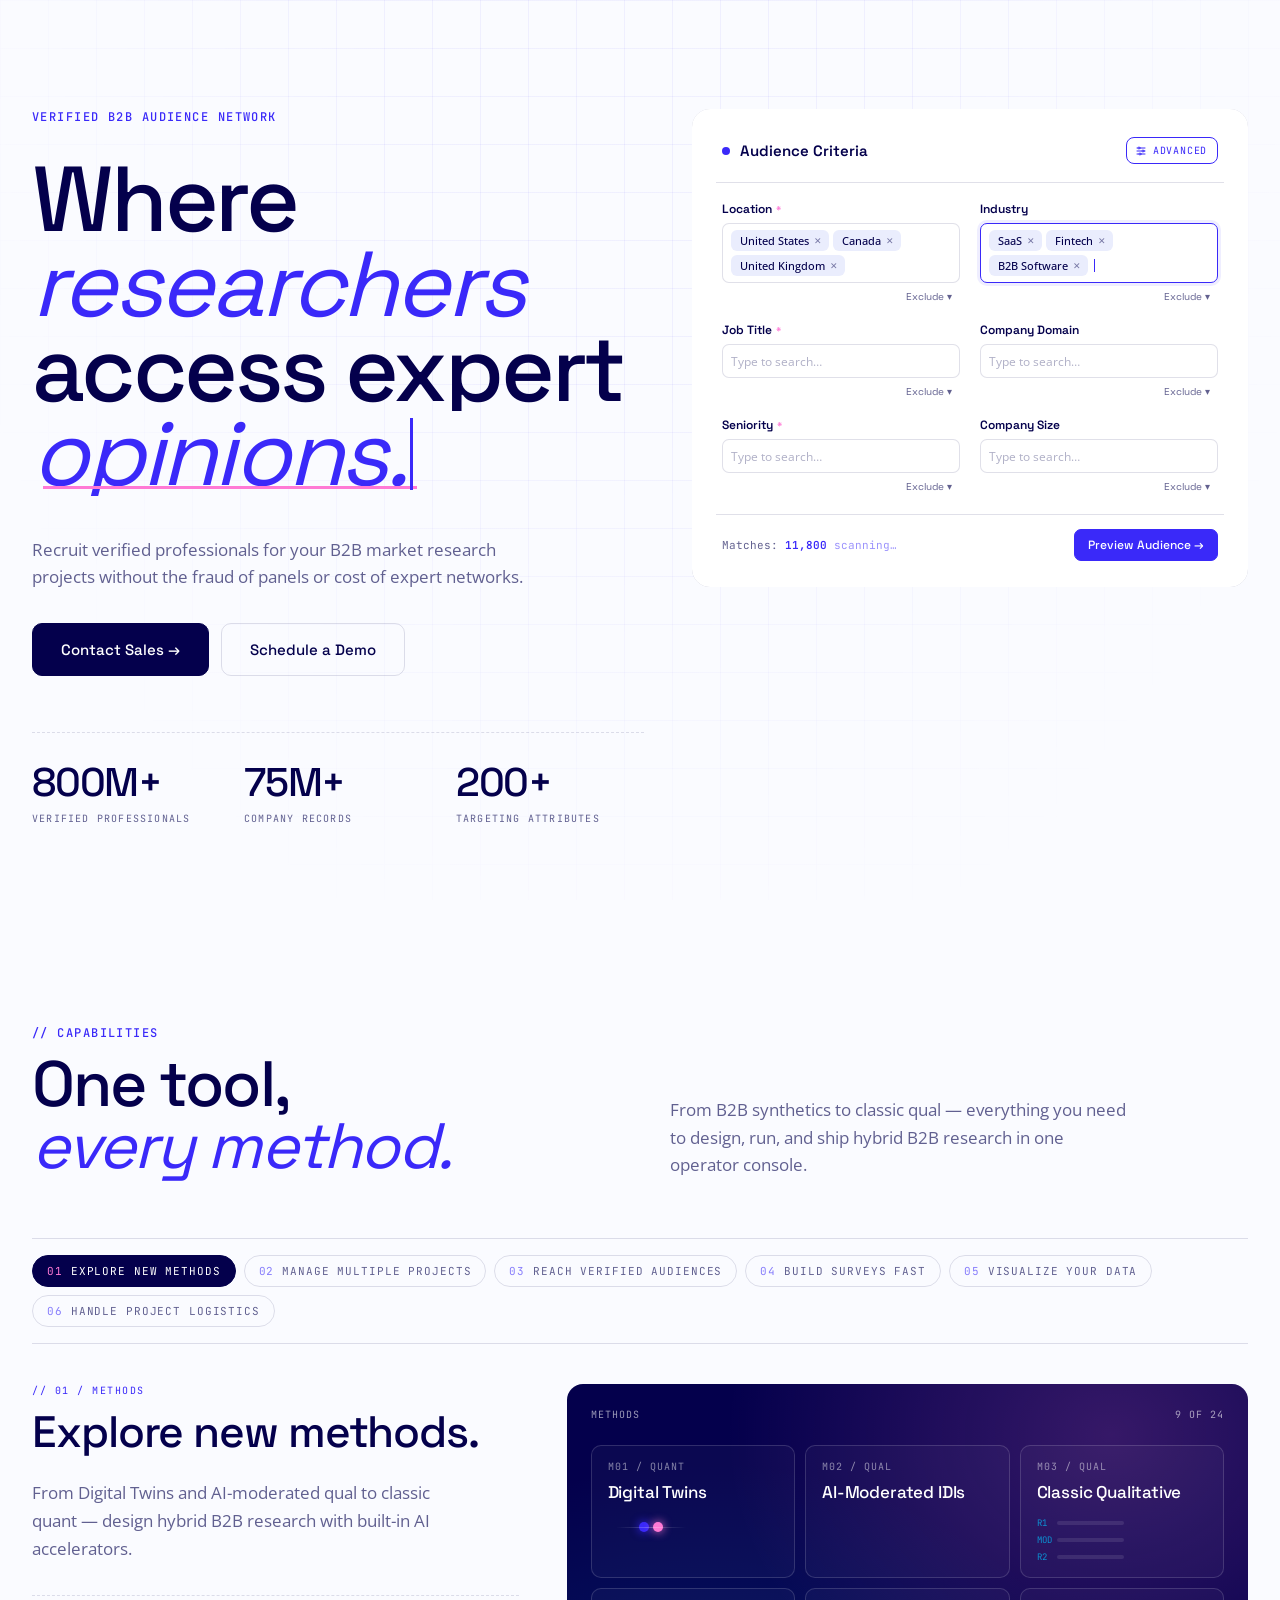
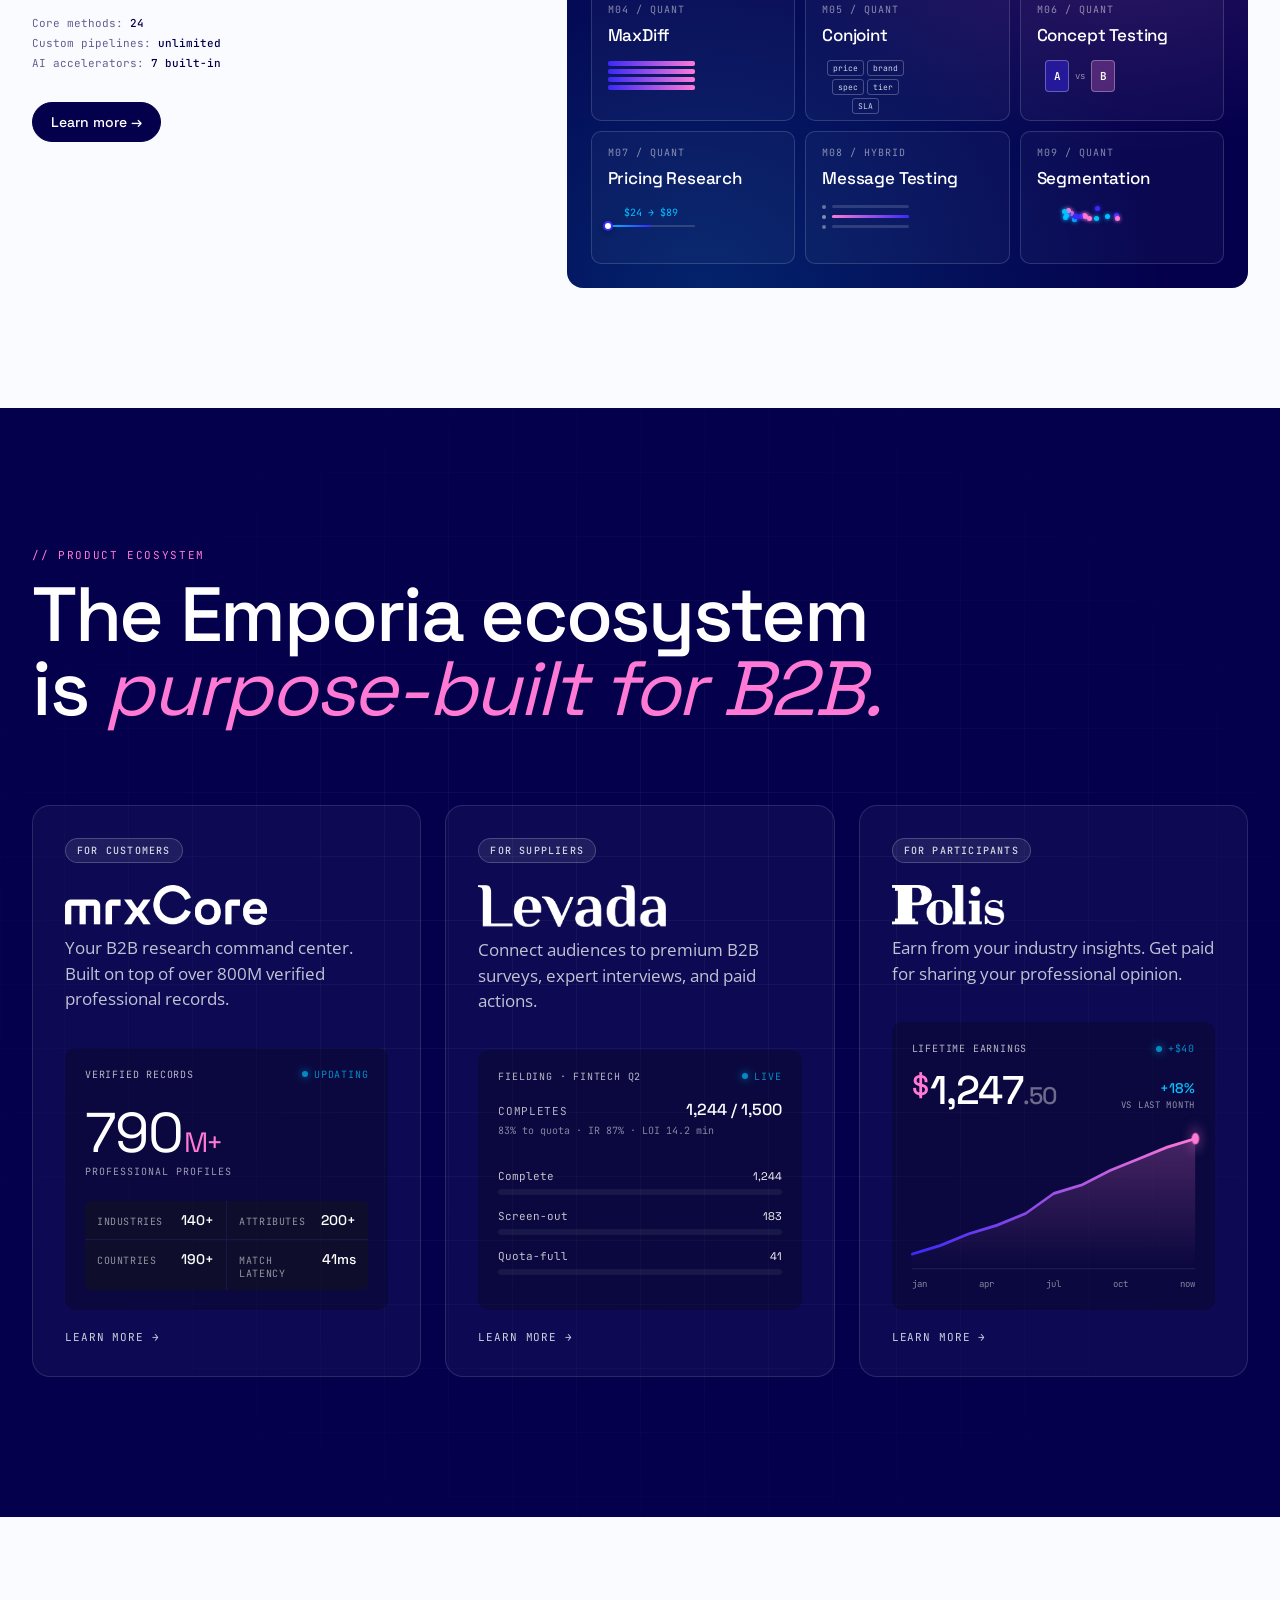
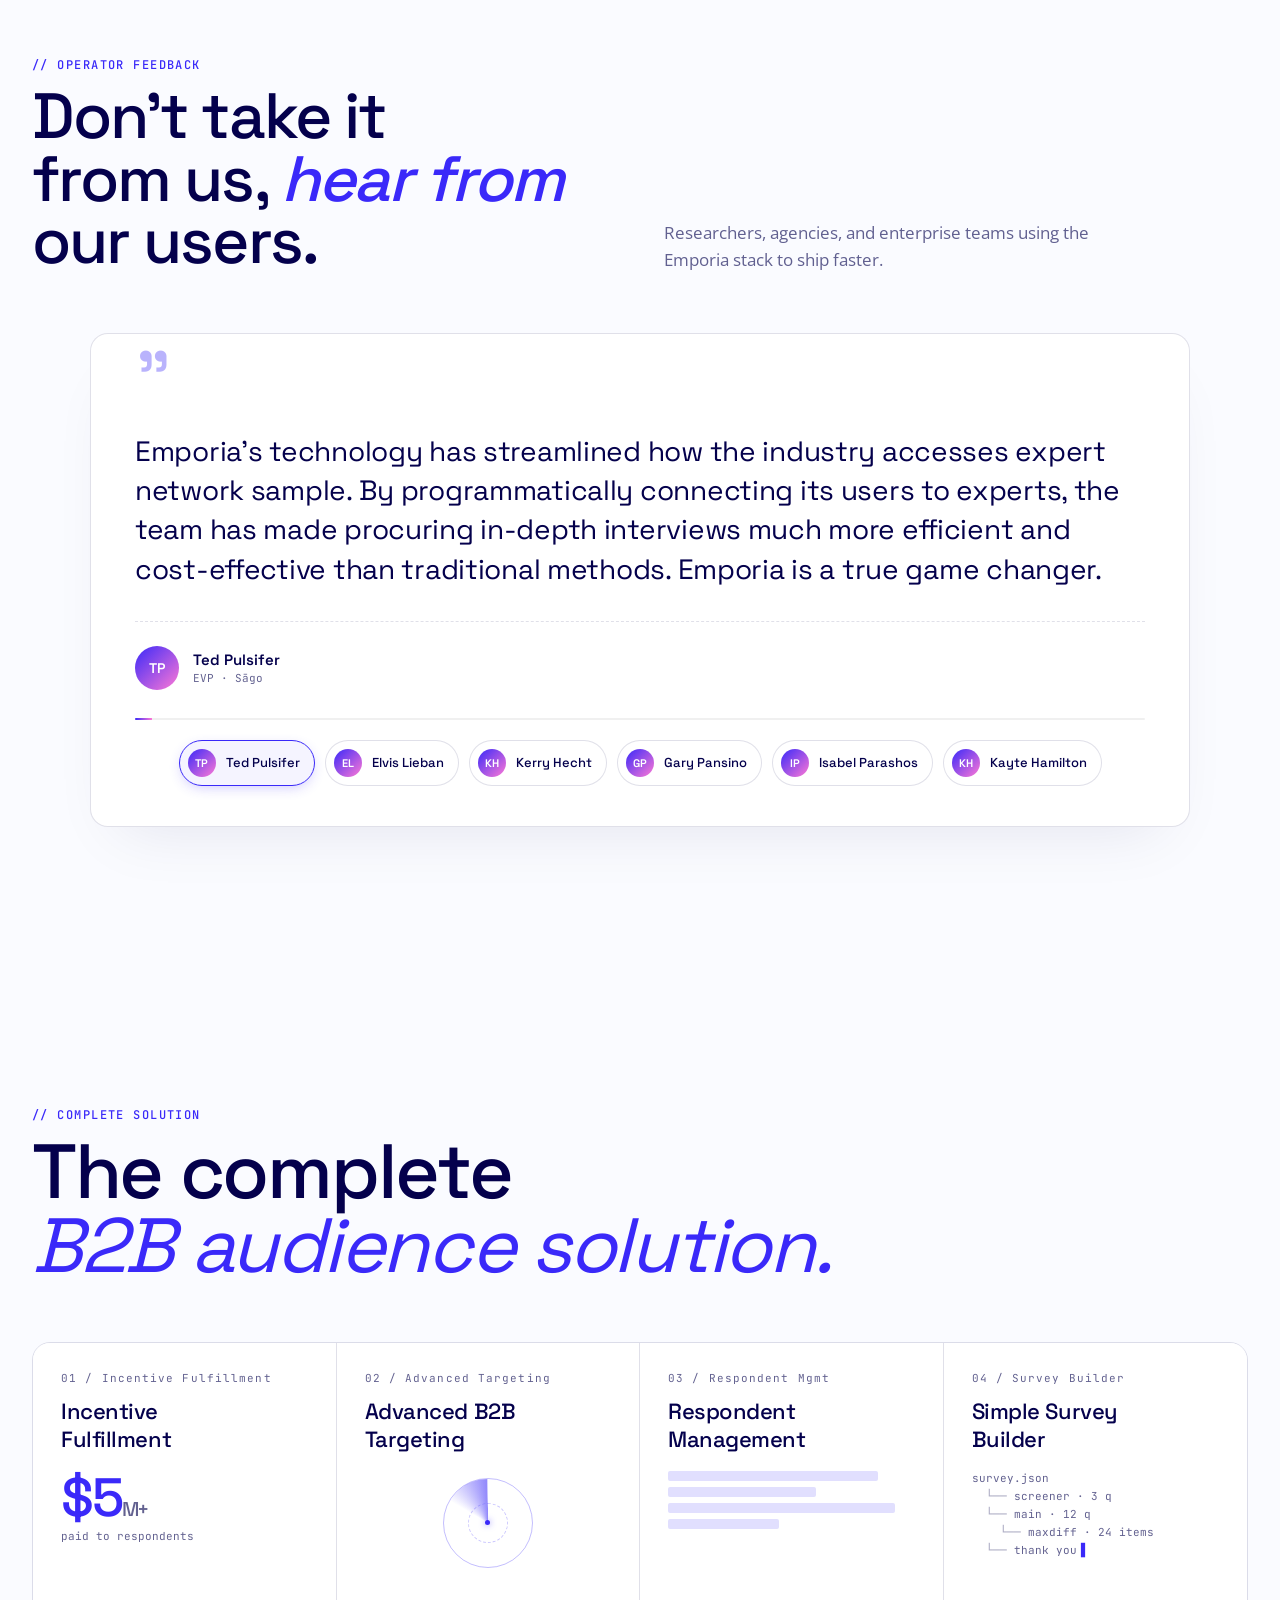
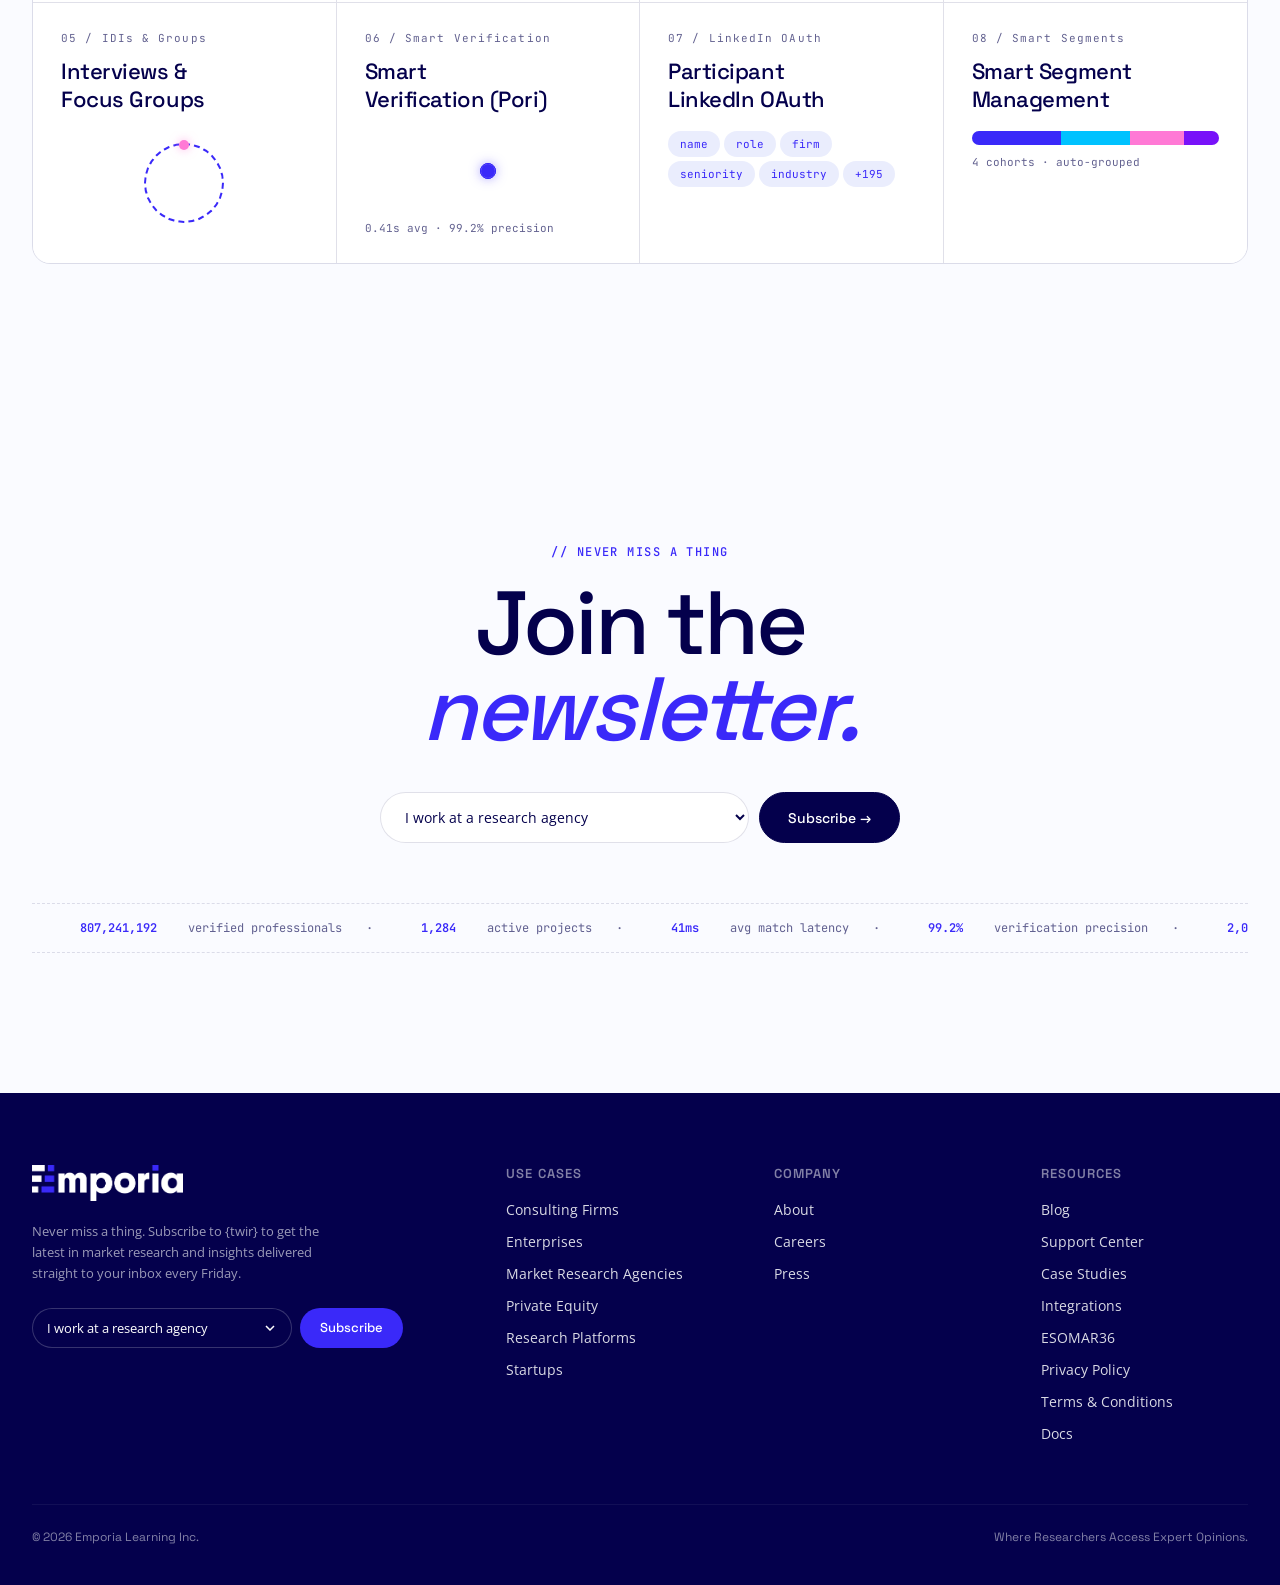
==== index.html @ 7d216300 "Product chips: neutral grey at rest, brand color only on hover All three chips now share the same tr" ====
<!doctype html>
<html lang="en">
<head>
<meta charset="utf-8">
<meta name="viewport" content="width=device-width,initial-scale=1">
<title>Emporia — Terminal</title>
<link rel="preconnect" href="https://fonts.googleapis.com">
<link rel="preconnect" href="https://fonts.gstatic.com" crossorigin>
<link href="https://fonts.googleapis.com/css2?family=Space+Grotesk:wght@400;500;600;700&family=Open+Sans:wght@400;500;600&family=JetBrains+Mono:wght@400;500;700&display=swap" rel="stylesheet">
<link rel="stylesheet" href="shared.css">
<style>
body { background: #fafbff; overflow-x: hidden; }
.bg-grid { position: fixed; inset: 0; pointer-events: none; z-index: 0;
  background-image: linear-gradient(to right, rgba(58,41,249,.055) 1px, transparent 1px), linear-gradient(to bottom, rgba(58,41,249,.055) 1px, transparent 1px);
  background-size: 48px 48px;
  mask-image: radial-gradient(ellipse at center top, black 30%, transparent 80%);
  -webkit-mask-image: radial-gradient(ellipse at center top, black 30%, transparent 80%); }
.page { position: relative; z-index: 1; }
.hero { padding: 40px 32px 80px; max-width: 1440px; margin: 0 auto; position: relative; }
.hero-topbar { display: flex; justify-content: space-between; font-family: 'JetBrains Mono', monospace; font-size: 11px; color: var(--muted); letter-spacing: .1em; text-transform: uppercase; margin-bottom: 24px; padding-bottom: 16px; border-bottom: 1px dashed var(--rule); }
.live-dot { width: 8px; height: 8px; border-radius: 50%; background: #10b981; display: inline-block; margin-right: 6px; animation: pulse 1.6s infinite; }
@keyframes pulse { 0%,100% { opacity: 1; box-shadow: 0 0 0 0 rgba(16,185,129,.5); } 50% { opacity: .7; box-shadow: 0 0 0 6px rgba(16,185,129,0); } }
.hero-split { display: grid; grid-template-columns: 1.1fr 1fr; gap: 48px; align-items: start; min-height: 640px; }
.hero-left h1 { font-family: 'Space Grotesk', sans-serif; font-size: clamp(56px, 7.2vw, 104px); font-weight: 500; line-height: .92; letter-spacing: -.035em; margin: 32px 0 0; color: var(--deep-blue); }
.hero-left h1 .line { display: block; overflow: hidden; }
.hero-left h1 .line > span { display: inline-block; animation: rise 1s cubic-bezier(.16,.84,.3,1) both; }
.hero-left h1 .line:nth-child(1) > span { animation-delay: .1s; }
.hero-left h1 .line:nth-child(2) > span { animation-delay: .25s; }
.hero-left h1 .line:nth-child(3) > span { animation-delay: .4s; }
.hero-left h1 .line:nth-child(4) > span { animation-delay: .55s; }
@keyframes rise { from { transform: translateY(100%); } to { transform: translateY(0); } }
.hero-left h1 .accent { color: var(--emporia-blue); font-style: italic; font-weight: 400; }
.hero-left h1 .underline { position: relative; display: inline-block; }
.hero-left h1 .underline::after { content: ''; position: absolute; left: 0; right: 0; bottom: .12em; height: 3px; background: var(--mint-pink); transform: scaleX(0); transform-origin: left; animation: grow .8s cubic-bezier(.16,.84,.3,1) 1.1s forwards; }
@keyframes grow { to { transform: scaleX(1); } }
.hero-left h1 .kinetic { display: inline-block; position: relative; color: var(--emporia-blue); font-style: italic; font-weight: 400; vertical-align: top; }
.hero-left h1 .kinetic .kword { display: inline-block; position: relative; }
.hero-left h1 .kinetic .kword::after { content: ''; position: absolute; left: .12em; bottom: .08em; height: 3px; background: var(--mint-pink); width: calc(var(--kwidth, 100%) - .32em); transition: width .35s cubic-bezier(.2,.8,.3,1); }
.hero-left h1 .kinetic .caret { display: inline-block; width: 3px; height: .78em; background: var(--emporia-blue); vertical-align: baseline; margin-left: 4px; animation: kblink 1s steps(2) infinite; position: relative; top: .05em; }
@keyframes kblink { 50% { opacity: 0; } }
.hero-subcopy { margin-top: 40px; max-width: 520px; font-size: 17px; line-height: 1.6; color: var(--muted); opacity: 0; animation: fade-in .8s ease 1s forwards; }
@keyframes fade-in { to { opacity: 1; } }
.hero-ctas { margin-top: 32px; display: flex; gap: 12px; opacity: 0; animation: fade-in .8s ease 1.2s forwards; }
.hero-ctas .btn { border-radius: 10px; padding: 16px 28px; font-size: 15px; }
.hero-tape { margin-top: 56px; padding-top: 24px; border-top: 1px dashed var(--rule); display: grid; grid-template-columns: repeat(3,1fr); gap: 24px; opacity: 0; animation: fade-in .8s ease 1.4s forwards; }
.hero-tape-item .n { font-family: 'Space Grotesk', sans-serif; font-size: 40px; font-weight: 500; letter-spacing: -.03em; color: var(--deep-blue); }
.hero-tape-item .l { font-family: 'JetBrains Mono', monospace; font-size: 10px; text-transform: uppercase; letter-spacing: .12em; color: var(--muted); margin-top: 4px; }
/* Criteria form (replaces terminal) */
.flip-stage { perspective: 2400px; position: relative; transform-style: preserve-3d; transition: height .25s cubic-bezier(.4,0,.2,1); height: auto; }
.flip-stage.flip-back-shrink { transition: height .7s cubic-bezier(.6,0,.2,1); }
.flip-card { position: relative; width: 100%; height: 100%; transform-style: preserve-3d; transition: transform 1.2s cubic-bezier(.77,0,.175,1); transform: rotateY(0.0001deg); will-change: transform; }
.flip-card.flipped { transform: rotateY(180deg); }
.flip-face { backface-visibility: hidden; -webkit-backface-visibility: hidden; width: 100%; transform-style: preserve-3d; position: absolute; top: 0; left: 0; height: 100%; overflow: hidden; border-radius: 18px; }
.flip-face.front { visibility: visible; }
.flip-face.back { transform: rotateY(180deg) translateZ(0.01px); visibility: hidden; transition: visibility 0s linear .6s; }
.flip-face.front > .criteria { box-sizing: border-box; }
.flip-face.back > .profile-rail { height: 100%; box-sizing: border-box; }
.flip-card.flipped .flip-face.back { visibility: visible; transition: visibility 0s linear .6s; }
.flip-card.flipped .flip-face.front { visibility: hidden; transition: visibility 0s linear .6s; }
.flip-measure { position: absolute; top: 0; left: 0; right: 0; visibility: hidden; pointer-events: none; }
.criteria { background: #fff; border-radius: 18px; box-shadow: 0 30px 80px -30px rgba(4,0,76,.25), 0 0 0 1px var(--rule); padding: 24px; position: relative; overflow: hidden; }
.criteria-hdr { display: flex; justify-content: space-between; align-items: center; padding: 4px 6px 18px; border-bottom: 1px solid var(--rule); }
.criteria-hdr .t { font-family: 'Space Grotesk', sans-serif; font-weight: 600; font-size: 15px; color: var(--deep-blue); display: flex; align-items: center; gap: 10px; }
.criteria-hdr .t::before { content: ''; width: 8px; height: 8px; border-radius: 50%; background: var(--emporia-blue); animation: pulse-blue 1.6s infinite; }
@keyframes pulse-blue { 0%,100% { opacity: 1; box-shadow: 0 0 0 0 rgba(58,41,249,.5); } 50% { opacity: .7; box-shadow: 0 0 0 6px rgba(58,41,249,0); } }
.criteria-hdr .tpl { font-family: 'JetBrains Mono', monospace; font-size: 10px; padding: 6px 10px 6px 8px; border-radius: 8px; border: 1px solid var(--emporia-blue); color: var(--emporia-blue); display: flex; align-items: center; gap: 6px; text-transform: uppercase; letter-spacing: .08em; cursor: pointer; }
.criteria-hdr .tpl svg { width: 12px; height: 12px; flex-shrink: 0; }
.criteria-grid { display: grid; grid-template-columns: 1fr 1fr; gap: 16px 20px; padding: 18px 6px; }
.field .lbl { font-family: 'Space Grotesk', sans-serif; font-size: 12px; font-weight: 600; color: var(--deep-blue); margin-bottom: 6px; display: flex; align-items: center; gap: 4px; }
.field .lbl .req { color: var(--mint-pink); font-size: 10px; }
.field .input { min-height: 34px; padding: 6px 8px; border: 1px solid var(--rule); border-radius: 7px; display: flex; flex-wrap: wrap; gap: 4px; align-items: center; font-size: 12px; color: var(--muted); position: relative; transition: border-color .3s; background: #fff; }
.field.active .input { border-color: var(--emporia-blue); box-shadow: 0 0 0 3px rgba(58,41,249,.08); }
.chip { display: inline-flex; align-items: center; gap: 5px; padding: 3px 7px 3px 9px; background: var(--light-white); color: var(--deep-blue); border-radius: 6px; font-family: 'Open Sans', sans-serif; font-size: 11px; font-weight: 500; opacity: 0; transform: scale(.8) translateY(4px); animation: chip-in .35s cubic-bezier(.2,.8,.3,1.2) forwards; }
.chip .x { font-size: 9px; opacity: .5; cursor: pointer; }
@keyframes chip-in { to { opacity: 1; transform: scale(1) translateY(0); } }
.field .excl { font-family: 'Space Grotesk', sans-serif; font-size: 10px; color: var(--muted); margin-top: 4px; text-align: right; text-transform: none; cursor: pointer; display: inline-flex; align-items: center; gap: 4px; padding: 2px 7px; border-radius: 5px; border: 1px solid transparent; transition: all .3s; float: right; }
.field .excl.on { color: #fff; background: var(--mint-pink); border-color: var(--mint-pink); box-shadow: 0 0 0 3px rgba(255,121,213,.18); }
.field .excl.on::before { content: '−'; font-weight: 700; margin-right: 2px; }
.caret-in { display: inline-block; width: 1px; height: 13px; background: var(--emporia-blue); animation: blink 1s steps(2) infinite; margin-left: 2px; }
.criteria-cta { display: flex; justify-content: space-between; align-items: center; padding: 14px 6px 2px; border-top: 1px solid var(--rule); font-size: 12px; }
.criteria-cta .count { font-family: 'JetBrains Mono', monospace; color: var(--muted); font-size: 11px; }
.criteria-cta .count b { color: var(--emporia-blue); font-weight: 600; }
.criteria-cta .actions { display: flex; gap: 8px; }
.mini-btn { padding: 7px 13px; border-radius: 7px; border: 1px solid var(--rule); font-family: 'Space Grotesk', sans-serif; font-size: 12px; font-weight: 500; color: var(--deep-blue); background: #fff; display: flex; align-items: center; gap: 5px; cursor: pointer; }
.mini-btn.primary { background: var(--emporia-blue); color: #fff; border-color: var(--emporia-blue); transition: transform .2s, box-shadow .2s; }
.mini-btn.primary.pulse { animation: btn-pulse 1.4s cubic-bezier(.2,.7,.2,1) 2; }
@keyframes btn-pulse { 0%,100% { transform: scale(1); box-shadow: 0 0 0 0 rgba(58,41,249,.5); } 50% { transform: scale(1.06); box-shadow: 0 0 0 10px rgba(58,41,249,0); } }
/* Profile rail — now on card BACK */
.profile-rail { background: var(--deep-blue); border-radius: 18px; padding: 24px 24px 52px; color: #fff; position: relative; overflow: hidden; box-shadow: 0 30px 80px -30px rgba(4,0,76,.45), 0 0 0 1px rgba(255,255,255,.05); display: flex; flex-direction: column; box-sizing: border-box; height: 100%; }
.profile-stream { display: flex; flex-direction: column; gap: 8px; flex: 1; overflow: hidden; }
.profile-footer { position: absolute; bottom: 0; left: 0; right: 0; padding: 12px 24px; display: flex; justify-content: space-between; align-items: center; font-family: 'JetBrains Mono', monospace; font-size: 10px; text-transform: uppercase; letter-spacing: .1em; opacity: .65; z-index: 2; border-top: 1px solid rgba(255,255,255,.08); background: linear-gradient(to top, rgba(4,0,76,.95), rgba(4,0,76,.6)); }
.profile-footer a { cursor: pointer; color: #fff; text-decoration: none; opacity: .85; }
.profile-footer a:hover { opacity: 1; }
.profile-footer .qs-val { color: #00C2FF; }
.profile-rail::before { content: ''; position: absolute; inset: 0; background: radial-gradient(ellipse at top right, rgba(58,41,249,.5), transparent 50%), radial-gradient(ellipse at bottom left, rgba(255,121,213,.2), transparent 60%); pointer-events: none; }
.profile-rail-hdr { display: flex; justify-content: space-between; align-items: center; font-family: 'JetBrains Mono', monospace; font-size: 10px; text-transform: uppercase; letter-spacing: .12em; margin-bottom: 12px; position: relative; z-index: 1; }
.profile-rail-hdr .l { opacity: .55; }
.profile-rail-hdr .r { color: #00C2FF; display: flex; align-items: center; gap: 5px; }
.profile-rail-hdr .r::before { content: ''; width: 6px; height: 6px; border-radius: 50%; background: #00C2FF; box-shadow: 0 0 6px #00C2FF; animation: blip 1.2s infinite; }
@keyframes blip { 50% { opacity: .4; } }
.prof { background: rgba(255,255,255,.06); border: 1px solid rgba(255,255,255,.12); border-radius: 10px; padding: 10px 12px; display: grid; grid-template-columns: 30px 1fr auto; gap: 10px; align-items: center; opacity: 0; transform: translateY(14px); animation: prof-in .5s cubic-bezier(.16,.84,.3,1) forwards; position: relative; overflow: hidden; }
.prof.exit { animation: prof-out .35s cubic-bezier(.5,0,.8,.3) forwards; }
@keyframes prof-out { to { opacity: 0; transform: translateY(-10px) scale(.95); max-height: 0; padding-top: 0; padding-bottom: 0; margin-top: -8px; border-width: 0; } }
.prof::after { content: ''; position: absolute; top: 0; left: -80%; width: 60%; height: 100%; background: linear-gradient(90deg, transparent, rgba(0,194,255,.12), transparent); animation: scan 3.2s linear infinite; }
@keyframes scan { to { left: 140%; } }
@keyframes prof-in { to { opacity: 1; transform: translateY(0); } }
.prof-avatar { width: 30px; height: 30px; border-radius: 50%; background: linear-gradient(135deg, var(--emporia-blue), var(--mint-pink)); display: flex; align-items: center; justify-content: center; color: #fff; font-weight: 600; font-size: 11px; font-family: 'Space Grotesk', sans-serif; }
.prof-body .name { color: #fff; font-size: 12px; font-weight: 600; font-family: 'Space Grotesk', sans-serif; }
.prof-body .role { color: rgba(255,255,255,.6); font-size: 10px; margin-top: 2px; }
.prof-badge { font-size: 9px; background: rgba(0,194,255,.15); color: #00C2FF; padding: 3px 7px; border-radius: 999px; font-family: 'JetBrains Mono', monospace; text-transform: uppercase; letter-spacing: .08em; border: 1px solid rgba(0,194,255,.3); display: flex; align-items: center; gap: 4px; }
.prof-badge::before { content: ''; width: 5px; height: 5px; border-radius: 50%; background: #00C2FF; }
.cap-section { padding: 120px 32px; max-width: 1440px; margin: 0 auto; }
.cap-head { display: grid; grid-template-columns: 1fr 1fr; gap: 60px; align-items: end; margin-bottom: 60px; }
.cap-head h2 { font-family: 'Space Grotesk', sans-serif; font-size: clamp(40px, 5vw, 72px); line-height: .98; letter-spacing: -.03em; margin: 12px 0 0; color: var(--deep-blue); font-weight: 500; }
.cap-head h2 .italic { font-style: italic; color: var(--emporia-blue); font-weight: 400; }
.cap-tabs { display: flex; flex-wrap: wrap; gap: 8px; margin-bottom: 40px; border-top: 1px solid var(--rule); border-bottom: 1px solid var(--rule); padding: 16px 0; }
.cap-tab { font-family: 'JetBrains Mono', monospace; font-size: 11px; padding: 8px 14px; border-radius: 999px; background: transparent; border: 1px solid var(--rule); cursor: pointer; text-transform: uppercase; letter-spacing: .08em; color: var(--muted); transition: all .2s; display: flex; align-items: center; gap: 8px; }
.cap-tab .idx { color: var(--emporia-blue); opacity: .6; }
.cap-tab.active { background: var(--deep-blue); color: #fff; border-color: var(--deep-blue); }
.cap-tab.active .idx { color: var(--mint-pink); opacity: 1; }
.cap-tab:hover:not(.active) { border-color: var(--emporia-blue); color: var(--deep-blue); }
.cap-display { display: grid; grid-template-columns: 1fr 1.4fr; gap: 48px; min-height: 440px; align-items: start; }
.cap-copy .cap-caption { font-family: 'JetBrains Mono', monospace; font-size: 10px; text-transform: uppercase; letter-spacing: .15em; color: var(--emporia-blue); }
.cap-copy h3 { font-family: 'Space Grotesk', sans-serif; font-size: 44px; font-weight: 500; letter-spacing: -.025em; line-height: 1.05; margin: 12px 0 24px; color: var(--deep-blue); }
.cap-copy p { font-size: 17px; line-height: 1.65; color: var(--muted); margin: 0 0 32px; max-width: 440px; }
.cap-meta { font-family: 'JetBrains Mono', monospace; font-size: 11px; color: var(--muted); display: grid; gap: 6px; padding-top: 20px; border-top: 1px dashed var(--rule); }
.cap-meta b { color: var(--deep-blue); font-weight: 500; }
.cap-visual { background: var(--deep-blue); border-radius: 16px; min-height: 440px; padding: 24px; position: relative; overflow: hidden; color: #fff; font-family: 'JetBrains Mono', monospace; }
.cap-visual::before { content: ''; position: absolute; inset: 0; background: radial-gradient(ellipse at 80% 10%, rgba(255,121,213,.2), transparent 50%), radial-gradient(ellipse at 20% 100%, rgba(0,194,255,.18), transparent 60%); pointer-events: none; }
.cap-panel { position: relative; z-index: 1; opacity: 0; transform: translateY(10px); transition: opacity .5s, transform .5s; display: none; }
.cap-panel.active { opacity: 1; transform: translateY(0); display: block; }
.method-grid { display: grid; grid-template-columns: repeat(3,1fr); gap: 10px; margin-top: 24px; }
.method { border: 1px solid rgba(255,255,255,.15); border-radius: 10px; padding: 14px 16px 16px; background: rgba(255,255,255,.03); transition: all .3s; position: relative; overflow: hidden; }
.method:hover { background: rgba(58,41,249,.22); border-color: var(--emporia-blue); transform: translateY(-3px); }
.method .k { font-size: 10px; opacity: .5; text-transform: uppercase; letter-spacing: .1em; font-family: 'JetBrains Mono', monospace; }
.method .n { font-family: 'Space Grotesk', sans-serif; font-size: 17px; font-weight: 500; margin-top: 8px; color: #fff; letter-spacing: -.01em; }
.method .viz { margin-top: 14px; height: 44px; position: relative; }
/* M01 Digital Twins — two orbiting dots */
.mviz-twin { display: flex; align-items: center; justify-content: center; height: 100%; gap: 4px; position: relative; }
.mviz-twin::before { content: ''; position: absolute; top: 50%; left: 10%; right: 10%; height: 1px; background: linear-gradient(90deg, transparent, rgba(255,255,255,.25), transparent); }
.mviz-twin .t { width: 10px; height: 10px; border-radius: 50%; background: var(--emporia-blue); box-shadow: 0 0 10px var(--emporia-blue); animation: twin-orbit 2.4s ease-in-out infinite; }
.mviz-twin .t.b { background: var(--mint-pink); box-shadow: 0 0 10px var(--mint-pink); animation-delay: -1.2s; }
@keyframes twin-orbit { 0%,100% { transform: translateX(-40px); } 50% { transform: translateX(40px); } }
/* M02 AI-Moderated IDIs — voice bars */
.mviz-voice { display: flex; align-items: center; justify-content: center; gap: 3px; height: 100%; }
.mviz-voice i { display: block; width: 3px; background: linear-gradient(to top, var(--emporia-blue), var(--soft-sky)); border-radius: 2px; animation: voice-pulse 1.1s ease-in-out infinite; }
.mviz-voice i:nth-child(1) { animation-delay: 0s; }
.mviz-voice i:nth-child(2) { animation-delay: .1s; }
.mviz-voice i:nth-child(3) { animation-delay: .2s; }
.mviz-voice i:nth-child(4) { animation-delay: .3s; }
.mviz-voice i:nth-child(5) { animation-delay: .25s; }
.mviz-voice i:nth-child(6) { animation-delay: .15s; }
.mviz-voice i:nth-child(7) { animation-delay: .05s; }
.mviz-voice i:nth-child(8) { animation-delay: .2s; }
.mviz-voice i:nth-child(9) { animation-delay: .1s; }
@keyframes voice-pulse { 0%,100% { height: 8px; } 50% { height: 36px; } }
/* M03 Classic Qual — transcript typing */
.mviz-qual { height: 100%; display: flex; flex-direction: column; justify-content: center; gap: 5px; font-family: 'JetBrains Mono', monospace; font-size: 9px; }
.mviz-qual .ln { display: flex; gap: 6px; align-items: center; opacity: .7; }
.mviz-qual .ln .sp { color: var(--soft-sky); width: 14px; flex-shrink: 0; }
.mviz-qual .ln .bar { flex: 1; height: 4px; background: rgba(255,255,255,.14); border-radius: 2px; position: relative; overflow: hidden; }
.mviz-qual .ln .bar::after { content: ''; position: absolute; left: 0; top: 0; bottom: 0; background: rgba(255,255,255,.5); animation: qual-type 3s ease-in-out infinite; width: 0%; }
.mviz-qual .ln:nth-child(1) .bar::after { animation-delay: 0s; }
.mviz-qual .ln:nth-child(2) .bar::after { animation-delay: 1s; }
.mviz-qual .ln:nth-child(3) .bar::after { animation-delay: 2s; }
@keyframes qual-type { 0%,20% { width: 0%; } 35%,80% { width: 85%; } 95%,100% { width: 85%; opacity: 0; } }
/* M04 MaxDiff — reordering bars */
.mviz-max { display: flex; flex-direction: column; gap: 3px; justify-content: center; height: 100%; }
.mviz-max .r { height: 5px; background: linear-gradient(90deg, var(--emporia-blue), var(--mint-pink)); border-radius: 2px; transform-origin: left; animation: max-reorder 3s ease-in-out infinite; }
.mviz-max .r:nth-child(1) { animation-delay: 0s; }
.mviz-max .r:nth-child(2) { animation-delay: .3s; }
.mviz-max .r:nth-child(3) { animation-delay: .6s; }
.mviz-max .r:nth-child(4) { animation-delay: .9s; }
@keyframes max-reorder { 0%,100% { width: 30%; } 25% { width: 85%; } 50% { width: 55%; } 75% { width: 70%; } }
/* M05 Conjoint — shuffling feature chips */
.mviz-conj { display: flex; flex-wrap: wrap; gap: 3px; align-content: center; justify-content: center; height: 100%; }
.mviz-conj .c { font-family: 'JetBrains Mono', monospace; font-size: 8px; padding: 2px 5px; border: 1px solid rgba(255,255,255,.25); border-radius: 3px; color: rgba(255,255,255,.8); animation: conj-glow 2.4s ease-in-out infinite; }
.mviz-conj .c:nth-child(1) { animation-delay: 0s; }
.mviz-conj .c:nth-child(2) { animation-delay: .4s; }
.mviz-conj .c:nth-child(3) { animation-delay: .8s; }
.mviz-conj .c:nth-child(4) { animation-delay: 1.2s; }
.mviz-conj .c:nth-child(5) { animation-delay: 1.6s; }
@keyframes conj-glow { 0%,100% { border-color: rgba(255,255,255,.2); color: rgba(255,255,255,.7); } 50% { border-color: var(--mint-pink); color: var(--mint-pink); box-shadow: 0 0 8px rgba(255,121,213,.4); } }
/* M06 Concept Testing — A/B flip */
.mviz-ab { display: flex; gap: 6px; align-items: center; justify-content: center; height: 100%; }
.mviz-ab .card { width: 24px; height: 32px; border-radius: 4px; border: 1px solid rgba(255,255,255,.3); display: flex; align-items: center; justify-content: center; font-family: 'JetBrains Mono', monospace; font-size: 11px; font-weight: 600; color: #fff; animation: ab-flip 3s ease-in-out infinite; }
.mviz-ab .card.a { background: rgba(58,41,249,.4); }
.mviz-ab .card.b { background: rgba(255,121,213,.25); animation-delay: 1.5s; }
.mviz-ab .vs { font-family: 'JetBrains Mono', monospace; font-size: 9px; opacity: .5; }
@keyframes ab-flip { 0%,40%,100% { transform: rotateY(0deg); } 20% { transform: rotateY(180deg); } }
/* M07 Pricing Research — slider */
.mviz-price { height: 100%; display: flex; flex-direction: column; justify-content: center; gap: 6px; position: relative; }
.mviz-price .track { height: 2px; background: rgba(255,255,255,.15); border-radius: 2px; position: relative; }
.mviz-price .track::before { content: ''; position: absolute; left: 0; top: 0; bottom: 0; width: 50%; background: linear-gradient(90deg, var(--soft-sky), var(--emporia-blue)); border-radius: 2px; animation: price-fill 3.5s ease-in-out infinite; }
.mviz-price .knob { position: absolute; top: 50%; width: 10px; height: 10px; border-radius: 50%; background: #fff; border: 2px solid var(--emporia-blue); transform: translate(-50%,-50%); animation: price-knob 3.5s ease-in-out infinite; box-shadow: 0 2px 6px rgba(0,0,0,.3); }
.mviz-price .val { font-family: 'JetBrains Mono', monospace; font-size: 10px; color: var(--soft-sky); text-align: center; animation: price-val 3.5s ease-in-out infinite; }
@keyframes price-fill { 0%,100% { width: 28%; } 50% { width: 78%; } }
@keyframes price-knob { 0%,100% { left: 28%; } 50% { left: 78%; } }
@keyframes price-val { 0%,100% { content: '$24'; } 50% { content: '$89'; } }
/* M08 Message Testing — underline swap */
.mviz-msg { height: 100%; display: flex; flex-direction: column; justify-content: center; gap: 6px; font-family: 'JetBrains Mono', monospace; font-size: 9px; }
.mviz-msg .ln { display: flex; align-items: center; gap: 6px; position: relative; opacity: .75; }
.mviz-msg .ln .dt { width: 4px; height: 4px; border-radius: 50%; background: rgba(255,255,255,.5); }
.mviz-msg .ln .tx { flex: 1; height: 3px; background: rgba(255,255,255,.2); border-radius: 2px; position: relative; }
.mviz-msg .ln.on { opacity: 1; }
.mviz-msg .ln.on .tx::after { content: ''; position: absolute; left: 0; right: 0; top: 0; bottom: 0; background: linear-gradient(90deg, var(--mint-pink), var(--emporia-blue)); border-radius: 2px; animation: msg-reveal 2s ease-out infinite; }
@keyframes msg-reveal { 0% { transform: scaleX(0); transform-origin: left; } 60%,100% { transform: scaleX(1); transform-origin: left; } }
/* M09 Segmentation — clustering points */
.mviz-seg { height: 100%; position: relative; }
.mviz-seg .pt { position: absolute; width: 5px; height: 5px; border-radius: 50%; animation: seg-cluster 4s ease-in-out infinite; }
.mviz-seg .pt.g1 { background: var(--emporia-blue); box-shadow: 0 0 4px var(--emporia-blue); }
.mviz-seg .pt.g2 { background: var(--mint-pink); box-shadow: 0 0 4px var(--mint-pink); }
.mviz-seg .pt.g3 { background: var(--soft-sky); box-shadow: 0 0 4px var(--soft-sky); }
@keyframes seg-cluster { 0%,100% { transform: translate(0,0); } 45%,55% { transform: translate(var(--tx,0), var(--ty,0)); } }
.dash-head { display: grid; grid-template-columns: 2fr 1fr 1.2fr 80px 80px; gap: 12px; font-family: 'JetBrains Mono', monospace; font-size: 10px; text-transform: uppercase; letter-spacing: .08em; opacity: .5; padding-bottom: 12px; border-bottom: 1px solid rgba(255,255,255,.1); }
.dash-head > div:nth-child(4), .dash-head > div:nth-child(5) { text-align: right; }
.dash-row { display: grid; grid-template-columns: 2fr 1fr 1.2fr 80px 80px; gap: 12px; padding: 14px 0 12px; border-bottom: 1px solid rgba(255,255,255,.06); font-size: 12px; align-items: center; position: relative; opacity: 0; transform: translateY(8px); transition: background .25s; }
.dash-row::before { content: ''; position: absolute; left: -16px; top: 50%; width: 2px; height: 0; background: var(--emporia-blue); border-radius: 2px; transform: translateY(-50%); transition: height .25s; }
.dash-row:hover { background: rgba(58,41,249,.08); }
.dash-row:hover::before { height: 70%; }
.cap-panel.active .dash-row { animation: row-in .5s cubic-bezier(.2,.8,.3,1) forwards; }
.cap-panel.active .dash-row:nth-child(3) { animation-delay: .05s; }
.cap-panel.active .dash-row:nth-child(4) { animation-delay: .1s; }
.cap-panel.active .dash-row:nth-child(5) { animation-delay: .15s; }
.cap-panel.active .dash-row:nth-child(6) { animation-delay: .2s; }
.cap-panel.active .dash-row:nth-child(7) { animation-delay: .25s; }
.cap-panel.active .dash-row:nth-child(8) { animation-delay: .3s; }
@keyframes row-in { to { opacity: 1; transform: translateY(0); } }
.pill { display: inline-block; padding: 3px 10px; border-radius: 999px; font-size: 10px; text-transform: uppercase; letter-spacing: .08em; }
.pill.running { background: rgba(16,185,129,.15); color: #34d399; border: 1px solid rgba(16,185,129,.3); position: relative; padding-left: 16px; }
.pill.running::before { content: ''; position: absolute; left: 6px; top: 50%; transform: translateY(-50%); width: 5px; height: 5px; border-radius: 50%; background: #34d399; box-shadow: 0 0 6px #34d399; animation: pill-blink 1.4s ease-in-out infinite; }
@keyframes pill-blink { 0%,100% { opacity: 1; } 50% { opacity: .4; } }
.pill.draft { background: rgba(139,138,255,.15); color: var(--mint-blue); border: 1px solid rgba(139,138,255,.3); }
.pill.done { background: rgba(255,121,213,.15); color: var(--mint-pink); border: 1px solid rgba(255,121,213,.3); }
.dash-num { font-family: 'Space Grotesk', sans-serif; font-weight: 500; font-size: 15px; color: #fff; }
.dash-n-cell { text-align: right; }
.dash-prog { width: 54px; height: 2px; background: rgba(255,255,255,.1); border-radius: 2px; overflow: hidden; margin-left: auto; margin-top: 4px; }
.dash-prog > i { display: block; height: 100%; background: linear-gradient(90deg, var(--emporia-blue), var(--soft-sky)); border-radius: 2px; width: 0; transition: width 1.2s cubic-bezier(.2,.8,.3,1); }
.cap-panel.active .dash-prog > i { width: var(--p, 0%); transition-delay: .35s; }
.projects-head { display: flex; justify-content: space-between; align-items: center; font-size: 10px; opacity: .6; letter-spacing: .1em; text-transform: uppercase; margin-bottom: 16px; font-family: 'JetBrains Mono', monospace; }
.projects-head .hbeat { display: inline-flex; align-items: center; gap: 6px; }
.projects-head .hbeat::before { content: ''; width: 6px; height: 6px; border-radius: 50%; background: var(--mint-pink); box-shadow: 0 0 6px var(--mint-pink); animation: hbeat 1.6s ease-in-out infinite; }
@keyframes hbeat { 0%,100% { transform: scale(1); opacity: 1; } 50% { transform: scale(1.35); opacity: .55; } }
.audience-map { margin-top: 20px; position: relative; height: 320px; border-radius: 12px; }
.audience-nodes { position: absolute; inset: 0; }
.audience-node { position: absolute; width: 6px; height: 6px; border-radius: 50%; animation: twinkle 2s ease-in-out infinite; }
/* Radar sweep — masked to a circle so the beam fades smoothly instead of clipping at map edges */
.audience-sweep { position: absolute; top: 50%; left: 50%; width: 460px; height: 460px; transform: translate(-50%,-50%); pointer-events: none; border-radius: 50%; overflow: hidden; -webkit-mask: radial-gradient(circle at center, black 55%, transparent 75%); mask: radial-gradient(circle at center, black 55%, transparent 75%); }
.audience-sweep::before { content: ''; position: absolute; top: 50%; left: 50%; width: 100%; height: 100%; background: conic-gradient(from 0deg, transparent 0deg, rgba(0,194,255,.22) 20deg, transparent 40deg); transform-origin: center; animation: sweep-rot 6s linear infinite; border-radius: 50%; }
.cap-panel.active .audience-sweep::before { animation: sweep-rot 6s linear infinite; }
@keyframes sweep-rot { from { transform: translate(-50%,-50%) rotate(0deg); } to { transform: translate(-50%,-50%) rotate(360deg); } }
/* Concentric rings */
.audience-rings { position: absolute; top: 50%; left: 50%; transform: translate(-50%,-50%); pointer-events: none; }
.audience-rings span { position: absolute; top: 50%; left: 50%; border-radius: 50%; border: 1px solid rgba(255,255,255,.08); transform: translate(-50%,-50%); }
.audience-rings span:nth-child(1) { width: 220px; height: 220px; }
.audience-rings span:nth-child(2) { width: 300px; height: 300px; }
.audience-rings span:nth-child(3) { width: 380px; height: 380px; border-color: rgba(255,255,255,.04); }
@keyframes twinkle { 0%,100% { transform: scale(1); opacity: .8; } 50% { transform: scale(1.6); opacity: 1; } }
.audience-hub { position: absolute; top: 50%; left: 50%; transform: translate(-50%, -50%); width: 140px; height: 140px; border-radius: 50%; border: 1px solid rgba(255,255,255,.18); background: radial-gradient(circle, rgba(58,41,249,.4), transparent); }
.audience-hub::before, .audience-hub::after { content: ''; position: absolute; inset: -40px; border-radius: 50%; border: 1px solid rgba(255,255,255,.1); animation: ring-spin 10s linear infinite; }
.audience-hub::after { inset: -80px; animation-duration: 14s; animation-direction: reverse; }
/* Pulsing verified seal in hub center */
.audience-hub-seal { position: absolute; bottom: 14px; left: 50%; transform: translateX(-50%); width: 22px; height: 22px; border-radius: 50%; background: var(--soft-sky); display: flex; align-items: center; justify-content: center; color: var(--deep-blue); font-size: 12px; font-weight: 700; box-shadow: 0 0 14px rgba(0,194,255,.6); animation: seal-pulse 2s ease-in-out infinite; z-index: 2; }
@keyframes seal-pulse { 0%,100% { box-shadow: 0 0 14px rgba(0,194,255,.55); } 50% { box-shadow: 0 0 24px rgba(0,194,255,.95); } }
/* Spotlit match pins (emanating from hub) */
.audience-pins { position: absolute; inset: 0; pointer-events: none; }
.audience-pin { position: absolute; font-family: 'JetBrains Mono', monospace; font-size: 10px; color: #fff; background: rgba(4,0,76,.85); border: 1px solid rgba(0,194,255,.5); padding: 5px 9px; border-radius: 6px; backdrop-filter: blur(8px); white-space: nowrap; opacity: 0; animation: pin-rev 8s ease-in-out infinite; display: flex; align-items: center; gap: 6px; }
.audience-pin::before { content: ''; width: 5px; height: 5px; border-radius: 50%; background: var(--soft-sky); box-shadow: 0 0 6px var(--soft-sky); }
@keyframes pin-rev { 0%,8% { opacity: 0; transform: scale(.85); } 15%,80% { opacity: 1; transform: scale(1); } 92%,100% { opacity: 0; transform: scale(.85); } }
.audience-connector { position: absolute; top: 50%; left: 50%; height: 1px; background: linear-gradient(90deg, rgba(0,194,255,.7), rgba(0,194,255,0)); transform-origin: left center; pointer-events: none; opacity: 0; animation: conn-draw 8s ease-in-out infinite; }
@keyframes conn-draw { 0%,8% { opacity: 0; transform-origin: left center; clip-path: inset(0 100% 0 0); } 15% { opacity: 1; clip-path: inset(0 0 0 0); } 80% { opacity: 1; clip-path: inset(0 0 0 0); } 92%,100% { opacity: 0; clip-path: inset(0 0 0 100%); } }
/* Live counter */
.audience-live-count { position: absolute; top: 14px; left: 14px; font-family: 'JetBrains Mono', monospace; font-size: 10px; letter-spacing: .08em; text-transform: uppercase; color: rgba(255,255,255,.6); display: flex; align-items: center; gap: 8px; z-index: 3; }
.audience-live-count b { color: #fff; font-weight: 500; font-family: 'Space Grotesk', sans-serif; font-size: 13px; letter-spacing: 0; }
.audience-live-count .dlt { color: var(--soft-sky); opacity: 0; transform: translateY(4px); animation: dlt-rise 3s ease-out infinite; }
@keyframes dlt-rise { 0% { opacity: 0; transform: translateY(6px); } 30% { opacity: 1; transform: translateY(0); } 70% { opacity: 1; transform: translateY(-6px); } 100% { opacity: 0; transform: translateY(-10px); } }
/* Enhanced stat cards */
.aud-stat { padding: 14px; background: rgba(255,255,255,.04); border-radius: 8px; border: 1px solid rgba(255,255,255,.08); position: relative; overflow: hidden; }
.aud-stat .k { opacity: .5; font-size: 10px; text-transform: uppercase; letter-spacing: .08em; font-family: 'JetBrains Mono', monospace; }
.aud-stat .v { font-family: 'Space Grotesk', sans-serif; font-size: 22px; margin-top: 6px; font-weight: 500; letter-spacing: -.02em; }
.aud-stat .mini { margin-top: 8px; }
.aud-stat .chip-row { display: flex; flex-wrap: wrap; gap: 3px; }
.aud-stat .chip-row span { font-family: 'JetBrains Mono', monospace; font-size: 8px; padding: 1px 5px; border: 1px solid rgba(255,255,255,.15); border-radius: 3px; opacity: .7; }
.aud-stat .spark { display: flex; align-items: flex-end; gap: 2px; height: 16px; }
.aud-stat .spark i { flex: 1; background: linear-gradient(to top, var(--emporia-blue), var(--soft-sky)); border-radius: 1px; opacity: .7; }
.aud-stat .linkedin-badge { display: inline-flex; align-items: center; gap: 4px; font-family: 'JetBrains Mono', monospace; font-size: 9px; color: var(--soft-sky); }
.aud-stat .linkedin-badge::before { content: 'in'; font-weight: 700; font-size: 9px; background: #0077b5; color: #fff; width: 14px; height: 14px; border-radius: 3px; display: inline-flex; align-items: center; justify-content: center; font-family: 'Space Grotesk', sans-serif; }
@keyframes ring-spin { to { transform: rotate(360deg); } }
.audience-hub-inner { position: absolute; inset: 15px; border-radius: 50%; background: linear-gradient(135deg, var(--emporia-blue), var(--violet)); display: flex; align-items: center; justify-content: center; font-family: 'Space Grotesk', sans-serif; font-size: 11px; text-align: center; line-height: 1.2; padding: 18px; }
.audience-hub-inner b { font-size: 18px; display: block; margin-bottom: 4px; }
.builder-wrap { margin-top: 20px; display: grid; grid-template-columns: 140px 1fr; gap: 14px; }
.builder-lib { display: flex; flex-direction: column; gap: 6px; background: rgba(255,255,255,.03); border: 1px solid rgba(255,255,255,.08); border-radius: 8px; padding: 10px; position: relative; }
.builder-lib-hdr { font-family: 'JetBrains Mono', monospace; font-size: 9px; text-transform: uppercase; letter-spacing: .1em; opacity: .5; margin-bottom: 4px; }
.builder-lib-item { font-family: 'JetBrains Mono', monospace; font-size: 10px; padding: 6px 8px; background: rgba(255,255,255,.04); border: 1px solid rgba(255,255,255,.08); border-radius: 5px; color: rgba(255,255,255,.8); display: flex; align-items: center; gap: 6px; cursor: grab; transition: all .2s; }
.builder-lib-item::before { content: ''; width: 4px; height: 4px; border-radius: 50%; background: var(--emporia-blue); box-shadow: 0 0 4px var(--emporia-blue); }
.builder-lib-item.pulse { }
.cap-panel.active .builder-lib-item.pulse { animation: lib-lift 4s ease-in-out infinite; }
.builder-lib-item.pulse::before { background: var(--mint-pink); box-shadow: 0 0 6px var(--mint-pink); }
@keyframes lib-lift { 0%,82%,100% { transform: translate(0,0) scale(1); border-color: rgba(255,255,255,.08); background: rgba(255,255,255,.04); } 88% { transform: translate(12px,-6px) scale(1.04); border-color: var(--mint-pink); background: rgba(255,121,213,.15); box-shadow: 0 4px 12px rgba(255,121,213,.3); } 95% { transform: translate(60px,30px) scale(.8); opacity: .4; } }
.builder-canvas { display: flex; flex-direction: column; gap: 10px; }
.builder-block { background: rgba(255,255,255,.04); border: 1px solid rgba(255,255,255,.1); border-radius: 8px; padding: 12px 14px; opacity: 0; transform: translateY(8px); }
.cap-panel.active .builder-block { animation: bbl-in .5s cubic-bezier(.2,.8,.3,1) forwards; }
.cap-panel.active .builder-block:nth-child(1) { animation-delay: .1s; }
.cap-panel.active .builder-block:nth-child(2) { animation-delay: .25s; }
.cap-panel.active .builder-block:nth-child(3) { animation-delay: .4s; }
.cap-panel.active .builder-block:nth-child(4) { animation-delay: .55s; }
@keyframes bbl-in { to { opacity: 1; transform: translateY(0); } }
.builder-block.drag { border-style: dashed; border-color: var(--mint-pink); position: relative; background: rgba(255,121,213,.06); }
.cap-panel.active .builder-block.drag { animation: bbl-in .5s cubic-bezier(.2,.8,.3,1) .55s forwards, drop-glow 4s ease-in-out 1.2s infinite; }
@keyframes drop-glow { 0%,85%,100% { box-shadow: 0 0 0 0 rgba(255,121,213,.3); border-color: var(--mint-pink); } 90% { box-shadow: 0 0 0 6px rgba(255,121,213,0); border-color: var(--soft-sky); } }
.builder-block .k { font-size: 10px; opacity: .55; text-transform: uppercase; letter-spacing: .1em; margin-bottom: 6px; font-family: 'JetBrains Mono', monospace; }
.builder-block .q { font-size: 13px; font-family: 'Space Grotesk', sans-serif; color: #fff; position: relative; overflow: hidden; }
.builder-block .q::after { content: ''; position: absolute; top: 0; right: 0; bottom: 0; width: 100%; background: #04004C; transform: translateX(0); }
.cap-panel.active .builder-block .q::after { animation: q-reveal 1.2s steps(30) forwards; }
.cap-panel.active .builder-block:nth-child(1) .q::after { animation-delay: .4s; }
.cap-panel.active .builder-block:nth-child(2) .q::after { animation-delay: .6s; }
.cap-panel.active .builder-block:nth-child(3) .q::after { animation-delay: .8s; }
@keyframes q-reveal { to { transform: translateX(100%); } }
.builder-opts { margin-top: 10px; display: flex; flex-direction: column; gap: 4px; }
.builder-opt { font-size: 11px; opacity: 0; padding: 6px 10px; background: rgba(255,255,255,.03); border-radius: 4px; display: flex; align-items: center; gap: 6px; transform: translateX(-6px); color: rgba(255,255,255,.85); position: relative; }
.cap-panel.active .builder-opt { animation: opt-in .35s ease-out forwards; }
.cap-panel.active .builder-opt:nth-child(1) { animation-delay: 1.2s; }
.cap-panel.active .builder-opt:nth-child(2) { animation-delay: 1.35s; }
.cap-panel.active .builder-opt:nth-child(3) { animation-delay: 1.5s; }
.cap-panel.active .builder-opt:nth-child(4) { animation-delay: 1.65s; }
@keyframes opt-in { to { opacity: .9; transform: translateX(0); } }
.builder-opt .cb { width: 12px; height: 12px; border-radius: 50%; border: 1.5px solid rgba(255,255,255,.3); flex-shrink: 0; position: relative; transition: all .3s; }
.builder-opt.sel .cb { background: var(--soft-sky); border-color: var(--soft-sky); }
.cap-panel.active .builder-opt.sel .cb { animation: cb-tick .4s ease-out 1.8s both; }
.builder-opt.sel .cb::after { content: '✓'; position: absolute; inset: 0; display: flex; align-items: center; justify-content: center; color: var(--deep-blue); font-size: 9px; font-weight: 700; }
@keyframes cb-tick { 0% { transform: scale(.6); } 60% { transform: scale(1.2); } 100% { transform: scale(1); } }
/* Q3 ranked — swap 1 and 2 periodically (runs opt-in first, then swap loop) */
.builder-ranked .builder-opt { transition: transform .6s cubic-bezier(.2,.8,.3,1); }
.cap-panel.active .builder-ranked .builder-opt.r1 { animation: opt-in .35s ease-out 1.5s forwards, rank-1 5s ease-in-out 3s infinite; }
.cap-panel.active .builder-ranked .builder-opt.r2 { animation: opt-in .35s ease-out 1.65s forwards, rank-2 5s ease-in-out 3s infinite; }
@keyframes rank-1 { 0%,40%,100% { transform: translateY(0); } 50%,90% { transform: translateY(32px); } }
@keyframes rank-2 { 0%,40%,100% { transform: translateY(0); } 50%,90% { transform: translateY(-32px); } }
/* Slider */
.builder-slider-wrap { margin-top: 12px; }
.builder-slider { height: 6px; background: rgba(255,255,255,.08); border-radius: 3px; position: relative; }
.builder-slider-fill { position: absolute; left: 0; top: 0; bottom: 0; width: 20%; background: linear-gradient(90deg, var(--emporia-blue), var(--mint-pink)); border-radius: 3px; }
.cap-panel.active .builder-slider-fill { animation: slider-move 4s ease-in-out 1.4s infinite; }
.builder-slider-knob { position: absolute; top: 50%; left: 20%; transform: translate(-50%,-50%); width: 18px; height: 18px; border-radius: 50%; background: #fff; border: 2px solid var(--mint-pink); box-shadow: 0 2px 8px rgba(0,0,0,.3), 0 0 0 4px rgba(255,121,213,.15); }
.cap-panel.active .builder-slider-knob { animation: slider-knob 4s ease-in-out 1.4s infinite; }
@keyframes slider-move { 0%,100% { width: 18%; } 50% { width: 74%; } }
@keyframes slider-knob { 0%,100% { left: 18%; } 50% { left: 74%; } }
.builder-slider-labels { display: flex; justify-content: space-between; font-family: 'JetBrains Mono', monospace; font-size: 10px; opacity: .6; margin-top: 8px; }
.builder-slider-live { font-family: 'Space Grotesk', sans-serif; font-size: 14px; font-weight: 500; color: var(--mint-pink); }
/* Autosave tick */
.builder-head { display: flex; justify-content: space-between; align-items: center; font-size: 10px; opacity: .75; letter-spacing: .1em; text-transform: uppercase; font-family: 'JetBrains Mono', monospace; }
.builder-head .save { display: inline-flex; align-items: center; gap: 6px; }
.builder-head .save::after { content: '✓'; color: var(--soft-sky); font-weight: 700; animation: save-blink 3s ease-in-out infinite; }
@keyframes save-blink { 0%,80%,100% { opacity: 1; } 85% { opacity: .3; transform: scale(.8); } 90% { opacity: 1; transform: scale(1.2); } 95% { transform: scale(1); } }
/* ========= Viz (Insights report) ========= */
.viz { margin-top: 18px; display: grid; grid-template-columns: 1.1fr .9fr; grid-template-rows: auto auto; gap: 12px; }
.viz-card { background: rgba(255,255,255,.035); border: 1px solid rgba(255,255,255,.08); border-radius: 10px; padding: 14px 16px; position: relative; overflow: hidden; }
.viz-card .vhdr, .ops-card .vhdr { display: flex; justify-content: space-between; align-items: center; font-family: 'JetBrains Mono', monospace; font-size: 9px; text-transform: uppercase; letter-spacing: .12em; opacity: .55; margin-bottom: 12px; }
.viz-card .vhdr .live, .ops-card .vhdr .live { color: var(--soft-sky); display: inline-flex; align-items: center; gap: 5px; opacity: 1; }
.viz-card .vhdr .live::before, .ops-card .vhdr .live::before { content: ''; width: 5px; height: 5px; border-radius: 50%; background: var(--soft-sky); box-shadow: 0 0 6px var(--soft-sky); animation: blip 1.2s infinite; }

/* Decision insight hero */
.viz-insight { grid-column: 1; grid-row: 1 / 3; display: flex; flex-direction: column; gap: 14px; }
.viz-insight .big { font-family: 'Space Grotesk', sans-serif; font-size: 16px; line-height: 1.38; color: rgba(255,255,255,.92); letter-spacing: -.005em; }
.viz-insight .big b { color: var(--mint-pink); font-weight: 600; font-size: 26px; line-height: 1; display: inline-block; vertical-align: -2px; }
.viz-insight .big em { font-style: italic; color: var(--soft-sky); font-weight: 500; }
.split-bar { display: flex; height: 44px; border-radius: 8px; overflow: hidden; background: rgba(255,255,255,.05); margin-top: auto; }
.split-seg { height: 100%; display: flex; flex-direction: column; justify-content: center; padding: 0 14px; transform-origin: left; transform: scaleX(0); transition: transform 1.1s cubic-bezier(.2,.8,.2,1) .3s; gap: 2px; flex: 0 0 auto; width: calc(var(--w, 0) * 100%); }
.split-seg.sw { background: linear-gradient(90deg, var(--emporia-blue), var(--mint-pink)); }
.split-seg.st { background: rgba(255,255,255,.08); }
.split-seg .lbl { font-family: 'JetBrains Mono', monospace; font-size: 9px; text-transform: uppercase; letter-spacing: .1em; opacity: .8; color: #fff; }
.split-seg .pc { font-family: 'Space Grotesk', sans-serif; font-size: 15px; font-weight: 600; color: #fff; }
.cap-panel.active .split-seg { transform: scaleX(1); }
.insight-tags { display: flex; gap: 6px; flex-wrap: wrap; }
.itag { font-family: 'JetBrains Mono', monospace; font-size: 9px; text-transform: uppercase; letter-spacing: .08em; padding: 3px 8px; border-radius: 999px; background: rgba(255,255,255,.05); border: 1px solid rgba(255,255,255,.1); opacity: .65; }

/* Purchase intent */
.viz-pi { grid-column: 2; grid-row: 1; }
.pi-row { display: flex; align-items: center; gap: 14px; }
.pi-ring-wrap { position: relative; width: 72px; height: 72px; flex-shrink: 0; }
.pi-ring { width: 100%; height: 100%; transform: rotate(-90deg); }
.pi-ring circle { fill: none; stroke-width: 6; }
.pi-ring .trk { stroke: rgba(255,255,255,.08); }
.pi-ring .fil { stroke: url(#piGrad); stroke-linecap: round; stroke-dasharray: 188.5; stroke-dashoffset: 188.5; transition: stroke-dashoffset 1.4s cubic-bezier(.2,.8,.2,1) .4s; }
.cap-panel.active .pi-ring .fil { stroke-dashoffset: var(--piOff, 54); }
.pi-ring-val { position: absolute; inset: 0; display: flex; align-items: center; justify-content: center; font-family: 'Space Grotesk', sans-serif; font-size: 22px; font-weight: 500; letter-spacing: -.02em; }
.pi-ring-val .n::after { content: '%'; font-size: 11px; opacity: .6; margin-left: 1px; }
.pi-meta { flex: 1; min-width: 0; }
.pi-label { font-family: 'Space Grotesk', sans-serif; font-size: 15px; font-weight: 500; color: #fff; letter-spacing: -.005em; }
.pi-sub { font-family: 'JetBrains Mono', monospace; font-size: 10px; opacity: .55; margin-top: 2px; }
.pi-delta { font-family: 'JetBrains Mono', monospace; font-size: 10px; color: #34d399; margin-top: 6px; }
.pi-delta b { font-weight: 600; }

/* Willingness to pay */
.viz-wtp { grid-column: 2; grid-row: 2; }
.wtp-chart { display: flex; align-items: flex-end; gap: 6px; height: 90px; padding-bottom: 20px; position: relative; }
.wtp-bar { flex: 1; background: rgba(255,255,255,.12); border-radius: 3px 3px 0 0; height: 0; position: relative; transition: height 1s cubic-bezier(.2,.8,.2,1); }
.cap-panel.active .wtp-bar { height: var(--h, 30%); }
.cap-panel.active .wtp-bar:nth-child(1) { transition-delay: .2s; }
.cap-panel.active .wtp-bar:nth-child(2) { transition-delay: .32s; }
.cap-panel.active .wtp-bar:nth-child(3) { transition-delay: .44s; }
.cap-panel.active .wtp-bar:nth-child(4) { transition-delay: .56s; }
.cap-panel.active .wtp-bar:nth-child(5) { transition-delay: .68s; }
.wtp-bar.active { background: linear-gradient(to top, var(--emporia-blue), var(--mint-pink)); box-shadow: 0 0 10px rgba(255,121,213,.35); }
.wtp-lbl { position: absolute; left: 50%; bottom: -16px; transform: translateX(-50%); font-family: 'JetBrains Mono', monospace; font-size: 8px; opacity: .6; white-space: nowrap; letter-spacing: .04em; }
.wtp-med { position: absolute; left: 50%; top: -12px; transform: translateX(-50%); font-family: 'JetBrains Mono', monospace; font-size: 8px; color: var(--mint-pink); letter-spacing: .1em; text-transform: uppercase; opacity: 0; transition: opacity .4s 1.4s; }
.cap-panel.active .wtp-med { opacity: 1; }

/* Buying cycle flow */
.viz-cycle { grid-column: 1 / 3; grid-row: 3; }
.cycle-flow { display: flex; align-items: center; gap: 4px; padding: 4px 0; }
.cycle-stage { flex: 1; display: flex; align-items: center; gap: 10px; padding: 10px 12px; background: rgba(255,255,255,.04); border: 1px solid rgba(255,255,255,.08); border-radius: 8px; opacity: 0; transform: translateY(6px); transition: all .5s cubic-bezier(.2,.8,.2,1); transition-delay: var(--d, 0s); }
.cap-panel.active .cycle-stage { opacity: 1; transform: translateY(0); }
.cycle-stage.current { background: linear-gradient(135deg, rgba(58,41,249,.35), rgba(255,121,213,.2)); border-color: var(--mint-pink); box-shadow: 0 0 12px rgba(255,121,213,.25); }
.cs-n { width: 22px; height: 22px; border-radius: 50%; display: flex; align-items: center; justify-content: center; font-family: 'Space Grotesk', sans-serif; font-size: 11px; font-weight: 600; background: rgba(255,255,255,.08); color: rgba(255,255,255,.7); flex-shrink: 0; }
.cycle-stage.current .cs-n { background: var(--mint-pink); color: var(--deep-blue); }
.cs-body { display: flex; flex-direction: column; gap: 1px; min-width: 0; }
.cs-t { font-family: 'Space Grotesk', sans-serif; font-size: 12px; font-weight: 500; color: #fff; letter-spacing: -.005em; }
.cs-w { font-family: 'JetBrains Mono', monospace; font-size: 9px; opacity: .55; letter-spacing: .04em; }
.cycle-arrow { width: 14px; height: 1px; background: linear-gradient(90deg, rgba(255,255,255,.4), transparent); flex-shrink: 0; opacity: 0; transition: opacity .3s; transition-delay: var(--d, 0s); position: relative; }
.cycle-arrow::after { content: ''; position: absolute; right: 0; top: -2px; width: 0; height: 0; border-left: 5px solid rgba(255,255,255,.4); border-top: 2.5px solid transparent; border-bottom: 2.5px solid transparent; }
.cap-panel.active .cycle-arrow { opacity: 1; }

/* ========= Project Ops ========= */
.ops { margin-top: 18px; display: grid; grid-template-columns: 1fr; grid-template-rows: auto auto; gap: 12px; }
.ops-card { background: rgba(255,255,255,.035); border: 1px solid rgba(255,255,255,.08); border-radius: 10px; padding: 14px 16px; position: relative; overflow: hidden; }

/* Team grid (hero, full width) */
.ops-team-card { }
.team-grid { display: grid; grid-template-columns: repeat(4, 1fr); gap: 10px; }
.team-member { display: flex; align-items: flex-start; gap: 10px; padding: 12px; background: rgba(255,255,255,.03); border: 1px solid rgba(255,255,255,.08); border-radius: 8px; opacity: 0; transform: translateY(6px); transition: all .45s cubic-bezier(.2,.8,.2,1); }
.cap-panel.active .team-member { opacity: 1; transform: translateY(0); }
.cap-panel.active .team-member:nth-child(1) { transition-delay: .18s; }
.cap-panel.active .team-member:nth-child(2) { transition-delay: .3s; }
.cap-panel.active .team-member:nth-child(3) { transition-delay: .42s; }
.cap-panel.active .team-member:nth-child(4) { transition-delay: .54s; }
.team-member.agent { border-color: rgba(255,121,213,.4); background: linear-gradient(135deg, rgba(58,41,249,.2), rgba(255,121,213,.08)); }
.tm-av { width: 40px; height: 40px; border-radius: 50%; display: flex; align-items: center; justify-content: center; font-family: 'Space Grotesk', sans-serif; font-size: 12px; font-weight: 600; color: #fff; letter-spacing: 0; flex-shrink: 0; overflow: hidden; }
.tm-av img { width: 100%; height: 100%; object-fit: cover; display: block; }
.tm-av.agent-av { background: linear-gradient(135deg, #3A29F9, #FF79D5); position: relative; overflow: hidden; }
.tm-av.agent-av::before { content: ''; position: absolute; inset: 0; background: conic-gradient(from 0deg, transparent 0deg, rgba(255,255,255,.4) 30deg, transparent 60deg); animation: agent-spin 3s linear infinite; }
@keyframes agent-spin { to { transform: rotate(360deg); } }
.tm-av.agent-av svg { position: relative; z-index: 1; }
.tm-body { display: flex; flex-direction: column; gap: 2px; min-width: 0; flex: 1; }
.tm-role { font-family: 'JetBrains Mono', monospace; font-size: 9px; opacity: .55; text-transform: uppercase; letter-spacing: .1em; }
.tm-name { font-family: 'Space Grotesk', sans-serif; font-size: 13px; font-weight: 500; color: #fff; letter-spacing: -.005em; white-space: nowrap; overflow: hidden; text-overflow: ellipsis; }
.tm-status { font-family: 'JetBrains Mono', monospace; font-size: 10px; margin-top: 3px; display: flex; align-items: center; gap: 5px; opacity: .75; }
.tm-status::before { content: ''; width: 5px; height: 5px; border-radius: 50%; background: currentColor; flex-shrink: 0; }
.tm-status.on { color: #34d399; }
.tm-status.busy { color: var(--mint-pink); }
.tm-status.off { color: rgba(255,255,255,.4); }

/* Gantt */
.ops-gantt { }
.gantt-head { position: relative; height: 14px; margin-bottom: 4px; font-family: 'JetBrains Mono', monospace; font-size: 9px; opacity: .5; text-transform: uppercase; letter-spacing: .08em; }
.gantt-head span { position: absolute; transform: translateX(-50%); }
.gantt-row { position: relative; height: 32px; display: flex; align-items: center; gap: 10px; font-size: 11px; padding-right: 4px; }
.gantt-row .gnm { width: 130px; flex-shrink: 0; font-family: 'JetBrains Mono', monospace; font-size: 10px; opacity: .75; white-space: nowrap; overflow: hidden; text-overflow: ellipsis; }
.gantt-track { position: relative; flex: 1; height: 18px; background: rgba(255,255,255,.04); border-radius: 4px; overflow: hidden; }
.gantt-seg { position: absolute; top: 0; bottom: 0; border-radius: 3px; display: flex; align-items: center; padding: 0 6px; font-family: 'JetBrains Mono', monospace; font-size: 9px; color: #fff; transform-origin: left; transform: scaleX(0); transition: transform .9s cubic-bezier(.2,.8,.2,1); letter-spacing: .05em; white-space: nowrap; overflow: hidden; }
.cap-panel.active .gantt-seg { transform: scaleX(1); }
.gantt-seg.done { background: rgba(58,41,249,.55); border: 1px solid rgba(58,41,249,.8); }
.gantt-seg.active { background: linear-gradient(90deg, var(--emporia-blue), var(--mint-pink)); box-shadow: 0 0 12px rgba(255,121,213,.4); }
.gantt-seg.active::after { content: ''; position: absolute; right: 0; top: 0; bottom: 0; width: 8px; background: linear-gradient(90deg, transparent, rgba(255,255,255,.5)); animation: seg-shimmer 1.8s ease-in-out infinite; }
@keyframes seg-shimmer { 0%,100% { opacity: 0; } 50% { opacity: 1; } }
.gantt-seg.planned { background: rgba(255,255,255,.08); border: 1px dashed rgba(255,255,255,.2); color: rgba(255,255,255,.45); }
.gantt-today { position: absolute; top: -14px; bottom: 0; width: 2px; background: var(--mint-pink); box-shadow: 0 0 8px var(--mint-pink); opacity: 0; transition: opacity .6s 1.2s; pointer-events: none; z-index: 2; }
.gantt-today::before { content: 'TODAY'; position: absolute; top: -2px; left: 4px; font-family: 'JetBrains Mono', monospace; font-size: 8px; color: var(--mint-pink); letter-spacing: .1em; }
.cap-panel.active .gantt-today { opacity: 1; }
.cap-panel.active .gantt-seg { transition-delay: calc(var(--gi, 0) * .1s + .25s); }

/* Agent feed */
.ops-agent { }
.agent-feed { display: flex; flex-direction: column; gap: 8px; position: relative; }
.agent-line { font-family: 'JetBrains Mono', monospace; font-size: 10px; line-height: 1.45; display: grid; grid-template-columns: 44px 18px 1fr; gap: 6px; align-items: flex-start; opacity: 0; transform: translateY(-4px); animation: ag-in .35s ease-out forwards; }
.agent-line .ts { color: rgba(255,255,255,.35); }
.agent-line .bullet { color: var(--soft-sky); font-weight: 700; }
.agent-line.warn .bullet { color: var(--mint-pink); }
.agent-line.ok .bullet { color: #34d399; }
.agent-line .msg { color: rgba(255,255,255,.85); }
.agent-line .msg b { color: #fff; font-weight: 600; }
@keyframes ag-in { to { opacity: 1; transform: translateY(0); } }
.ecosystem { background: var(--deep-blue); color: #fff; padding: 140px 32px; position: relative; overflow: hidden; }
.ecosystem::before { content: ''; position: absolute; inset: 0; background-image: linear-gradient(to right, rgba(255,255,255,.04) 1px, transparent 1px), linear-gradient(to bottom, rgba(255,255,255,.04) 1px, transparent 1px); background-size: 64px 64px; mask-image: radial-gradient(ellipse at center, black 30%, transparent 85%); -webkit-mask-image: radial-gradient(ellipse at center, black 30%, transparent 85%); }
.ecosystem-inner { max-width: 1440px; margin: 0 auto; position: relative; }
.ecosystem h2 { font-family: 'Space Grotesk', sans-serif; font-size: clamp(48px, 6vw, 88px); font-weight: 500; letter-spacing: -.03em; line-height: .96; margin: 16px 0 80px; max-width: 18ch; }
.ecosystem h2 .it { font-style: italic; color: var(--mint-pink); font-weight: 400; }
.eco-eyebrow { font-family: 'JetBrains Mono', monospace; font-size: 11px; text-transform: uppercase; letter-spacing: .15em; color: var(--mint-pink); }
.products { display: grid; grid-template-columns: repeat(3,1fr); gap: 24px; }
.product { background: rgba(255,255,255,.04); border: 1px solid rgba(255,255,255,.12); border-radius: 18px; padding: 32px; position: relative; overflow: hidden; transition: all .4s cubic-bezier(.2,.7,.2,1); display: flex; flex-direction: column; min-height: 520px; }
.product:hover { transform: translateY(-6px); border-color: var(--emporia-blue); background: rgba(58,41,249,.12); }
.product-chip { font-family: 'JetBrains Mono', monospace; font-size: 10px; text-transform: uppercase; letter-spacing: .12em; padding: 5px 11px; border-radius: 999px; display: inline-flex; align-items: center; align-self: flex-start; color: rgba(255,255,255,.82); font-weight: 500; background: rgba(255,255,255,.08); border: 1px solid rgba(255,255,255,.2); transition: background-color .3s, color .3s, border-color .3s; }
.product:hover .product-chip.chip-cust { background: var(--soft-sky); color: #04004C; border-color: var(--soft-sky); }
.product:hover .product-chip.chip-supp { background: #7812F9; color: #fff; border-color: #7812F9; }
.product:hover .product-chip.chip-part { background: var(--emporia-blue); color: #fff; border-color: var(--emporia-blue); }
.product h3 { font-family: 'Space Grotesk', sans-serif; font-size: 44px; font-weight: 500; letter-spacing: -.03em; margin: 24px 0 8px; }
.product h3 .bracket { color: var(--mint-pink); font-weight: 300; }
.product-logo { height: 44px; width: auto; max-width: 220px; margin: 22px 0 10px; display: block; object-fit: contain; object-position: left center; }
.product-logo.mrx { height: 40px; }
.product-logo.polis { height: 40px; }
.product-logo.levada { height: 42px; }
.product .p-tagline { font-size: 17px; line-height: 1.5; opacity: .75; margin: 0 0 24px; }
.pviz { flex: 1; margin-top: 12px; background: rgba(0,0,0,.25); border-radius: 10px; padding: 20px; font-family: 'JetBrains Mono', monospace; font-size: 11px; position: relative; overflow: hidden; min-height: 260px; display: flex; flex-direction: column; }
.pviz-head { display: flex; justify-content: space-between; align-items: center; margin-bottom: 16px; opacity: .7; font-size: 10px; text-transform: uppercase; letter-spacing: .08em; }
.pviz-head .live { display: inline-flex; align-items: center; gap: 6px; color: var(--soft-sky); }
.pviz-head .live::before { content: ''; width: 6px; height: 6px; border-radius: 50%; background: var(--soft-sky); box-shadow: 0 0 8px var(--soft-sky); animation: pulse-dot 1.4s ease-in-out infinite; }
@keyframes pulse-dot { 0%,100% { opacity: .4; } 50% { opacity: 1; } }

/* ---- mrxCore: hero stat + attribute grid ---- */
.pviz-bignum { font-family: 'Space Grotesk', sans-serif; font-size: 56px; line-height: 1; font-weight: 400; letter-spacing: -.03em; color: #fff; margin: 8px 0 4px; }
.pviz-bignum .unit { font-size: 28px; color: var(--mint-pink); margin-left: 2px; }
.pviz-sublabel { font-size: 10px; opacity: .6; text-transform: uppercase; letter-spacing: .1em; }
.pviz-attrgrid { display: grid; grid-template-columns: 1fr 1fr; gap: 1px; background: rgba(255,255,255,.06); border-radius: 6px; overflow: hidden; margin-top: auto; }
.pviz-attr { background: rgba(0,0,0,.4); padding: 10px 12px; display: flex; justify-content: space-between; align-items: baseline; }
.pviz-attr .k { font-size: 10px; opacity: .55; text-transform: uppercase; letter-spacing: .06em; }
.pviz-attr .v { font-family: 'Space Grotesk', sans-serif; font-size: 14px; color: #fff; font-weight: 500; }

/* ---- Levada: quota progress ---- */
.pviz-quota-head { display: flex; justify-content: space-between; align-items: baseline; margin-bottom: 4px; }
.pviz-quota-head .title { font-size: 11px; opacity: .7; text-transform: uppercase; letter-spacing: .06em; }
.pviz-quota-head .total { font-family: 'Space Grotesk', sans-serif; font-size: 16px; color: #fff; font-weight: 500; }
.pviz-quota-sub { font-size: 10px; opacity: .5; margin-bottom: 18px; }
.pviz-quota-rows { display: flex; flex-direction: column; gap: 14px; flex: 1; justify-content: center; }
.pviz-quota-row { }
.pviz-quota-lbl { display: flex; justify-content: space-between; margin-bottom: 6px; font-size: 11px; }
.pviz-quota-lbl .l { opacity: .75; }
.pviz-quota-lbl .n { color: #fff; font-family: 'Space Grotesk', sans-serif; }
.pviz-quota-bar { height: 6px; background: rgba(255,255,255,.06); border-radius: 3px; overflow: hidden; }
.pviz-quota-fill { height: 100%; border-radius: 3px; width: 0; transition: width 1.6s cubic-bezier(.2,.8,.2,1) .3s; }
.pviz-quota-fill.ok { background: linear-gradient(90deg, var(--emporia-blue), #34d399); }
.pviz-quota-fill.warn { background: linear-gradient(90deg, var(--emporia-blue), var(--mint-pink)); }
.pviz-quota-fill.end { background: linear-gradient(90deg, rgba(255,255,255,.3), rgba(255,255,255,.15)); }
.product:hover .pviz-quota-fill { transition-duration: 1s; }

/* ---- Polis: earnings line chart ---- */
.pviz-polis-hero { display: flex; justify-content: space-between; align-items: flex-end; }
.pviz-polis-amt { font-family: 'Space Grotesk', sans-serif; font-size: 40px; font-weight: 500; letter-spacing: -.02em; line-height: 1; }
.pviz-polis-amt .curr { color: var(--mint-pink); font-size: 28px; vertical-align: top; margin-right: 2px; }
.pviz-polis-delta { text-align: right; }
.pviz-polis-delta .d { font-family: 'Space Grotesk', sans-serif; font-size: 14px; color: var(--soft-sky); font-weight: 500; }
.pviz-polis-delta .s { font-size: 9px; opacity: .55; text-transform: uppercase; letter-spacing: .08em; margin-top: 2px; }
.pviz-polis-graph { flex: 1; position: relative; min-height: 100px; margin-top: 16px; }
.pviz-polis-graph svg { width: 100%; height: 100%; overflow: visible; }
.pviz-polis-graph .line { fill: none; stroke: url(#polisGrad); stroke-width: 2; stroke-linecap: round; stroke-linejoin: round; stroke-dasharray: 1000; stroke-dashoffset: 1000; animation: polis-draw 2s ease-out .3s forwards; }
.pviz-polis-graph .fill { fill: url(#polisFill); opacity: 0; animation: polis-fill .8s ease-out 1.8s forwards; }
.pviz-polis-graph .axis { stroke: rgba(255,255,255,.08); stroke-width: 1; }
.pviz-polis-graph .endpoint { fill: var(--mint-pink); r: 4; opacity: 0; animation: endpoint-in .3s ease-out 2s forwards; filter: drop-shadow(0 0 6px var(--mint-pink)); }
@keyframes polis-draw { to { stroke-dashoffset: 0; } }
@keyframes polis-fill { to { opacity: 1; } }
@keyframes endpoint-in { to { opacity: 1; } }
.pviz-polis-axis-lbl { display: flex; justify-content: space-between; font-size: 9px; opacity: .5; margin-top: 6px; font-family: 'JetBrains Mono', monospace; }
.product .p-link { margin-top: 20px; font-family: 'JetBrains Mono', monospace; font-size: 11px; letter-spacing: .08em; text-transform: uppercase; color: #fff; text-decoration: none; display: inline-flex; align-items: center; gap: 8px; opacity: .8; transition: opacity .2s, gap .2s; }
.product:hover .p-link { opacity: 1; gap: 12px; color: var(--mint-pink); }
.testis { padding: 140px 32px; max-width: 1600px; margin: 0 auto; overflow: hidden; }
.testi-head { max-width: 1440px; margin: 0 auto 60px; display: grid; grid-template-columns: 1fr 1fr; gap: 48px; align-items: end; }
.testi-head h2 { font-family: 'Space Grotesk', sans-serif; font-size: clamp(40px, 5vw, 72px); line-height: .98; letter-spacing: -.03em; font-weight: 500; margin: 12px 0 0; color: var(--deep-blue); }
.testi-head h2 .it { font-style: italic; color: var(--emporia-blue); }
.matrix { padding: 140px 32px; max-width: 1440px; margin: 0 auto; }
.matrix-head { margin-bottom: 60px; }
.matrix-head h2 { font-family: 'Space Grotesk', sans-serif; font-size: clamp(48px, 6vw, 88px); font-weight: 500; letter-spacing: -.03em; line-height: .96; margin: 12px 0 0; color: var(--deep-blue); }
.matrix-head h2 .it { font-style: italic; color: var(--emporia-blue); font-weight: 400; }
.matrix-grid { display: grid; grid-template-columns: repeat(4,1fr); gap: 0; border: 1px solid var(--rule); border-radius: 18px; overflow: hidden; }
.mx { padding: 28px; border-right: 1px solid var(--rule); border-bottom: 1px solid var(--rule); background: #fff; transition: background .3s; min-height: 260px; display: flex; flex-direction: column; }
.mx:nth-child(4n) { border-right: 0; }
.mx:nth-last-child(-n+4) { border-bottom: 0; }
.mx:hover { background: var(--light-white); }
.mx .mx-idx { font-family: 'JetBrains Mono', monospace; font-size: 11px; color: var(--muted); letter-spacing: .1em; }
.mx h4 { font-family: 'Space Grotesk', sans-serif; font-size: 22px; font-weight: 500; letter-spacing: -.02em; margin: 12px 0 0; color: var(--deep-blue); }
.mx .mx-visual { flex: 1; margin-top: 18px; position: relative; overflow: hidden; }
/* 02 · Targeting — radar scope with sweep + target blips */
.mini-radar { position: relative; width: 90px; height: 90px; margin: 0 auto; border-radius: 50%; border: 1px solid rgba(58,41,249,.3); display: flex; align-items: center; justify-content: center; }
.mini-radar::before { content: ''; position: absolute; inset: 24px; border-radius: 50%; border: 1px dashed rgba(58,41,249,.25); }
.mini-radar::after { content: ''; position: absolute; width: 5px; height: 5px; border-radius: 50%; background: var(--emporia-blue); box-shadow: 0 0 6px rgba(58,41,249,.6); }
.mini-radar .sweep { position: absolute; inset: 0; border-radius: 50%; background: conic-gradient(from 0deg, rgba(58,41,249,0) 0deg, rgba(58,41,249,0) 300deg, rgba(58,41,249,.55) 358deg, rgba(58,41,249,0) 360deg); animation: radar-sweep 2.8s linear infinite; pointer-events: none; }
.mini-radar .dot { position: absolute; width: 5px; height: 5px; border-radius: 50%; background: var(--mint-pink); box-shadow: 0 0 7px rgba(255,121,213,.75); opacity: 0; animation: radar-blip 2.8s linear infinite; }
.mini-radar .dot:nth-child(2) { top: 22%; left: 62%; animation-delay: .35s; }
.mini-radar .dot:nth-child(3) { top: 62%; left: 72%; animation-delay: 1.05s; }
.mini-radar .dot:nth-child(4) { top: 70%; left: 26%; animation-delay: 1.8s; }
.mini-radar .dot:nth-child(5) { top: 30%; left: 20%; animation-delay: 2.3s; }
@keyframes radar-sweep { to { transform: rotate(360deg); } }
@keyframes radar-blip { 0%, 88% { opacity: 0; } 90%, 97% { opacity: 1; } 100% { opacity: 0; } }
.mx:hover .mini-radar .sweep, .mx:hover .mini-radar .dot { animation-duration: 1.6s; }

/* 06 · Pori — concentric verification pulse + streaming request flow */
.mini-pulse { width: 100%; height: 80px; position: relative; display: flex; align-items: center; justify-content: center; background: none; overflow: hidden; }
.mini-pulse .core { width: 14px; height: 14px; border-radius: 50%; background: var(--emporia-blue); box-shadow: 0 0 12px rgba(58,41,249,.55); position: relative; z-index: 2; }
.mini-pulse::before, .mini-pulse::after { content: ''; position: absolute; top: 50%; left: 50%; width: 14px; height: 14px; border-radius: 50%; border: 1.5px solid var(--emporia-blue); transform: translate(-50%, -50%); animation: pori-ring 2.6s cubic-bezier(.2,.8,.2,1) infinite; pointer-events: none; z-index: 1; }
.mini-pulse::after { animation-delay: 1.3s; }
@keyframes pori-ring { 0% { transform: translate(-50%, -50%) scale(.8); opacity: .85; } 85%, 100% { transform: translate(-50%, -50%) scale(3); opacity: 0; } }
.mini-pulse .vreq { position: absolute; top: 50%; left: -10px; width: 6px; height: 6px; margin-top: -3px; border-radius: 50%; background: rgba(4,0,76,.45); opacity: 0; z-index: 0; animation: verify-pass 4.2s cubic-bezier(.45,.05,.55,.95) infinite; }
.mini-pulse .vreq.bad { animation-name: verify-reject; }
.mini-pulse .vreq:nth-child(2) { animation-delay: 0s; }
.mini-pulse .vreq:nth-child(3) { animation-delay: .6s; }
.mini-pulse .vreq:nth-child(4) { animation-delay: 1.2s; }
.mini-pulse .vreq:nth-child(5) { animation-delay: 1.8s; }
.mini-pulse .vreq:nth-child(6) { animation-delay: 2.4s; }
.mini-pulse .vreq:nth-child(7) { animation-delay: 3.0s; }
.mini-pulse .vreq:nth-child(8) { animation-delay: 3.6s; }
@keyframes verify-pass {
  0%   { left: -10px; opacity: 0; background: rgba(4,0,76,.45); transform: translateY(0) scale(1); box-shadow: none; }
  6%   { opacity: 1; }
  40%  { left: calc(50% - 3px); background: rgba(4,0,76,.45); transform: translateY(0) scale(1); box-shadow: none; }
  48%  { left: calc(50% - 3px); background: var(--emporia-blue); transform: translateY(0) scale(1.55); box-shadow: 0 0 10px rgba(58,41,249,.8); }
  56%  { left: calc(50% - 3px); background: var(--emporia-blue); transform: translateY(0) scale(1.1); box-shadow: 0 0 6px rgba(58,41,249,.6); }
  92%  { left: calc(100% + 10px); opacity: 1; background: var(--emporia-blue); transform: translateY(0) scale(1); box-shadow: 0 0 4px rgba(58,41,249,.4); }
  100% { left: calc(100% + 10px); opacity: 0; }
}
@keyframes verify-reject {
  0%   { left: -10px; opacity: 0; background: rgba(4,0,76,.45); transform: translateY(0) scale(1); box-shadow: none; }
  6%   { opacity: 1; }
  40%  { left: calc(50% - 3px); background: rgba(4,0,76,.45); transform: translateY(0) scale(1); box-shadow: none; }
  48%  { left: calc(50% - 3px); background: #E54B6F; transform: translateY(0) scale(1.55); box-shadow: 0 0 10px rgba(229,75,111,.8); }
  58%  { left: calc(50% - 3px); background: #E54B6F; transform: translateY(4px) scale(1.05); box-shadow: 0 0 8px rgba(229,75,111,.6); }
  92%  { left: calc(50% - 3px); transform: translateY(54px) scale(.6); opacity: 1; background: #E54B6F; box-shadow: 0 0 4px rgba(229,75,111,.3); }
  100% { left: calc(50% - 3px); transform: translateY(60px) scale(.5); opacity: 0; }
}

/* 03 · Respondent — rows with gentle scan shimmer */
.mini-rows { display: flex; flex-direction: column; gap: 6px; }
.mini-rows .r { height: 10px; background: rgba(58,41,249,.15); border-radius: 2px; position: relative; overflow: hidden; }
.mini-rows .r::after { content: ''; position: absolute; top: 0; left: -45%; width: 45%; height: 100%; background: linear-gradient(90deg, transparent, rgba(58,41,249,.5), transparent); animation: rows-scan 3.8s ease-in-out infinite; }
.mini-rows .r:nth-child(1) { width: 85%; }
.mini-rows .r:nth-child(2) { width: 60%; }
.mini-rows .r:nth-child(2)::after { animation-delay: .3s; }
.mini-rows .r:nth-child(3) { width: 92%; }
.mini-rows .r:nth-child(3)::after { animation-delay: .6s; }
.mini-rows .r:nth-child(4) { width: 45%; }
.mini-rows .r:nth-child(4)::after { animation-delay: .9s; }
@keyframes rows-scan { 0% { left: -45%; } 65%, 100% { left: 100%; } }

/* 07 · LinkedIn OAuth — pills stagger-fade on reveal, gentle rolling verify highlight */
.mini-pill { display: inline-block; padding: 6px 12px; border-radius: 999px; font-family: 'JetBrains Mono', monospace; font-size: 11px; background: var(--light-white); color: var(--emporia-blue); margin-right: 4px; margin-bottom: 4px; opacity: 0; transform: translateY(3px); transition: opacity .35s, transform .35s cubic-bezier(.2,.8,.2,1), background-color .25s, box-shadow .25s; }
.mx.reveal.in .mini-pill { opacity: 1; transform: translateY(0); animation: pill-verify 7.2s ease-in-out infinite; }
.mx.reveal.in .mini-pill:nth-child(1) { transition-delay: .2s, .2s, 0s, 0s; animation-delay: .6s; }
.mx.reveal.in .mini-pill:nth-child(2) { transition-delay: .28s, .28s, 0s, 0s; animation-delay: 1.8s; }
.mx.reveal.in .mini-pill:nth-child(3) { transition-delay: .36s, .36s, 0s, 0s; animation-delay: 3.0s; }
.mx.reveal.in .mini-pill:nth-child(4) { transition-delay: .44s, .44s, 0s, 0s; animation-delay: 4.2s; }
.mx.reveal.in .mini-pill:nth-child(5) { transition-delay: .52s, .52s, 0s, 0s; animation-delay: 5.4s; }
.mx.reveal.in .mini-pill:nth-child(6) { transition-delay: .6s, .6s, 0s, 0s; animation-delay: 6.6s; }
.mx:hover .mini-pill { background: rgba(58,41,249,.12); animation: none; box-shadow: none; }
@keyframes pill-verify {
  0%, 92%, 100% { background: var(--light-white); box-shadow: 0 0 0 0 rgba(58,41,249,0); }
  5%, 12%       { background: rgba(58,41,249,.18); box-shadow: 0 0 0 2px rgba(58,41,249,.1); }
}

/* 05 · IDIs & Groups — spinning ring + concentric radiating waves */
.mini-circle-wrap { position: relative; width: 80px; height: 80px; margin: 0 auto; }
.mini-circle-wrap::before, .mini-circle-wrap::after { content: ''; position: absolute; top: 50%; left: 50%; width: 80px; height: 80px; border-radius: 50%; border: 1px solid var(--emporia-blue); transform: translate(-50%, -50%); animation: circ-wave 2.8s ease-out infinite; pointer-events: none; opacity: 0; }
.mini-circle-wrap::after { animation-delay: 1.4s; }
@keyframes circ-wave { 0% { transform: translate(-50%, -50%) scale(.9); opacity: .4; } 85%, 100% { transform: translate(-50%, -50%) scale(1.4); opacity: 0; } }
.mini-circle { width: 80px; height: 80px; border-radius: 50%; border: 2px dashed var(--emporia-blue); position: relative; animation: ring-spin 8s linear infinite; }
.mini-circle::after { content: ''; position: absolute; top: -5px; left: 50%; transform: translateX(-50%); width: 10px; height: 10px; border-radius: 50%; background: var(--mint-pink); box-shadow: 0 0 10px rgba(255,121,213,.55); }

/* 04 · Survey Builder — tree stagger + blinking caret */
.mini-tree { display: flex; flex-direction: column; gap: 4px; font-family: 'JetBrains Mono', monospace; font-size: 11px; color: var(--muted); }
.mini-tree .t { padding-left: calc(var(--d,0)*14px); opacity: 0; transform: translateX(-4px); transition: opacity .35s ease, transform .35s cubic-bezier(.2,.8,.2,1); }
.mx.reveal.in .mini-tree .t { opacity: 1; transform: translateX(0); }
.mx.reveal.in .mini-tree .t:nth-child(1) { transition-delay: .18s; }
.mx.reveal.in .mini-tree .t:nth-child(2) { transition-delay: .28s; }
.mx.reveal.in .mini-tree .t:nth-child(3) { transition-delay: .38s; }
.mx.reveal.in .mini-tree .t:nth-child(4) { transition-delay: .48s; }
.mx.reveal.in .mini-tree .t:nth-child(5) { transition-delay: .58s; }
.mini-tree .t::before { content: '└── '; opacity: .5; }
.mini-tree .t:first-child::before { content: ''; }
.mini-tree .t:last-child::after { content: '▋'; color: var(--emporia-blue); margin-left: 4px; animation: tree-blink 1s step-end infinite; }
@keyframes tree-blink { 50% { opacity: 0; } }

/* 01 · Incentive — digits gently scale on hover */
.mini-digits { font-family: 'Space Grotesk', sans-serif; font-size: 54px; font-weight: 500; letter-spacing: -.04em; color: var(--emporia-blue); line-height: 1; transition: transform .4s cubic-bezier(.2,.8,.2,1); transform-origin: left bottom; }
.mini-digits .unit { font-size: 20px; color: var(--muted); }
.mx:hover .mini-digits { transform: scale(1.04); }

/* 08 · Smart Segments — stacked cohort bar fills sequentially, then gentle shimmer */
.mini-segments { width: 100%; height: 14px; border-radius: 999px; overflow: hidden; background: rgba(4,0,76,.06); display: flex; position: relative; }
.mini-segments .seg { height: 100%; width: 0; transition: width 1s cubic-bezier(.2,.8,.2,1); }
.mini-segments .s1 { background: var(--emporia-blue); }
.mini-segments .s2 { background: var(--soft-sky); }
.mini-segments .s3 { background: var(--mint-pink); }
.mini-segments .s4 { background: #7812F9; }
.mx.reveal.in .mini-segments .s1 { width: 36%; transition-delay: .15s; }
.mx.reveal.in .mini-segments .s2 { width: 28%; transition-delay: .35s; }
.mx.reveal.in .mini-segments .s3 { width: 22%; transition-delay: .55s; }
.mx.reveal.in .mini-segments .s4 { width: 14%; transition-delay: .75s; }
.mini-segments::after { content: ''; position: absolute; top: 0; left: -30%; width: 30%; height: 100%; background: linear-gradient(90deg, transparent, rgba(255,255,255,.45), transparent); animation: seg-scan 5s ease-in-out 1.8s infinite; pointer-events: none; }
@keyframes seg-scan { 0% { left: -30%; } 60%, 100% { left: 130%; } }

@media (prefers-reduced-motion: reduce) {
  .mini-radar .sweep, .mini-radar .dot, .mini-pulse::before, .mini-pulse::after, .mini-pulse .vreq, .mini-circle, .mini-circle-wrap::before, .mini-circle-wrap::after, .mini-rows .r::after, .mini-segments::after, .mini-tree .t:last-child::after, .mx.reveal.in .mini-pill { animation: none !important; }
  .mini-segments .seg { transition: none !important; }
  .mx.reveal.in .mini-segments .s1 { width: 36%; }
  .mx.reveal.in .mini-segments .s2 { width: 28%; }
  .mx.reveal.in .mini-segments .s3 { width: 22%; }
  .mx.reveal.in .mini-segments .s4 { width: 14%; }
  .mini-tree .t, .mini-pill { opacity: 1 !important; transform: none !important; }
}
.cta-nl { padding: 140px 32px; max-width: 1440px; margin: 0 auto; text-align: center; }
.cta-nl h2 { font-family: 'Space Grotesk', sans-serif; font-size: clamp(48px, 7vw, 100px); font-weight: 500; letter-spacing: -.035em; line-height: .96; margin: 20px 0 40px; color: var(--deep-blue); }
.cta-nl h2 .it { font-style: italic; color: var(--emporia-blue); }
.cta-nl form { max-width: 520px; margin: 0 auto; display: flex; gap: 10px; flex-wrap: wrap; justify-content: center; }
.cta-nl select { flex: 1; min-width: 300px; padding: 14px 20px; border-radius: 999px; border: 1px solid var(--rule); font-family: 'Open Sans', sans-serif; font-size: 14px; background: #fff; color: var(--deep-blue); }
.cta-nl .ticker-bar { margin-top: 60px; padding: 16px 0; border-top: 1px dashed var(--rule); border-bottom: 1px dashed var(--rule); overflow: hidden; font-family: 'JetBrains Mono', monospace; font-size: 12px; color: var(--muted); white-space: nowrap; }
.cta-nl .ticker-bar-inner { display: inline-block; animation: ticker 40s linear infinite; padding-right: 20px; }
@keyframes ticker { from { transform: translateX(0); } to { transform: translateX(-50%); } }
.cta-nl .ticker-bar-inner span { margin: 0 24px; }
.cta-nl .ticker-bar-inner .n { color: var(--emporia-blue); font-weight: 600; }
/* ---- Testimonials · Featured quote + rail ---- */
.testi-feature { max-width: 1100px; margin: 0 auto; padding: 48px 44px 40px; background: #fff; border: 1px solid var(--rule); border-radius: 18px; box-shadow: 0 30px 60px -30px rgba(4,0,76,.1); }
.tf-quote-wrap { display: grid; }
.tf-quote { grid-area: 1 / 1; opacity: 0; transition: opacity .55s cubic-bezier(.2,.8,.2,1); pointer-events: none; }
.tf-quote.active { opacity: 1; pointer-events: auto; }
.tf-mark { font-family: 'Space Grotesk', sans-serif; font-size: 86px; line-height: 0; color: var(--emporia-blue); opacity: .35; display: block; height: 30px; }
.tf-q-text { font-family: 'Space Grotesk', sans-serif; font-size: clamp(20px, 2.2vw, 28px); line-height: 1.4; color: var(--deep-blue); letter-spacing: -.01em; font-weight: 400; margin-top: 20px; }
.tf-attr { display: flex; align-items: center; gap: 14px; margin-top: 32px; padding-top: 24px; border-top: 1px dashed var(--rule); }
.tf-attr .tf-chip-ava { width: 44px; height: 44px; font-size: 14px; }
.tf-name { font-family: 'Space Grotesk', sans-serif; font-weight: 600; font-size: 15px; color: var(--deep-blue); }
.tf-role { font-family: 'JetBrains Mono', monospace; font-size: 11px; color: var(--muted); margin-top: 2px; }
.tf-progress { height: 2px; background: rgba(0,0,0,.06); border-radius: 999px; overflow: hidden; margin-top: 28px; }
.tf-progress-bar { height: 100%; background: linear-gradient(90deg, var(--emporia-blue), var(--mint-pink)); width: 0; }
.tf-rail { display: flex; gap: 10px; flex-wrap: wrap; justify-content: center; margin-top: 20px; }
.tf-chip { display: inline-flex; align-items: center; gap: 10px; padding: 8px 14px 8px 8px; background: #fff; border: 1px solid var(--rule); border-radius: 999px; cursor: pointer; transition: all .25s cubic-bezier(.2,.8,.2,1); font: inherit; }
.tf-chip:hover { border-color: var(--emporia-blue); transform: translateY(-1px); }
.tf-chip.active { border-color: var(--emporia-blue); background: rgba(58,41,249,.05); box-shadow: 0 4px 14px -4px rgba(58,41,249,.3); }
.tf-chip-ava { width: 28px; height: 28px; border-radius: 50%; background: linear-gradient(135deg, var(--emporia-blue), var(--mint-pink)); color: #fff; display: flex; align-items: center; justify-content: center; font-family: 'Space Grotesk', sans-serif; font-weight: 600; font-size: 11px; flex-shrink: 0; }
.tf-chip-name { font-family: 'Space Grotesk', sans-serif; font-size: 13px; font-weight: 500; color: var(--deep-blue); white-space: nowrap; }

/* ---- Product card micro-animations ---- */
.product-logo { transition: transform .45s cubic-bezier(.2,.8,.2,1), filter .45s ease; will-change: transform; }
.product:hover .product-logo { transform: translateY(-2px) scale(1.03); filter: drop-shadow(0 6px 14px rgba(58,41,249,.35)); }
.product .pviz-attr { opacity: 0; transform: translateY(4px); transition: opacity .5s cubic-bezier(.2,.8,.2,1), transform .5s cubic-bezier(.2,.8,.2,1), background-color .25s ease; }
.product.reveal.in .pviz-attr { opacity: 1; transform: translateY(0); }
.product.reveal.in .pviz-attr:nth-child(1) { transition-delay: .35s, .35s, 0s; }
.product.reveal.in .pviz-attr:nth-child(2) { transition-delay: .45s, .45s, 0s; }
.product.reveal.in .pviz-attr:nth-child(3) { transition-delay: .55s, .55s, 0s; }
.product.reveal.in .pviz-attr:nth-child(4) { transition-delay: .65s, .65s, 0s; }
.product:hover .pviz-attr:hover { background: rgba(58,41,249,.18); }
.pviz-quota-fill { position: relative; overflow: hidden; }
.pviz-quota-fill::after { content: ''; position: absolute; inset: 0; background: linear-gradient(90deg, transparent 0%, rgba(255,255,255,.22) 50%, transparent 100%); transform: translateX(-120%); animation: bar-shimmer 4.5s ease-in-out 2.2s infinite; }
@keyframes bar-shimmer { 0%, 10% { transform: translateX(-120%); } 55%, 100% { transform: translateX(260%); } }
.pviz-polis-graph .endpoint-pulse { fill: none; stroke: var(--mint-pink); stroke-width: 1.2; opacity: 0; animation: endpoint-pulse 2.4s ease-out 2.4s infinite; }
@keyframes endpoint-pulse { 0% { r: 4; opacity: .6; } 80% { opacity: 0; } 100% { r: 14; opacity: 0; } }
@media (prefers-reduced-motion: reduce) {
  .pviz-quota-fill::after, .pviz-polis-graph .endpoint-pulse { animation: none; }
  .product .pviz-attr { opacity: 1; transform: none; }
}
@media (max-width: 960px) { .hero-split, .cap-head, .cap-display, .products, .testi-head { grid-template-columns: 1fr; } .matrix-grid { grid-template-columns: repeat(2,1fr); } .mx { border-right-width: 1px !important; } .mx:nth-child(2n) { border-right: 0 !important; } }
</style>
</head>
<body>
<div class="bg-grid"></div>
<!-- Nav intentionally removed for Webflow export; reserving height. -->
<div id="nav-spacer" style="height:69px;"></div>
<main class="page">
  <section class="hero">
    <div class="hero-split">
      <div class="hero-left">
        <div class="eyebrow">Verified B2B Audience Network</div>
        <h1>
          <span class="line"><span>Where&nbsp;</span></span>
          <span class="line"><span><em class="accent">researchers</em></span></span>
          <span class="line"><span>access expert</span></span>
          <span class="line"><span class="kinetic"><span class="kword" id="kword">opinions.</span><span class="caret"></span></span></span>
        </h1>
        <p class="hero-subcopy">Recruit verified professionals for your B2B market research projects without the fraud of panels or cost of expert networks.</p>
        <div class="hero-ctas">
          <a class="btn btn-primary" href="#">Contact Sales →</a>
          <a class="btn" href="#">Schedule a Demo</a>
        </div>
        <div class="hero-tape">
          <div class="hero-tape-item"><div class="n" data-counter="800" data-suffix="M+">0</div><div class="l">Verified professionals</div></div>
          <div class="hero-tape-item"><div class="n" data-counter="75" data-suffix="M+">0</div><div class="l">Company records</div></div>
          <div class="hero-tape-item"><div class="n" data-counter="200" data-suffix="+">0</div><div class="l">Targeting attributes</div></div>
        </div>
      </div>
      <div class="hero-right">
        <div class="flip-stage">
          <div class="flip-card" id="flip-card">
            <div class="flip-face front">
              <div class="criteria">
                <div class="criteria-hdr">
                  <div class="t">Audience Criteria</div>
                  <div class="tpl">
                    <svg viewBox="0 0 24 24" fill="none" stroke="currentColor" stroke-width="2" stroke-linecap="round" stroke-linejoin="round"><line x1="4" y1="6" x2="20" y2="6"/><line x1="4" y1="12" x2="20" y2="12"/><line x1="4" y1="18" x2="20" y2="18"/><circle cx="8" cy="6" r="2" fill="#fff"/><circle cx="16" cy="12" r="2" fill="#fff"/><circle cx="10" cy="18" r="2" fill="#fff"/></svg>
                    Advanced
                  </div>
                </div>
                <div class="criteria-grid" id="criteria-grid">
                  <div class="field" data-key="loc">
                    <div class="lbl">Location <span class="req">*</span></div>
                    <div class="input"><span class="ph">Type to search…</span></div>
                    <div class="excl" data-excl="loc">Exclude ▾</div>
                  </div>
                  <div class="field" data-key="ind">
                    <div class="lbl">Industry</div>
                    <div class="input"><span class="ph">Type to search…</span></div>
                    <div class="excl" data-excl="ind">Exclude ▾</div>
                  </div>
                  <div class="field" data-key="title">
                    <div class="lbl">Job Title <span class="req">*</span></div>
                    <div class="input"><span class="ph">Type to search…</span></div>
                    <div class="excl" data-excl="title">Exclude ▾</div>
                  </div>
                  <div class="field" data-key="dom">
                    <div class="lbl">Company Domain</div>
                    <div class="input"><span class="ph">Enter a domain…</span></div>
                    <div class="excl" data-excl="dom">Exclude ▾</div>
                  </div>
                  <div class="field" data-key="sen">
                    <div class="lbl">Seniority <span class="req">*</span></div>
                    <div class="input"><span class="ph">Type to search…</span></div>
                    <div class="excl" data-excl="sen">Exclude ▾</div>
                  </div>
                  <div class="field" data-key="size">
                    <div class="lbl">Company Size</div>
                    <div class="input"><span class="ph">Type to search…</span></div>
                    <div class="excl" data-excl="size">Exclude ▾</div>
                  </div>
                </div>
                <div class="criteria-cta">
                  <div class="count">Matches: <b id="match-count">—</b> <span id="match-status" style="opacity:.5">idle</span></div>
                  <div class="actions">
                    <div class="mini-btn primary" id="preview-btn">Preview Audience →</div>
                  </div>
                </div>
              </div>
            </div>
            <div class="flip-face back">
              <div class="profile-rail">
                <div class="profile-rail-hdr"><span class="l">// Verified matches streaming</span><span class="r">LIVE</span></div>
                <div style="font-family:'Space Grotesk',sans-serif;font-size:13px;opacity:.85;margin-bottom:14px;position:relative;z-index:1;">Showing <b style="color:#fff;font-weight:600;">8,320</b> verified professionals</div>
                <div class="profile-stream" id="profile-stream"></div>
                <div class="profile-footer">
                  <a id="back-to-criteria">← Edit criteria</a>
                  <span>Quality score: <span class="qs-val">0.94</span></span>
                </div>
              </div>
            </div>
          </div>
        </div>
      </div>
    </div>
  </section>

  <section class="cap-section">
    <div class="cap-head">
      <div><div class="eyebrow">// Capabilities</div><h2>One tool,<br/><span class="italic">every method.</span></h2></div>
      <p style="font-size:17px;line-height:1.6;color:var(--muted);max-width:460px;margin:0;">From B2B synthetics to classic qual — everything you need to design, run, and ship hybrid B2B research in one operator console.</p>
    </div>
    <div class="cap-tabs" id="cap-tabs">
      <button class="cap-tab active" data-i="0"><span class="idx">01</span> Explore new methods</button>
      <button class="cap-tab" data-i="1"><span class="idx">02</span> Manage multiple projects</button>
      <button class="cap-tab" data-i="2"><span class="idx">03</span> Reach verified audiences</button>
      <button class="cap-tab" data-i="3"><span class="idx">04</span> Build surveys fast</button>
      <button class="cap-tab" data-i="4"><span class="idx">05</span> Visualize your data</button>
      <button class="cap-tab" data-i="5"><span class="idx">06</span> Handle project logistics</button>
    </div>
    <div class="cap-display">
      <div class="cap-copy" id="cap-copy"></div>
      <div class="cap-visual" id="cap-visual">
        <div class="cap-panel active" data-i="0">
          <div style="display:flex;justify-content:space-between;font-size:10px;opacity:.6;letter-spacing:.1em;text-transform:uppercase;font-family:'JetBrains Mono',monospace;"><span>methods</span><span>9 of 24</span></div>
          <div class="method-grid">
            <div class="method"><div class="k">M01 / Quant</div><div class="n">Digital Twins</div>
              <div class="viz"><div class="mviz-twin"><div class="t"></div><div class="t b"></div></div></div>
            </div>
            <div class="method"><div class="k">M02 / Qual</div><div class="n">AI-Moderated IDIs</div>
              <div class="viz"><div class="mviz-voice"><i></i><i></i><i></i><i></i><i></i><i></i><i></i><i></i><i></i></div></div>
            </div>
            <div class="method"><div class="k">M03 / Qual</div><div class="n">Classic Qualitative</div>
              <div class="viz"><div class="mviz-qual">
                <div class="ln"><span class="sp">R1</span><span class="bar"></span></div>
                <div class="ln"><span class="sp">MOD</span><span class="bar"></span></div>
                <div class="ln"><span class="sp">R2</span><span class="bar"></span></div>
              </div></div>
            </div>
            <div class="method"><div class="k">M04 / Quant</div><div class="n">MaxDiff</div>
              <div class="viz"><div class="mviz-max"><div class="r"></div><div class="r"></div><div class="r"></div><div class="r"></div></div></div>
            </div>
            <div class="method"><div class="k">M05 / Quant</div><div class="n">Conjoint</div>
              <div class="viz"><div class="mviz-conj"><div class="c">price</div><div class="c">brand</div><div class="c">spec</div><div class="c">tier</div><div class="c">SLA</div></div></div>
            </div>
            <div class="method"><div class="k">M06 / Quant</div><div class="n">Concept Testing</div>
              <div class="viz"><div class="mviz-ab"><div class="card a">A</div><span class="vs">vs</span><div class="card b">B</div></div></div>
            </div>
            <div class="method"><div class="k">M07 / Quant</div><div class="n">Pricing Research</div>
              <div class="viz"><div class="mviz-price"><div class="val">$24 → $89</div><div class="track"><div class="knob"></div></div></div></div>
            </div>
            <div class="method"><div class="k">M08 / Hybrid</div><div class="n">Message Testing</div>
              <div class="viz"><div class="mviz-msg">
                <div class="ln"><span class="dt"></span><span class="tx"></span></div>
                <div class="ln on"><span class="dt"></span><span class="tx"></span></div>
                <div class="ln"><span class="dt"></span><span class="tx"></span></div>
              </div></div>
            </div>
            <div class="method"><div class="k">M09 / Quant</div><div class="n">Segmentation</div>
              <div class="viz"><div class="mviz-seg" id="mviz-seg"></div></div>
            </div>
          </div>
        </div>
        <div class="cap-panel" data-i="1">
          <div class="projects-head"><span>projects db</span><span class="hbeat">24 active · live</span></div>
          <div class="dash-head"><div>Project</div><div>Status</div><div>Audience</div><div>N / Quota</div><div>Close</div></div>
          <div class="dash-row"><div>Fintech CX Study Q2</div><div><span class="pill running">Running</span></div><div>VP+ @ SaaS</div><div class="dash-n-cell"><div class="dash-num">384</div><div class="dash-prog"><i style="--p:76%"></i></div></div><div class="dash-num dash-n-cell">5d</div></div>
          <div class="dash-row"><div>SMB Tools Benchmark</div><div><span class="pill running">Running</span></div><div>Owner/Founder</div><div class="dash-n-cell"><div class="dash-num">612</div><div class="dash-prog"><i style="--p:92%"></i></div></div><div class="dash-num dash-n-cell">11d</div></div>
          <div class="dash-row"><div>Healthcare IT Concepts</div><div><span class="pill draft">Draft</span></div><div>CIO · Hospital</div><div class="dash-n-cell"><div class="dash-num">—</div><div class="dash-prog"><i style="--p:0%"></i></div></div><div class="dash-num dash-n-cell">—</div></div>
          <div class="dash-row"><div>DevTools Pricing</div><div><span class="pill running">Running</span></div><div>Eng leads</div><div class="dash-n-cell"><div class="dash-num">248</div><div class="dash-prog"><i style="--p:62%"></i></div></div><div class="dash-num dash-n-cell">3d</div></div>
          <div class="dash-row"><div>CFO Roundtable (IDI)</div><div><span class="pill done">Closed</span></div><div>CFO · $100M+</div><div class="dash-n-cell"><div class="dash-num">16</div><div class="dash-prog"><i style="--p:100%"></i></div></div><div class="dash-num dash-n-cell">—</div></div>
          <div class="dash-row"><div>Manufacturing Supply AI</div><div><span class="pill draft">Draft</span></div><div>Plant Mgr+</div><div class="dash-n-cell"><div class="dash-num">—</div><div class="dash-prog"><i style="--p:0%"></i></div></div><div class="dash-num dash-n-cell">—</div></div>
        </div>
        <div class="cap-panel" data-i="2">
          <div style="display:flex;justify-content:space-between;font-size:10px;opacity:.6;letter-spacing:.1em;text-transform:uppercase;font-family:'JetBrains Mono',monospace;"><span>audience graph</span><span>800M+ nodes · scanning</span></div>
          <div class="audience-map">
            <div class="audience-rings"><span></span><span></span><span></span></div>
            <div class="audience-nodes" id="audience-nodes"></div>
            <div class="audience-pins" id="audience-pins"></div>
            <div class="audience-sweep"></div>
            <div class="audience-hub">
              <div class="audience-hub-inner"><div><b>800M+</b>verified pros</div></div>
            </div>
          </div>
          <div style="display:grid;grid-template-columns:repeat(3,1fr);gap:10px;margin-top:20px;font-size:11px;">
            <div class="aud-stat">
              <div class="k">Attributes</div>
              <div class="v">200+</div>
            </div>
            <div class="aud-stat">
              <div class="k">LinkedIn verified</div>
              <div class="v">100%</div>
            </div>
            <div class="aud-stat">
              <div class="k">Industries</div>
              <div class="v">140+</div>
            </div>
          </div>
        </div>
        <div class="cap-panel" data-i="3">
          <div class="builder-head"><span>survey builder</span><span class="save">q4 of 12 · autosaved</span></div>
          <div class="builder-wrap">
            <div class="builder-lib">
              <div class="builder-lib-hdr">Library</div>
              <div class="builder-lib-item">Single Select</div>
              <div class="builder-lib-item">Multi Select</div>
              <div class="builder-lib-item">Numeric Slider</div>
              <div class="builder-lib-item">Ranked Order</div>
              <div class="builder-lib-item pulse">Open-Ended</div>
              <div class="builder-lib-item">NPS</div>
              <div class="builder-lib-item">MaxDiff</div>
              <div class="builder-lib-item">Conjoint</div>
            </div>
            <div class="builder-canvas">
              <div class="builder-block"><div class="k">Q1 · Single Select</div><div class="q">Which of the following tools do you currently use?</div>
                <div class="builder-opts"><div class="builder-opt sel"><span class="cb"></span> Salesforce</div><div class="builder-opt"><span class="cb"></span> HubSpot</div><div class="builder-opt sel"><span class="cb"></span> Gong</div><div class="builder-opt"><span class="cb"></span> Outreach</div></div>
              </div>
              <div class="builder-block"><div class="k">Q2 · Numeric Slider</div><div class="q">How many seats in your plan?</div>
                <div class="builder-slider-wrap">
                  <div class="builder-slider"><div class="builder-slider-fill"></div><div class="builder-slider-knob"></div></div>
                  <div class="builder-slider-labels"><span>0</span><span class="builder-slider-live">125</span><span>500+</span></div>
                </div>
              </div>
              <div class="builder-block"><div class="k">Q3 · Ranked Order</div><div class="q">Rank these concerns by priority.</div>
                <div class="builder-opts builder-ranked"><div class="builder-opt r1"><span class="cb"></span> 1 · Data quality</div><div class="builder-opt r2"><span class="cb"></span> 2 · Integration time</div><div class="builder-opt"><span class="cb"></span> 3 · Cost</div></div>
              </div>
              <div class="builder-block drag"><div class="k">+ Drop question here</div><div class="q" style="opacity:.5">Open-ended · MaxDiff · NPS · Conjoint…</div></div>
            </div>
          </div>
        </div>
        <div class="cap-panel" data-i="4">
          <div style="display:flex;justify-content:space-between;font-size:10px;opacity:.6;letter-spacing:.1em;text-transform:uppercase;font-family:'JetBrains Mono',monospace;"><span>insights report</span><span class="live">live · auto-refresh</span></div>
          <div class="viz">
            <!-- Decision insight hero -->
            <div class="viz-card viz-insight">
              <div class="vhdr"><span>decision signal</span><span class="live">n=1,284 · updated 2s ago</span></div>
              <div class="big"><b>72%</b> of Heads of Growth say they'd switch <em>CRMs</em> for under $50k in annual ROI.</div>
              <div class="split-bar">
                <div class="split-seg sw" style="--w:.72"><span class="lbl">Would switch</span><span class="pc">72%</span></div>
                <div class="split-seg st" style="--w:.28"><span class="lbl">Stay</span><span class="pc">28%</span></div>
              </div>
              <div class="insight-tags">
                <span class="itag">fintech saas</span>
                <span class="itag">head of growth</span>
                <span class="itag">n=340</span>
              </div>
            </div>

            <!-- Purchase intent -->
            <div class="viz-card viz-pi">
              <div class="vhdr"><span>purchase intent · 6mo</span><span class="live">▲ 8pt</span></div>
              <div class="pi-row">
                <div class="pi-ring-wrap">
                  <svg class="pi-ring" viewBox="0 0 72 72">
                    <defs>
                      <linearGradient id="piGrad" x1="0" y1="0" x2="1" y2="1">
                        <stop offset="0%" stop-color="#3A29F9"/>
                        <stop offset="100%" stop-color="#FF79D5"/>
                      </linearGradient>
                    </defs>
                    <circle class="trk" cx="36" cy="36" r="30"/>
                    <circle class="fil" cx="36" cy="36" r="30" style="--piOff:54"/>
                  </svg>
                  <div class="pi-ring-val"><span class="n" data-counter="71">0</span></div>
                </div>
                <div class="pi-meta">
                  <div class="pi-label">Actively considering</div>
                  <div class="pi-sub">in the next 6 months</div>
                  <div class="pi-delta"><b>+12pt</b> vs prior wave</div>
                </div>
              </div>
            </div>

            <!-- Willingness to pay -->
            <div class="viz-card viz-wtp">
              <div class="vhdr"><span>willingness to pay · annual</span><span class="live">median $68k</span></div>
              <div class="wtp-chart">
                <div class="wtp-bar" style="--h:22%"><span class="wtp-lbl">&lt;$25k</span></div>
                <div class="wtp-bar" style="--h:48%"><span class="wtp-lbl">$25–50k</span></div>
                <div class="wtp-bar active" style="--h:78%"><span class="wtp-lbl">$50–100k</span><span class="wtp-med">median</span></div>
                <div class="wtp-bar" style="--h:54%"><span class="wtp-lbl">$100–250k</span></div>
                <div class="wtp-bar" style="--h:26%"><span class="wtp-lbl">$250k+</span></div>
              </div>
            </div>

            <!-- Buying cycle -->
            <div class="viz-card viz-cycle">
              <div class="vhdr"><span>typical buying cycle · 14 weeks median</span><span class="live">composite</span></div>
              <div class="cycle-flow">
                <div class="cycle-stage" style="--d:.15s"><div class="cs-n">1</div><div class="cs-body"><div class="cs-t">Awareness</div><div class="cs-w">2 weeks</div></div></div>
                <div class="cycle-arrow" style="--d:.28s"></div>
                <div class="cycle-stage" style="--d:.35s"><div class="cs-n">2</div><div class="cs-body"><div class="cs-t">Evaluation</div><div class="cs-w">6 weeks</div></div></div>
                <div class="cycle-arrow" style="--d:.48s"></div>
                <div class="cycle-stage current" style="--d:.55s"><div class="cs-n">3</div><div class="cs-body"><div class="cs-t">Approval</div><div class="cs-w">4 weeks</div></div></div>
                <div class="cycle-arrow" style="--d:.68s"></div>
                <div class="cycle-stage" style="--d:.75s"><div class="cs-n">4</div><div class="cs-body"><div class="cs-t">Close</div><div class="cs-w">2 weeks</div></div></div>
              </div>
            </div>
          </div>
        </div>
        <div class="cap-panel" data-i="5">
          <div style="display:flex;justify-content:space-between;font-size:10px;opacity:.6;letter-spacing:.1em;text-transform:uppercase;font-family:'JetBrains Mono',monospace;"><span>project ops</span><span class="live">Q2 Fintech CX · in flight</span></div>
          <div class="ops">
            <!-- Emporia team roster -->
            <div class="ops-card ops-team-card">
              <div class="vhdr"><span>your emporia team</span><span class="live">4 online</span></div>
              <div class="team-grid">
                <div class="team-member">
                  <div class="tm-av"><img src="assets/team-cassie.png" alt="Cassie Bruno"></div>
                  <div class="tm-body">
                    <div class="tm-role">Client Solutions</div>
                    <div class="tm-name">Cassie Bruno</div>
                  </div>
                </div>
                <div class="team-member">
                  <div class="tm-av"><img src="assets/team-tram.png" alt="Tram Pham"></div>
                  <div class="tm-body">
                    <div class="tm-role">Research Design</div>
                    <div class="tm-name">Tram Pham</div>
                  </div>
                </div>
                <div class="team-member">
                  <div class="tm-av"><img src="assets/team-raph.png" alt="Raphael Madrid"></div>
                  <div class="tm-body">
                    <div class="tm-role">Project Manager</div>
                    <div class="tm-name">Raphael Madrid</div>
                  </div>
                </div>
                <div class="team-member agent">
                  <div class="tm-av agent-av">
                    <svg viewBox="0 0 20 20" width="16" height="16"><circle cx="10" cy="10" r="7" fill="none" stroke="#fff" stroke-width="1.5"/><circle cx="10" cy="10" r="2.5" fill="#fff"/></svg>
                  </div>
                  <div class="tm-body">
                    <div class="tm-role">Emporia Agent</div>
                    <div class="tm-name">Running 14 tasks</div>
                  </div>
                </div>
              </div>
            </div>

            <!-- Timeline (simplified) -->
            <div class="ops-card ops-gantt">
              <div class="vhdr"><span>project timeline</span><span class="live">on schedule</span></div>
              <div style="position:relative;padding-top:2px;">
                <div class="gantt-head"><span style="left:6%">M</span><span style="left:20%">T</span><span style="left:34%">W</span><span style="left:48%">T</span><span style="left:62%">F</span><span style="left:76%">M</span><span style="left:90%">T</span></div>
                <div style="position:relative;">
                  <div class="gantt-row"><div class="gnm">Q2 Fintech CX</div><div class="gantt-track">
                    <div class="gantt-seg done" style="--gi:0;left:2%;width:22%">screener</div>
                    <div class="gantt-seg active" style="--gi:1;left:26%;width:36%">fielding · 78%</div>
                    <div class="gantt-seg planned" style="--gi:2;left:64%;width:24%">analysis</div>
                    <div class="gantt-today" style="left:52%"></div>
                  </div></div>
                  <div class="gantt-row"><div class="gnm">DevTools Pricing</div><div class="gantt-track">
                    <div class="gantt-seg done" style="--gi:3;left:2%;width:18%">recruit</div>
                    <div class="gantt-seg done" style="--gi:4;left:22%;width:20%">fielding</div>
                    <div class="gantt-seg active" style="--gi:5;left:44%;width:20%">review · 42%</div>
                    <div class="gantt-seg planned" style="--gi:6;left:66%;width:22%">readout</div>
                    <div class="gantt-today" style="left:52%"></div>
                  </div></div>
                </div>
              </div>
            </div>

            <!-- Agent feed -->
            <div class="ops-card ops-agent">
              <div class="vhdr"><span>agent activity</span><span class="live">automating</span></div>
              <div class="agent-feed" id="agent-feed"></div>
            </div>
          </div>
        </div>
      </div>
    </div>
  </section>

  <section class="ecosystem">
    <div class="ecosystem-inner">
      <div class="eco-eyebrow">// Product ecosystem</div>
      <h2 class="reveal">The Emporia ecosystem is <span class="it">purpose‑built for B2B.</span></h2>
      <div class="products">
        <div class="product reveal">
          <span class="product-chip chip-cust">For Customers</span>
          <img class="product-logo mrx" src="assets/mrxcore-logo.png" alt="mrxCore">
          <p class="p-tagline">Your B2B research command center. Built on top of over 800M verified professional records.</p>
          <div class="pviz">
            <div class="pviz-head"><span>verified records</span><span class="live">updating</span></div>
            <div>
              <div class="pviz-bignum"><span data-counter="800">0</span><span class="unit">M+</span></div>
              <div class="pviz-sublabel">professional profiles</div>
            </div>
            <div class="pviz-attrgrid">
              <div class="pviz-attr"><span class="k">industries</span><span class="v">140+</span></div>
              <div class="pviz-attr"><span class="k">attributes</span><span class="v">200+</span></div>
              <div class="pviz-attr"><span class="k">countries</span><span class="v">190+</span></div>
              <div class="pviz-attr"><span class="k">match latency</span><span class="v">41ms</span></div>
            </div>
          </div>
          <a href="#" class="p-link">Learn more →</a>
        </div>
        <div class="product reveal">
          <span class="product-chip chip-supp">For Suppliers</span>
          <img class="product-logo levada" src="assets/levada-logo.png" alt="Levada">
          <p class="p-tagline">Connect audiences to premium B2B surveys, expert interviews, and paid actions.</p>
          <div class="pviz">
            <div class="pviz-head"><span>fielding · fintech Q2</span><span class="live">live</span></div>
            <div class="pviz-quota-head"><span class="title">completes</span><span class="total">1,244 / 1,500</span></div>
            <div class="pviz-quota-sub">83% to quota · IR 87% · LOI 14.2 min</div>
            <div class="pviz-quota-rows">
              <div class="pviz-quota-row">
                <div class="pviz-quota-lbl"><span class="l">Complete</span><span class="n">1,244</span></div>
                <div class="pviz-quota-bar"><div class="pviz-quota-fill ok" data-w="83%"></div></div>
              </div>
              <div class="pviz-quota-row">
                <div class="pviz-quota-lbl"><span class="l">Screen-out</span><span class="n">183</span></div>
                <div class="pviz-quota-bar"><div class="pviz-quota-fill warn" data-w="12%"></div></div>
              </div>
              <div class="pviz-quota-row">
                <div class="pviz-quota-lbl"><span class="l">Quota-full</span><span class="n">41</span></div>
                <div class="pviz-quota-bar"><div class="pviz-quota-fill end" data-w="3%"></div></div>
              </div>
            </div>
          </div>
          <a href="#" class="p-link">Learn more →</a>
        </div>
        <div class="product reveal">
          <span class="product-chip chip-part">For Participants</span>
          <img class="product-logo polis" src="assets/polis-logo.png" alt="Polis">
          <p class="p-tagline">Earn from your industry insights. Get paid for sharing your professional opinion.</p>
          <div class="pviz">
            <div class="pviz-head"><span>lifetime earnings</span><span class="live">+$40</span></div>
            <div class="pviz-polis-hero">
              <div class="pviz-polis-amt"><span class="curr">$</span>1,247<span style="opacity:.4;font-size:24px">.50</span></div>
              <div class="pviz-polis-delta"><div class="d">+18%</div><div class="s">vs last month</div></div>
            </div>
            <div class="pviz-polis-graph">
              <svg viewBox="0 0 300 100" preserveAspectRatio="none">
                <defs>
                  <linearGradient id="polisGrad" x1="0" x2="1"><stop offset="0" stop-color="#3A29F9"/><stop offset="1" stop-color="#FF79D5"/></linearGradient>
                  <linearGradient id="polisFill" x1="0" x2="0" y1="0" y2="1"><stop offset="0" stop-color="#FF79D5" stop-opacity=".25"/><stop offset="1" stop-color="#FF79D5" stop-opacity="0"/></linearGradient>
                </defs>
                <line class="axis" x1="0" y1="98" x2="300" y2="98"/>
                <path class="fill" d="M 0,88 L 30,82 L 60,74 L 90,68 L 120,60 L 150,46 L 180,40 L 210,30 L 240,22 L 270,14 L 300,8 L 300,100 L 0,100 Z"/>
                <path class="line" d="M 0,88 L 30,82 L 60,74 L 90,68 L 120,60 L 150,46 L 180,40 L 210,30 L 240,22 L 270,14 L 300,8"/>
                <circle class="endpoint" cx="300" cy="8"/>
                <circle class="endpoint-pulse" cx="300" cy="8"/>
              </svg>
            </div>
            <div class="pviz-polis-axis-lbl"><span>jan</span><span>apr</span><span>jul</span><span>oct</span><span>now</span></div>
          </div>
          <a href="#" class="p-link">Learn more →</a>
        </div>
      </div>
    </div>
  </section>

  <section class="testis">
    <div class="testi-head">
      <div><div class="eyebrow">// Operator feedback</div><h2>Don't take it <br/>from us, <span class="it">hear from</span> <br/>our users.</h2></div>
      <p style="font-size:17px;line-height:1.6;color:var(--muted);max-width:440px;margin:0;">Researchers, agencies, and enterprise teams using the Emporia stack to ship faster.</p>
    </div>
    <div class="testi-feature" id="testi-feature">
      <div class="tf-quote-wrap" id="tf-quote-wrap"></div>
      <div class="tf-progress"><div class="tf-progress-bar" id="tf-progress-bar"></div></div>
      <div class="tf-rail" id="tf-rail"></div>
    </div>
  </section>

  <section class="matrix">
    <div class="matrix-head">
      <div class="eyebrow">// Complete solution</div>
      <h2 class="reveal">The complete <br/><span class="it">B2B audience solution.</span></h2>
    </div>
    <div class="matrix-grid">
      <div class="mx reveal"><div class="mx-idx">01 / Incentive Fulfillment</div><h4>Incentive <br/>Fulfillment</h4><div class="mx-visual"><div style="display:flex;align-items:baseline;gap:4px;"><span class="mini-digits">$5<span class="unit">M+</span></span></div><div style="font-family:'JetBrains Mono',monospace;font-size:11px;color:var(--muted);margin-top:4px;">paid to respondents</div></div></div>
      <div class="mx reveal"><div class="mx-idx">02 / Advanced Targeting</div><h4>Advanced B2B <br/>Targeting</h4><div class="mx-visual" style="display:flex;align-items:center;justify-content:center;"><div class="mini-radar"><span class="sweep"></span><span class="dot"></span><span class="dot"></span><span class="dot"></span><span class="dot"></span></div></div></div>
      <div class="mx reveal"><div class="mx-idx">03 / Respondent Mgmt</div><h4>Respondent <br/>Management</h4><div class="mx-visual"><div class="mini-rows"><div class="r"></div><div class="r"></div><div class="r"></div><div class="r"></div></div></div></div>
      <div class="mx reveal"><div class="mx-idx">04 / Survey Builder</div><h4>Simple Survey <br/>Builder</h4><div class="mx-visual"><div class="mini-tree"><div class="t" style="--d:0">survey.json</div><div class="t" style="--d:1">screener · 3 q</div><div class="t" style="--d:1">main · 12 q</div><div class="t" style="--d:2">maxdiff · 24 items</div><div class="t" style="--d:1">thank you</div></div></div></div>
      <div class="mx reveal"><div class="mx-idx">05 / IDIs &amp; Groups</div><h4>Interviews &amp;<br/>Focus Groups</h4><div class="mx-visual" style="display:flex;align-items:center;justify-content:center;"><div class="mini-circle-wrap"><div class="mini-circle"></div></div></div></div>
      <div class="mx reveal"><div class="mx-idx">06 / Smart Verification</div><h4>Smart <br/>Verification (Pori)</h4><div class="mx-visual"><div class="mini-pulse"><span class="core"></span><span class="vreq"></span><span class="vreq"></span><span class="vreq bad"></span><span class="vreq"></span><span class="vreq"></span><span class="vreq bad"></span><span class="vreq"></span></div><div style="font-family:'JetBrains Mono',monospace;font-size:11px;color:var(--muted);margin-top:10px;">0.41s avg · 99.2% precision</div></div></div>
      <div class="mx reveal"><div class="mx-idx">07 / LinkedIn OAuth</div><h4>Participant <br/>LinkedIn OAuth</h4><div class="mx-visual"><div><span class="mini-pill">name</span><span class="mini-pill">role</span><span class="mini-pill">firm</span><span class="mini-pill">seniority</span><span class="mini-pill">industry</span><span class="mini-pill">+195</span></div></div></div>
      <div class="mx reveal"><div class="mx-idx">08 / Smart Segments</div><h4>Smart Segment <br/>Management</h4><div class="mx-visual"><div class="mini-segments"><span class="seg s1"></span><span class="seg s2"></span><span class="seg s3"></span><span class="seg s4"></span></div><div style="font-family:'JetBrains Mono',monospace;font-size:11px;color:var(--muted);margin-top:10px;">4 cohorts · auto-grouped</div></div></div>
    </div>
  </section>

  <section class="cta-nl">
    <div class="eyebrow">// Never miss a thing</div>
    <h2>Join the<br/><span class="it">newsletter.</span></h2>
    <form onsubmit="event.preventDefault(); this.querySelector('button').textContent='✓ Subscribed';">
      <select><option>I work at a research agency</option><option>I work at a consulting firm</option><option>I work at a startup</option><option>I work at an enterprise company</option><option>I'm interested in research participation</option></select>
      <button type="submit" class="btn btn-primary" style="padding:14px 28px;">Subscribe →</button>
    </form>
    <div class="ticker-bar"><div class="ticker-bar-inner">
      <span><span class="n">807,241,192</span> verified professionals</span>·<span><span class="n">1,284</span> active projects</span>·<span><span class="n">41ms</span> avg match latency</span>·<span><span class="n">99.2%</span> verification precision</span>·<span><span class="n">2,000+</span> reward brands</span>·<span><span class="n">200+</span> targeting attributes</span>·<span><span class="n">140+</span> industries</span>·<span><span class="n">$2.4M</span> paid this month</span>·<span><span class="n">807,241,192</span> verified professionals</span>·<span><span class="n">1,284</span> active projects</span>·<span><span class="n">41ms</span> avg match latency</span>·<span><span class="n">99.2%</span> verification precision</span>·
    </div></div>
  </section>
</main>
<div id="footer-mount"></div>
<script src="shared.js"></script>
<script>
document.getElementById('footer-mount').innerHTML = renderFooter();
function animateCounter(el){const target=+el.dataset.counter;const suffix=el.dataset.suffix||'';const duration=1600;const start=performance.now();function step(now){const t=Math.min(1,(now-start)/duration);const e=1-Math.pow(1-t,3);el.textContent=Math.round(target*e).toLocaleString()+suffix;if(t<1)requestAnimationFrame(step);}requestAnimationFrame(step);}
const cobs=new IntersectionObserver(es=>{es.forEach(e=>{if(e.isIntersecting){animateCounter(e.target);cobs.unobserve(e.target);}});},{threshold:.4});
document.querySelectorAll('[data-counter]').forEach(el=>cobs.observe(el));
// Animated criteria form — type chips in sequentially
const CRIT_FILLS=[
  {k:'loc',chips:['United States','Canada','United Kingdom']},
  {k:'ind',chips:['SaaS','Fintech','B2B Software']},
  {k:'title',chips:['Product','Head of Growth','Product Marketing']},
  {k:'dom',chips:['stripe.com','brex.com','ramp.com'],excl:true},
  {k:'sen',chips:['C-Suite','VP','Director']},
  {k:'size',chips:['501-1000','1001-5000','5000+']},
];
function fillField(field, chips, done) {
  field.classList.add('active');
  const input = field.querySelector('.input');
  input.innerHTML = '';
  const caret = document.createElement('span'); caret.className = 'caret-in'; input.appendChild(caret);
  let i = 0;
  const step = () => {
    if (i < chips.length) {
      const c = document.createElement('span');
      c.className = 'chip';
      c.innerHTML = chips[i] + ' <span class="x">✕</span>';
      input.insertBefore(c, caret);
      i++;
      setTimeout(step, 220);
    } else {
      caret.remove();
      setTimeout(() => field.classList.remove('active'), 400);
      done && done();
    }
  };
  setTimeout(step, 200);
}
const matchCount=document.getElementById('match-count');const matchStatus=document.getElementById('match-status');
let mc=0;
function animateMatch(to){const start=mc;const dur=900;const t0=performance.now();function s(n){const p=Math.min(1,(n-t0)/dur);const v=Math.round(start+(to-start)*(1-Math.pow(1-p,3)));matchCount.textContent=v.toLocaleString();if(p<1)requestAnimationFrame(s);else mc=to;}requestAnimationFrame(s);}
async function runCriteria(){
  const card = document.getElementById('flip-card');
  // If currently flipped to matches, run the smooth flip-back first, then rebuild criteria
  if (card.classList.contains('flipped')) {
    flipBack();
    setTimeout(() => runCriteria(), 1600);
    return;
  }
  const fields = document.querySelectorAll('#criteria-grid .field');
  fields.forEach(f => {
    f.classList.remove('active');
    const inp = f.querySelector('.input');
    inp.innerHTML = '<span class="ph" style="opacity:.5;">Type to search…</span>';
    inp.style.opacity = '1';
    const ex = f.querySelector('.excl');
    if (ex) { ex.classList.remove('on'); ex.textContent = 'Exclude ▾'; }
  });
  const btn = document.getElementById('preview-btn');
  btn.classList.remove('pulse');
  matchStatus.textContent='scanning…';matchStatus.style.color='var(--emporia-blue)';
  mc=0;matchCount.textContent='—';
  const order = CRIT_FILLS.slice();
  let delay = 900;
  order.forEach((f, idx) => {
    setTimeout(() => {
      const field = document.querySelector(`#criteria-grid .field[data-key="${f.k}"]`);
      const inp = field.querySelector('.input'); inp.innerHTML = '';
      // For Company Domain: activate Exclude BEFORE chips appear
      if (f.excl) {
        const ex = field.querySelector('.excl');
        ex.classList.add('on');
        ex.textContent = 'Exclude';
        setTimeout(() => fillField(field, f.chips), 420);
      } else {
        fillField(field, f.chips);
      }
      const targets=[14200,11800,9840,9120,8560,8320];
      animateMatch(targets[idx]);
    }, delay);
    delay += 1100;
  });
  setTimeout(()=>{
    matchStatus.textContent='✓ verified';
    matchStatus.style.color='#00C2FF';
    // Pulse the Preview Audience button to draw attention
    btn.classList.add('pulse');
    // Then flip the card to reveal streaming matches on the back (with size sync)
    setTimeout(() => {
      streamProfiles();
      syncStageHeight();
      requestAnimationFrame(() => card.classList.add('flipped'));
    }, 2200);
  },delay+200);
}
// Size the flip-stage to match the currently visible face
function getFaceHeight(which) {
  if (which === 'front') {
    return document.querySelector('.criteria').scrollHeight;
  }
  // For 'back', measure the profile-rail's natural content height — temporarily
  // unconstrain its height so scrollHeight reflects natural content, not the stage.
  const rail = document.querySelector('.profile-rail');
  if (!rail) return 0;
  const prevH = rail.style.height;
  rail.style.height = 'auto';
  const h = rail.scrollHeight;
  rail.style.height = prevH;
  return h;
}
function syncStageHeight() {
  const stage = document.querySelector('.flip-stage');
  const card = document.getElementById('flip-card');
  if (!stage) return;
  const which = card.classList.contains('flipped') ? 'back' : 'front';
  stage.style.height = getFaceHeight(which) + 'px';
}
window.addEventListener('load', () => setTimeout(syncStageHeight, 60));
window.addEventListener('resize', syncStageHeight);
// Continuously sync stage height while on front so it smoothly grows as fields fill
(function continuousSync() {
  const card = document.getElementById('flip-card');
  if (card && !card.classList.contains('flipped')) {
    const stage = document.querySelector('.flip-stage');
    const crit = document.querySelector('.criteria');
    if (stage && crit) {
      const target = crit.scrollHeight + 'px';
      if (stage.style.height !== target) stage.style.height = target;
    }
  }
  requestAnimationFrame(continuousSync);
})();

function flipBack() {
  const card = document.getElementById('flip-card');
  const stage = document.querySelector('.flip-stage');
  if (!card.classList.contains('flipped')) return;
  const rows = Array.from(document.querySelectorAll('#profile-stream .prof'));
  const exitDelay = 70;
  // PHASE 1: Animate rows out from the bottom up
  rows.slice().reverse().forEach((r, i) => {
    setTimeout(() => r.classList.add('exit'), i * exitDelay);
  });
  // Reset the hidden front (criteria) behind the scenes so when we land it's empty
  const fields = document.querySelectorAll('#criteria-grid .field');
  fields.forEach(f => {
    f.classList.remove('active');
    const inp = f.querySelector('.input');
    inp.innerHTML = '<span class="ph" style="opacity:.5;">Type to search…</span>';
    inp.style.opacity = '1';
    const ex = f.querySelector('.excl');
    if (ex) { ex.classList.remove('on'); ex.textContent = 'Exclude ▾'; }
  });
  const btn = document.getElementById('preview-btn');
  btn.classList.remove('pulse');
  if (typeof matchStatus !== 'undefined') { matchStatus.textContent='scanning…'; matchStatus.style.color='var(--emporia-blue)'; }
  if (typeof matchCount !== 'undefined') { mc=0; matchCount.textContent='—'; }

  // PHASE 2: After rows exit, SHRINK stage to empty-criteria height (wait for shrink to fully complete)
  const rowsDoneAt = rows.length * exitDelay + 380;
  setTimeout(() => {
    const crit = document.querySelector('.criteria');
    void crit.offsetHeight;
    stage.classList.add('flip-back-shrink');
    stage.style.height = crit.scrollHeight + 'px';
  }, rowsDoneAt);

  // PHASE 3: Only AFTER shrink fully finishes, flip
  const SHRINK_MS = 700; // must match CSS transition on .flip-stage height
  const flipAt = rowsDoneAt + SHRINK_MS + 100;
  setTimeout(() => {
    card.classList.remove('flipped');
    stage.classList.remove('flip-back-shrink');
    setTimeout(() => {
      const stream = document.getElementById('profile-stream');
      if (stream) stream.innerHTML = '';
    }, 1300);
  }, flipAt);
}

// Manual "back to criteria" flip-back
document.getElementById('back-to-criteria').addEventListener('click', flipBack);
document.getElementById('preview-btn').addEventListener('click', () => {
  const card = document.getElementById('flip-card');
  streamProfiles();
  syncStageHeight(); // ensure stage matches current criteria height before flipping
  requestAnimationFrame(() => card.classList.add('flipped'));
});

// Profile stream in rail - companies excluded domains (stripe.com, brex.com, ramp.com), titles match Product/Head of Growth/Product Marketing
const PROFILES=[{i:'SR',n:'S. Ramirez',r:'Head of Growth · Notion · San Francisco',m:'0.98'},{i:'JK',n:'J. Kobayashi',r:'VP Product · Figma · New York',m:'0.96'},{i:'AO',n:'A. Okonkwo',r:'Head of Growth · Linear · Austin',m:'0.94'},{i:'MN',n:'M. Nguyen',r:'Director · Product Marketing · Gong',m:'0.93'},{i:'LP',n:'L. Pérez',r:'VP Product · Vercel · Berlin',m:'0.92'}];
const EXTRA=[{i:'DK',n:'D. Kaur',r:'Sr. Product Marketing · Retool · London',m:'0.91'},{i:'TM',n:'T. Müller',r:'CPO · Pitch · Amsterdam',m:'0.90'},{i:'YC',n:'Y. Chen',r:'Head of Growth · Webflow · Toronto',m:'0.90'},{i:'RV',n:'R. Vasquez',r:'VP Product · Vanta · Denver',m:'0.90'},{i:'ES',n:'E. Shah',r:'Head Product Marketing · Amplitude · Seattle',m:'0.89'},{i:'FB',n:'F. Bianchi',r:'VP Product · Loom · Rome',m:'0.89'}];
const stream=document.getElementById('profile-stream');
function makeRow(p){const el=document.createElement('div');el.className='prof';el.innerHTML=`<div class="prof-avatar">${p.i}</div><div class="prof-body"><div class="name">${p.n} <span style="opacity:.4;font-weight:400;font-size:10px;">· cos ${p.m}</span></div><div class="role">${p.r}</div></div><div class="prof-badge">Verified</div>`;return el;}
function streamProfiles(){
  stream.innerHTML='';
  // Show 6 profiles
  const six = PROFILES.concat(EXTRA.slice(0,1));
  six.forEach((p, i) => {
    const el = makeRow(p);
    el.style.animationDelay = (i * 150) + 'ms';
    stream.appendChild(el);
  });
}
// Kinetic typewriter for hero headline
const KWORDS = ['opinions.', 'signals.', 'insight.', 'direction.', 'answers.', 'validation.', 'perspectives.', 'feedback.', 'preferences.'];
const kword = document.getElementById('kword');
let kIdx = 0;
function measureWord(text) {
  // Use offscreen span to measure the word width so pink underline fits exactly
  const probe = document.createElement('span');
  probe.style.cssText = 'visibility:hidden;position:absolute;white-space:pre;';
  probe.className = kword.className;
  probe.style.font = getComputedStyle(kword).font;
  probe.style.fontStyle = 'italic';
  probe.textContent = text;
  document.body.appendChild(probe);
  const w = probe.getBoundingClientRect().width;
  probe.remove();
  return w;
}
function typewrite() {
  const target = KWORDS[kIdx];
  const current = kword.textContent;
  // Delete current
  let i = current.length;
  const eraseStep = () => {
    if (i > 0) {
      i--;
      kword.textContent = current.slice(0, i);
      kword.style.setProperty('--kwidth', measureWord(kword.textContent) + 'px');
      setTimeout(eraseStep, 45);
    } else {
      // Type target
      let j = 0;
      const typeStep = () => {
        if (j < target.length) {
          j++;
          kword.textContent = target.slice(0, j);
          kword.style.setProperty('--kwidth', measureWord(kword.textContent) + 'px');
          setTimeout(typeStep, 70);
        } else {
          kIdx = (kIdx + 1) % KWORDS.length;
          setTimeout(typewrite, 1900);
        }
      };
      setTimeout(typeStep, 220);
    }
  };
  eraseStep();
}
// Set initial underline width & start after intro animation
setTimeout(() => {
  kword.style.setProperty('--kwidth', measureWord(kword.textContent) + 'px');
  // Start from index 1 since index 0 ('opinions.') is already shown
  kIdx = 1;
  setTimeout(typewrite, 2000);
}, 1400);
runCriteria();
setInterval(runCriteria, 32000);
const CAP_COPY=[{cap:'01 / methods',h:'Explore new methods.',p:'From Digital Twins and AI-moderated qual to classic quant — design hybrid B2B research with built-in AI accelerators.',meta:['Core methods: <b>24</b>','Custom pipelines: <b>unlimited</b>','AI accelerators: <b>7 built-in</b>']},{cap:'02 / projects',h:'Manage every project.',p:'Quickly access, create, and action all kinds of B2B audiences and projects in one workspace.',meta:['Active projects: <b>24</b>','Collaborators: <b>per seat</b>','Realtime sync: <b>on</b>']},{cap:'03 / audiences',h:'Reach verified audiences.',p:'Target over 800M professionals across 200+ attributes — all LinkedIn-verified for unmatched quality.',meta:['Professionals: <b>800M+</b>','Attributes: <b>200+</b>','Verified: <b>LinkedIn OAuth</b>']},{cap:'04 / builder',h:'Build surveys fast.',p:'Skip the complexity — design, build and launch surveys in minutes with 20+ question types.',meta:['Question types: <b>20+</b>','Logic rules: <b>visual</b>','Autosave: <b>always on</b>']},{cap:'05 / viz',h:'Visualize your data.',p:'Monitor project performance and review data in real time with interactive dashboards.',meta:['Refresh rate: <b>realtime</b>','Export: <b>CSV · XLSX · API</b>','Segments: <b>saveable</b>']},{cap:'06 / logistics',h:'Handle project logistics.',p:'Manage timelines, tasks, and participant communication without the chaos.',meta:['Reminders: <b>automated</b>','Incentives: <b>auto-paid</b>','Scheduling: <b>AI-assisted</b>']}];
const capCopy=document.getElementById('cap-copy');
function setCap(i){const c=CAP_COPY[i];capCopy.innerHTML=`<div class="cap-caption">// ${c.cap}</div><h3>${c.h}</h3><p>${c.p}</p><div class="cap-meta">${c.meta.map(m=>'<div>'+m+'</div>').join('')}</div><a href="#" class="btn btn-primary" style="margin-top:32px;">Learn more →</a>`;document.querySelectorAll('#cap-tabs .cap-tab').forEach(t=>t.classList.toggle('active',+t.dataset.i===i));document.querySelectorAll('.cap-panel').forEach(p=>p.classList.toggle('active',+p.dataset.i===i));}
setCap(0);document.querySelectorAll('#cap-tabs .cap-tab').forEach(t=>t.addEventListener('click',()=>setCap(+t.dataset.i)));
const holder=document.getElementById('audience-nodes');const colors=['#00C2FF','#FF79D5','#8B8AFF','#3A29F9'];
for(let i=0;i<36;i++){const n=document.createElement('div');n.className='audience-node';n.style.left=Math.random()*100+'%';n.style.top=Math.random()*100+'%';n.style.animationDelay=(Math.random()*2)+'s';n.style.width=n.style.height=(3+Math.random()*5)+'px';const c=colors[i%colors.length];n.style.background=c;n.style.boxShadow=`0 0 12px ${c}`;holder.appendChild(n);}
/* Audience panel — emanating connector lines + profile pins from hub to periphery nodes */
(function(){const pinsEl=document.getElementById('audience-pins');if(!pinsEl)return;
/* Map is 320px tall (≈160px half-height) with 3 stat cards directly below. Pins sit on an ellipse flattened vertically so no pin exceeds map bounds. */
const MATCHES=[{t:'vp.product @ stripe.com',ang:-30},{t:'head.growth @ ramp.com',ang:38},{t:'director.pmm @ gong.io',ang:146},{t:'cto @ brex.com',ang:-152},{t:'vp.eng @ linear.app',ang:-78},{t:'cmo @ notion.so',ang:80}];
const RX=240, RY=135;/* horizontal & vertical radii — RY < map-half-height so pins always fit */
MATCHES.forEach((m,i)=>{const rad=m.ang*Math.PI/180;const dx=Math.cos(rad)*RX;const dy=Math.sin(rad)*RY;const dist=Math.sqrt(dx*dx+dy*dy);const lineAng=Math.atan2(dy,dx)*180/Math.PI;
/* Periphery node marker */
const node=document.createElement('div');node.className='audience-node';node.style.left=`calc(50% + ${dx}px)`;node.style.top=`calc(50% + ${dy}px)`;node.style.width=node.style.height='9px';node.style.background='#00C2FF';node.style.boxShadow='0 0 14px #00C2FF';node.style.animation='twinkle 1.6s ease-in-out infinite';pinsEl.appendChild(node);
/* Pin label offset away from center along the radial direction, so it sits outside its node, not on top of hub */
const offX=Math.cos(rad)*18;const offY=Math.sin(rad)*18;const rightSide=dx>40;const leftSide=dx<-40;
const pin=document.createElement('div');pin.className='audience-pin';pin.textContent=m.t;pin.style.top=`calc(50% + ${dy+offY}px)`;
if (rightSide) { pin.style.right=`calc(50% - ${dx+offX}px)`; pin.style.left='auto'; pin.style.transform='translateY(-50%)'; }
else if (leftSide) { pin.style.left=`calc(50% + ${dx+offX}px)`; pin.style.transform='translateY(-50%)'; }
else { pin.style.left=`calc(50% + ${dx+offX}px)`; pin.style.transform=`translate(-50%, ${dy<0?'-100%':'0'})`; }
pin.style.animationDelay=(i*1.2)+'s';pinsEl.appendChild(pin);
/* Connector: from hub edge (r=70) to node */
const hubR=70,nodeGap=8;const connLen=dist-hubR-nodeGap;const conn=document.createElement('div');conn.className='audience-connector';conn.style.width=connLen+'px';conn.style.left=`calc(50% + ${Math.cos(rad)*hubR}px)`;conn.style.top=`calc(50% + ${Math.sin(rad)*hubR}px)`;conn.style.transform=`rotate(${lineAng}deg)`;conn.style.animationDelay=(i*1.2)+'s';pinsEl.appendChild(conn);});})();
/* Live counter ticker removed */
/* Industries sparkline */
(function(){const s=document.getElementById('aud-spark');if(!s)return;const vals=[40,55,30,70,50,85,60,75,90,65,80,95];vals.forEach(v=>{const i=document.createElement('i');i.style.height=v+'%';s.appendChild(i);});})();
/* Segmentation micro-viz: 18 points starting scattered, clustering into 3 groups */
(function(){const seg=document.getElementById('mviz-seg');if(!seg)return;const groups=[{cls:'g1',cx:22,cy:30},{cls:'g2',cx:72,cy:32},{cls:'g3',cx:48,cy:75}];for(let i=0;i<18;i++){const g=groups[i%3];const p=document.createElement('div');p.className='pt '+g.cls;const sx=5+Math.random()*90,sy=10+Math.random()*80;p.style.left=sx+'%';p.style.top=sy+'%';const tx=(g.cx-sx)*0.9;const ty=(g.cy-sy)*0.45;p.style.setProperty('--tx',tx+'%');p.style.setProperty('--ty',ty+'%');p.style.animationDelay=(-Math.random()*4)+'s';seg.appendChild(p);}})();
const chart=document.getElementById('viz-chart');if(chart){[22,38,45,30,58,64,52,71,65,80,88,76,95,82,100,92].forEach((v,i)=>{const b=document.createElement('div');b.className='viz-bar';b.style.height=v+'%';b.style.animationDelay=(i*50)+'ms';chart.appendChild(b);});}
/* AI agent activity feed — rolling lines */
(function(){
  const feed=document.getElementById('agent-feed'); if(!feed) return;
  const EV=[
    {t:'14:02', k:'ok',   m:'Paid <b>417</b> incentive payouts · batch #417'},
    {t:'14:01', k:'',     m:'Reminded <b>214</b> in-progress respondents'},
    {t:'13:58', k:'warn', m:'Flagged <b>3</b> low-quality opens in DevTools'},
    {t:'13:54', k:'ok',   m:'Screener approved · Q2 Fintech CX'},
    {t:'13:50', k:'',     m:'Scheduled <b>16 IDIs</b> with verified CFOs'},
    {t:'13:47', k:'ok',   m:'Synced dataset to Snowflake · 1,284 rows'},
    {t:'13:43', k:'warn', m:'Rerouted 28 terminates · Healthcare IT'},
    {t:'13:40', k:'',     m:'Kicked off fielding · DevTools Pricing'},
    {t:'13:35', k:'ok',   m:'Verified <b>42</b> new profiles via LinkedIn OAuth'},
    {t:'13:30', k:'',     m:'Exported readout slides · Q1 Growth study'}
  ];
  let idx=0;
  function push(){
    const e=EV[idx%EV.length]; idx++;
    const d=document.createElement('div');
    d.className='agent-line '+(e.k||'');
    d.innerHTML='<span class="ts">'+e.t+'</span><span class="bullet">▸</span><span class="msg">'+e.m+'</span>';
    feed.insertBefore(d, feed.firstChild);
    while(feed.children.length>4) feed.removeChild(feed.lastChild);
  }
  for(let i=0;i<4;i++) push();
  setInterval(push, 2800);
})();
const TESTIS=[{n:'Ted Pulsifer',r:'EVP · Sāgo',i:'TP',q:"Emporia's technology has streamlined how the industry accesses expert network sample. By programmatically connecting its users to experts, the team has made procuring in-depth interviews much more efficient and cost-effective than traditional methods. Emporia is a true game changer."},{n:'Elvis Lieban',r:'Sr. PMM · Gong',i:'EL',q:"Emporia gives us another perspective. Our product team does a really great job working with our existing customers. Emporia allows me to find new audiences and conduct that initial research that helps set the stage for potential new customers, products and markets."},{n:'Kerry Hecht',r:'Founder & CEO · 10K Humans',i:'KH',q:"Emporia is more than just a platform—the team is always ready to act as a strategic thought partner for us. Their openness to creative collaboration allows us to discover new ways of working."},{n:'Gary Pansino',r:'Managing Partner · Velodu',i:'GP',q:"We were thrilled with Emporia's excellent data quality, professionalism, responsiveness, and speed in delivering a very high-end, niche audience of investment fund managers and venture capital professionals."},{n:'Isabel Parashos',r:'Sr. Insights · Xero',i:'IP',q:"We are often trying to recruit hard to reach audiences and so it's imperative for us to have high quality data and verified respondents. Emporia go above and beyond to help us."},{n:'Kayte Hamilton',r:'Founder · The Social Question',i:'KH',q:"The growing Emporia team places high value on conversation and collaboration when it comes to bidding projects. You get a hybrid experience of DIY + expert guidance."}];
/* Testimonials — Featured quote + rail */
(function(){
  const wrap=document.getElementById('tf-quote-wrap');
  const rail=document.getElementById('tf-rail');
  const bar=document.getElementById('tf-progress-bar');
  const root=document.getElementById('testi-feature');
  if(!wrap||!rail||!bar||!root) return;
  TESTIS.forEach((t,i)=>{
    const q=document.createElement('div');
    q.className='tf-quote'+(i===0?' active':'');
    q.dataset.idx=i;
    q.innerHTML=`<span class="tf-mark">"</span><div class="tf-q-text">${t.q}</div><div class="tf-attr"><div class="tf-chip-ava">${t.i}</div><div><div class="tf-name">${t.n}</div><div class="tf-role">${t.r}</div></div></div>`;
    wrap.appendChild(q);
    const c=document.createElement('button');
    c.type='button';
    c.className='tf-chip'+(i===0?' active':'');
    c.dataset.idx=i;
    c.innerHTML=`<div class="tf-chip-ava">${t.i}</div><div class="tf-chip-name">${t.n}</div>`;
    c.addEventListener('click',()=>setActive(i,true));
    rail.appendChild(c);
  });
  let cur=0,rafId=null,start=0,running=false;const DUR=10000;
  function setActive(i,user){
    cur=i;
    wrap.querySelectorAll('.tf-quote').forEach(el=>el.classList.toggle('active',+el.dataset.idx===i));
    rail.querySelectorAll('.tf-chip').forEach(el=>el.classList.toggle('active',+el.dataset.idx===i));
    if(user){start=performance.now();bar.style.width='0%';}
  }
  function tick(now){
    const p=Math.min(1,(now-start)/DUR);
    bar.style.width=(p*100)+'%';
    if(p>=1){setActive((cur+1)%TESTIS.length);start=now;}
    rafId=requestAnimationFrame(tick);
  }
  const io=new IntersectionObserver(es=>{es.forEach(e=>{if(e.isIntersecting&&!running){running=true;start=performance.now();rafId=requestAnimationFrame(tick);}else if(!e.isIntersecting&&running){running=false;cancelAnimationFrame(rafId);}});},{threshold:.25});
  io.observe(root);
})();
enableReveals();
</script>
</body>
</html>
---- shared.css ----
/* Emporia brand tokens */
:root {
  --emporia-blue: #3A29F9;
  --emporia-blue-2: #2929F9;
  --deep-blue: #04004C;
  --mint-pink: #FF79D5;
  --mint-blue: #8B8AFF;
  --soft-sky: #00C2FF;
  --light-white: #EAEDFD;
  --violet: #7812F9;
  --ink: #04004C;
  --paper: #FFFFFF;
  --paper-2: #F7F8FE;
  --rule: rgba(4, 0, 76, 0.12);
  --rule-strong: rgba(4, 0, 76, 0.22);
  --muted: rgba(4, 0, 76, 0.62);
}

* { box-sizing: border-box; }
html, body { margin: 0; padding: 0; }
body {
  font-family: 'Open Sans', system-ui, sans-serif;
  color: var(--ink);
  background: var(--paper);
  -webkit-font-smoothing: antialiased;
  text-rendering: optimizeLegibility;
}

.mono { font-family: 'JetBrains Mono', ui-monospace, monospace; }
.grotesk { font-family: 'Space Grotesk', system-ui, sans-serif; }

/* ===== Shared Nav ===== */
.nav {
  position: sticky;
  top: 0;
  z-index: 100;
  background: rgba(255, 255, 255, 0.88);
  backdrop-filter: blur(14px);
  -webkit-backdrop-filter: blur(14px);
  border-bottom: 1px solid var(--rule);
}
.nav-inner {
  max-width: 1440px;
  margin: 0 auto;
  padding: 18px 32px;
  display: flex;
  align-items: center;
  gap: 36px;
  font-family: 'Space Grotesk', system-ui, sans-serif;
  font-size: 14px;
}
.nav-logo {
  font-weight: 700;
  font-size: 22px;
  letter-spacing: -0.02em;
  color: var(--deep-blue);
  display: flex;
  align-items: center;
  gap: 8px;
}
.nav-logo img { height: 26px; width: auto; display: block; }
.nav-links { display: flex; gap: 28px; align-items: center; flex: 1; }
.nav-link {
  color: var(--deep-blue);
  text-decoration: none;
  font-weight: 500;
  display: inline-flex;
  align-items: center;
  gap: 6px;
  cursor: pointer;
  transition: opacity 0.2s;
}
.nav-link:hover { opacity: 0.6; }
.nav-link .caret { font-size: 10px; opacity: 0.5; }
.nav-cta-group { display: flex; gap: 10px; align-items: center; }
.nav-signin { color: var(--deep-blue); text-decoration: none; font-weight: 500; }
.btn {
  display: inline-flex;
  align-items: center;
  gap: 8px;
  padding: 10px 18px;
  border-radius: 999px;
  font-family: 'Space Grotesk', system-ui, sans-serif;
  font-weight: 500;
  font-size: 14px;
  text-decoration: none;
  border: 1px solid var(--rule);
  background: transparent;
  color: var(--deep-blue);
  cursor: pointer;
  transition: all 0.18s ease;
  white-space: nowrap;
}
.btn:hover { background: var(--light-white); }
.btn-primary {
  background: var(--deep-blue);
  color: #fff;
  border-color: var(--deep-blue);
}
.btn-primary:hover { background: var(--emporia-blue); border-color: var(--emporia-blue); }
.btn-blue {
  background: var(--emporia-blue);
  color: #fff;
  border-color: var(--emporia-blue);
}
.btn-blue:hover { background: var(--violet); border-color: var(--violet); }

/* ===== Shared Footer ===== */
.footer {
  background: var(--deep-blue);
  color: #fff;
  padding: 72px 32px 40px;
}
.footer-inner {
  max-width: 1440px;
  margin: 0 auto;
  display: grid;
  grid-template-columns: 2fr 1fr 1fr 1fr;
  gap: 60px;
}
.footer-brand .footer-logo {
  font-family: 'Space Grotesk', system-ui, sans-serif;
  font-size: 28px;
  font-weight: 700;
  letter-spacing: -0.02em;
  margin-bottom: 20px;
  display: flex;
  align-items: center;
  gap: 10px;
}
.footer-brand .footer-logo img { height: 36px; width: auto; display: block; }
.footer-tagline {
  font-size: 13px;
  opacity: 0.6;
  max-width: 320px;
  line-height: 1.6;
  margin-bottom: 24px;
}
.footer-newsletter {
  display: flex;
  gap: 8px;
  max-width: 360px;
}
.footer-newsletter select {
  flex: 1;
  padding: 10px 14px;
  border-radius: 999px;
  border: 1px solid rgba(255,255,255,0.2);
  background: transparent;
  color: #fff;
  font-family: inherit;
  font-size: 13px;
  appearance: none;
  background-image: url("data:image/svg+xml;utf8,<svg xmlns='http://www.w3.org/2000/svg' width='10' height='6' viewBox='0 0 10 6'><path d='M1 1l4 4 4-4' stroke='white' stroke-width='1.5' fill='none'/></svg>");
  background-repeat: no-repeat;
  background-position: right 16px center;
}
.footer-newsletter button {
  padding: 10px 20px;
  border-radius: 999px;
  border: 0;
  background: var(--emporia-blue);
  color: #fff;
  font-family: 'Space Grotesk', sans-serif;
  font-weight: 500;
  font-size: 13px;
  cursor: pointer;
}
.footer-col h4 {
  font-family: 'Space Grotesk', sans-serif;
  font-size: 13px;
  font-weight: 600;
  text-transform: uppercase;
  letter-spacing: 0.08em;
  opacity: 0.5;
  margin: 0 0 16px;
}
.footer-col ul { list-style: none; padding: 0; margin: 0; display: flex; flex-direction: column; gap: 10px; }
.footer-col a {
  color: #fff;
  text-decoration: none;
  font-size: 14px;
  opacity: 0.85;
  transition: opacity 0.2s;
}
.footer-col a:hover { opacity: 1; color: var(--mint-pink); }
.footer-bottom {
  max-width: 1440px;
  margin: 60px auto 0;
  padding-top: 24px;
  border-top: 1px solid rgba(255,255,255,0.12);
  display: flex;
  justify-content: space-between;
  font-size: 12px;
  opacity: 0.5;
  font-family: 'Space Grotesk', sans-serif;
}

/* scrollbar subtle */
::-webkit-scrollbar { width: 10px; height: 10px; }
::-webkit-scrollbar-track { background: transparent; }
::-webkit-scrollbar-thumb { background: var(--rule-strong); border-radius: 10px; }
::-webkit-scrollbar-thumb:hover { background: var(--emporia-blue); }

/* utility */
.section {
  max-width: 1440px;
  margin: 0 auto;
  padding: 120px 32px;
}
.eyebrow {
  font-family: 'JetBrains Mono', monospace;
  font-size: 12px;
  text-transform: uppercase;
  letter-spacing: 0.12em;
  color: var(--emporia-blue);
  font-weight: 500;
}

/* reveal */
.reveal { opacity: 0; transform: translateY(20px); transition: opacity 0.8s cubic-bezier(.2,.7,.2,1), transform 0.8s cubic-bezier(.2,.7,.2,1); }
.reveal.in { opacity: 1; transform: translateY(0); }

@media (max-width: 1100px) {
  .footer-inner { grid-template-columns: 1fr 1fr; }
  .nav-links { gap: 18px; }
}
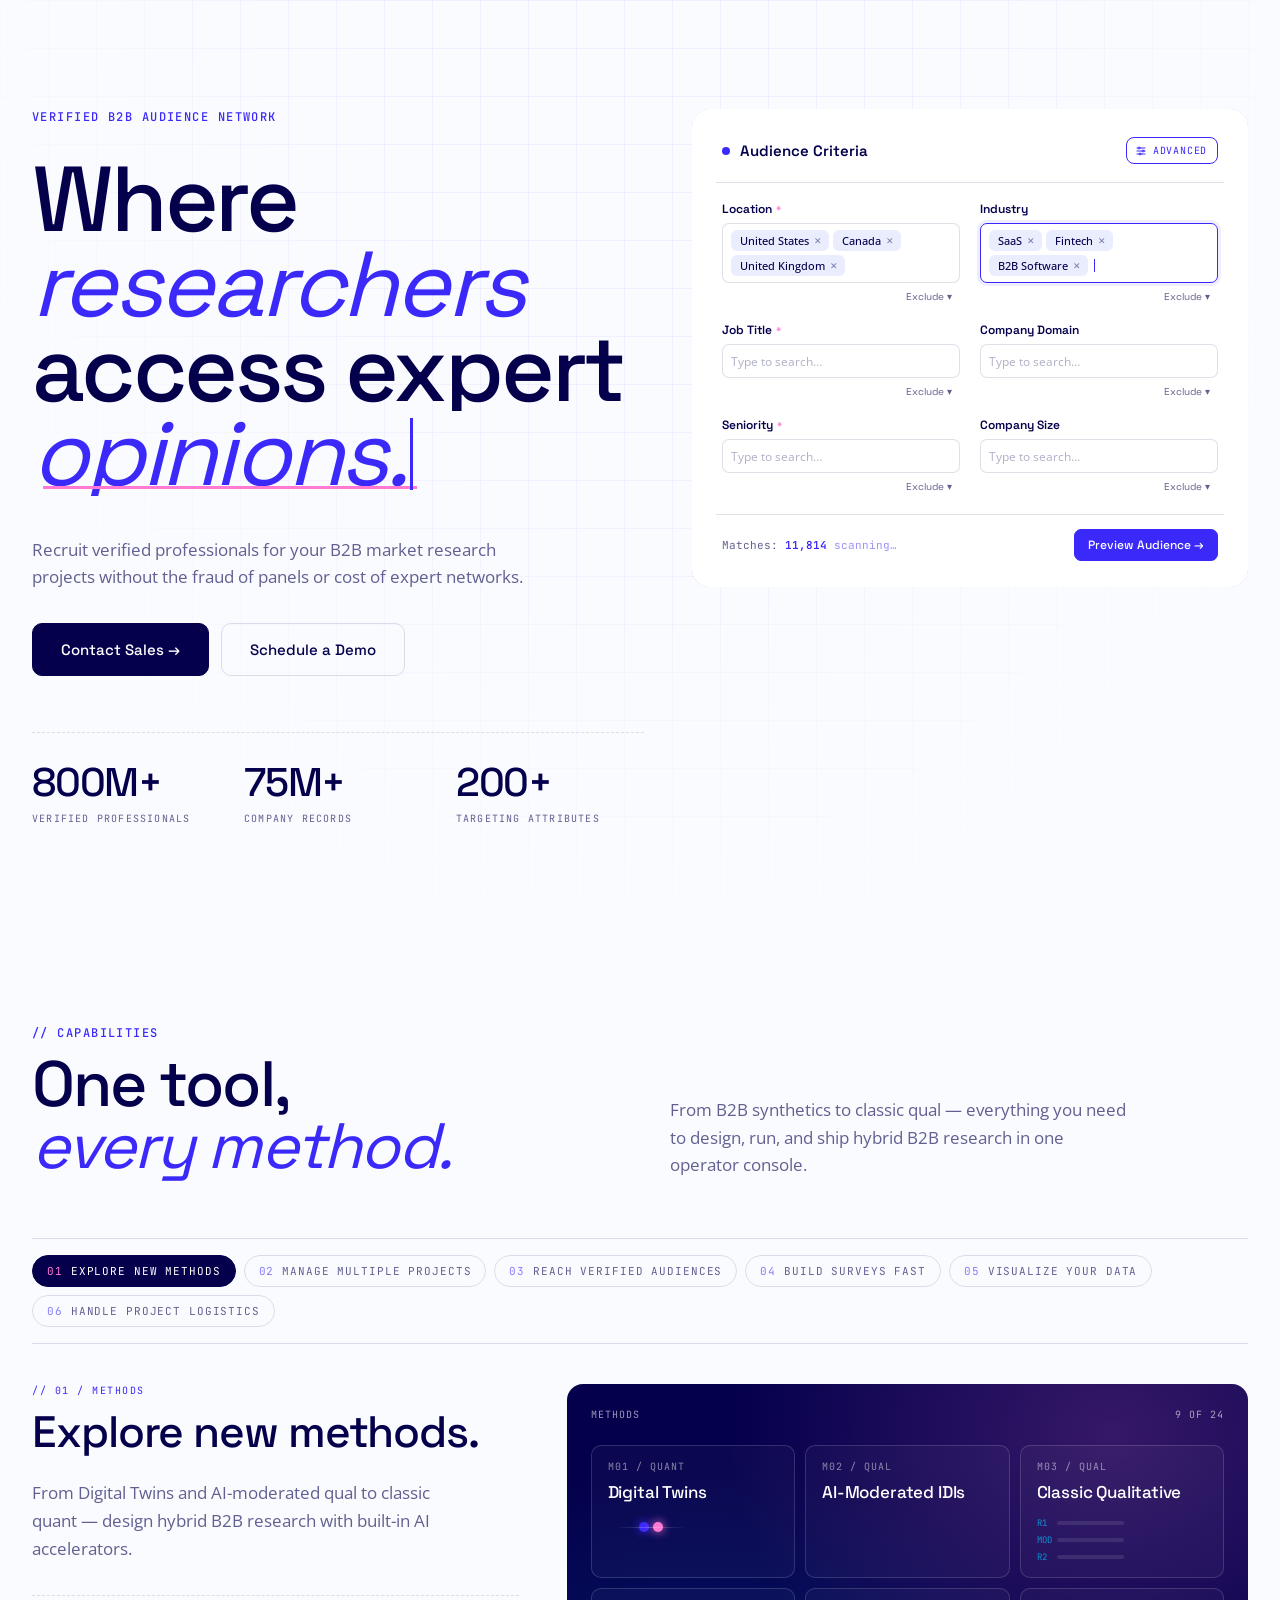
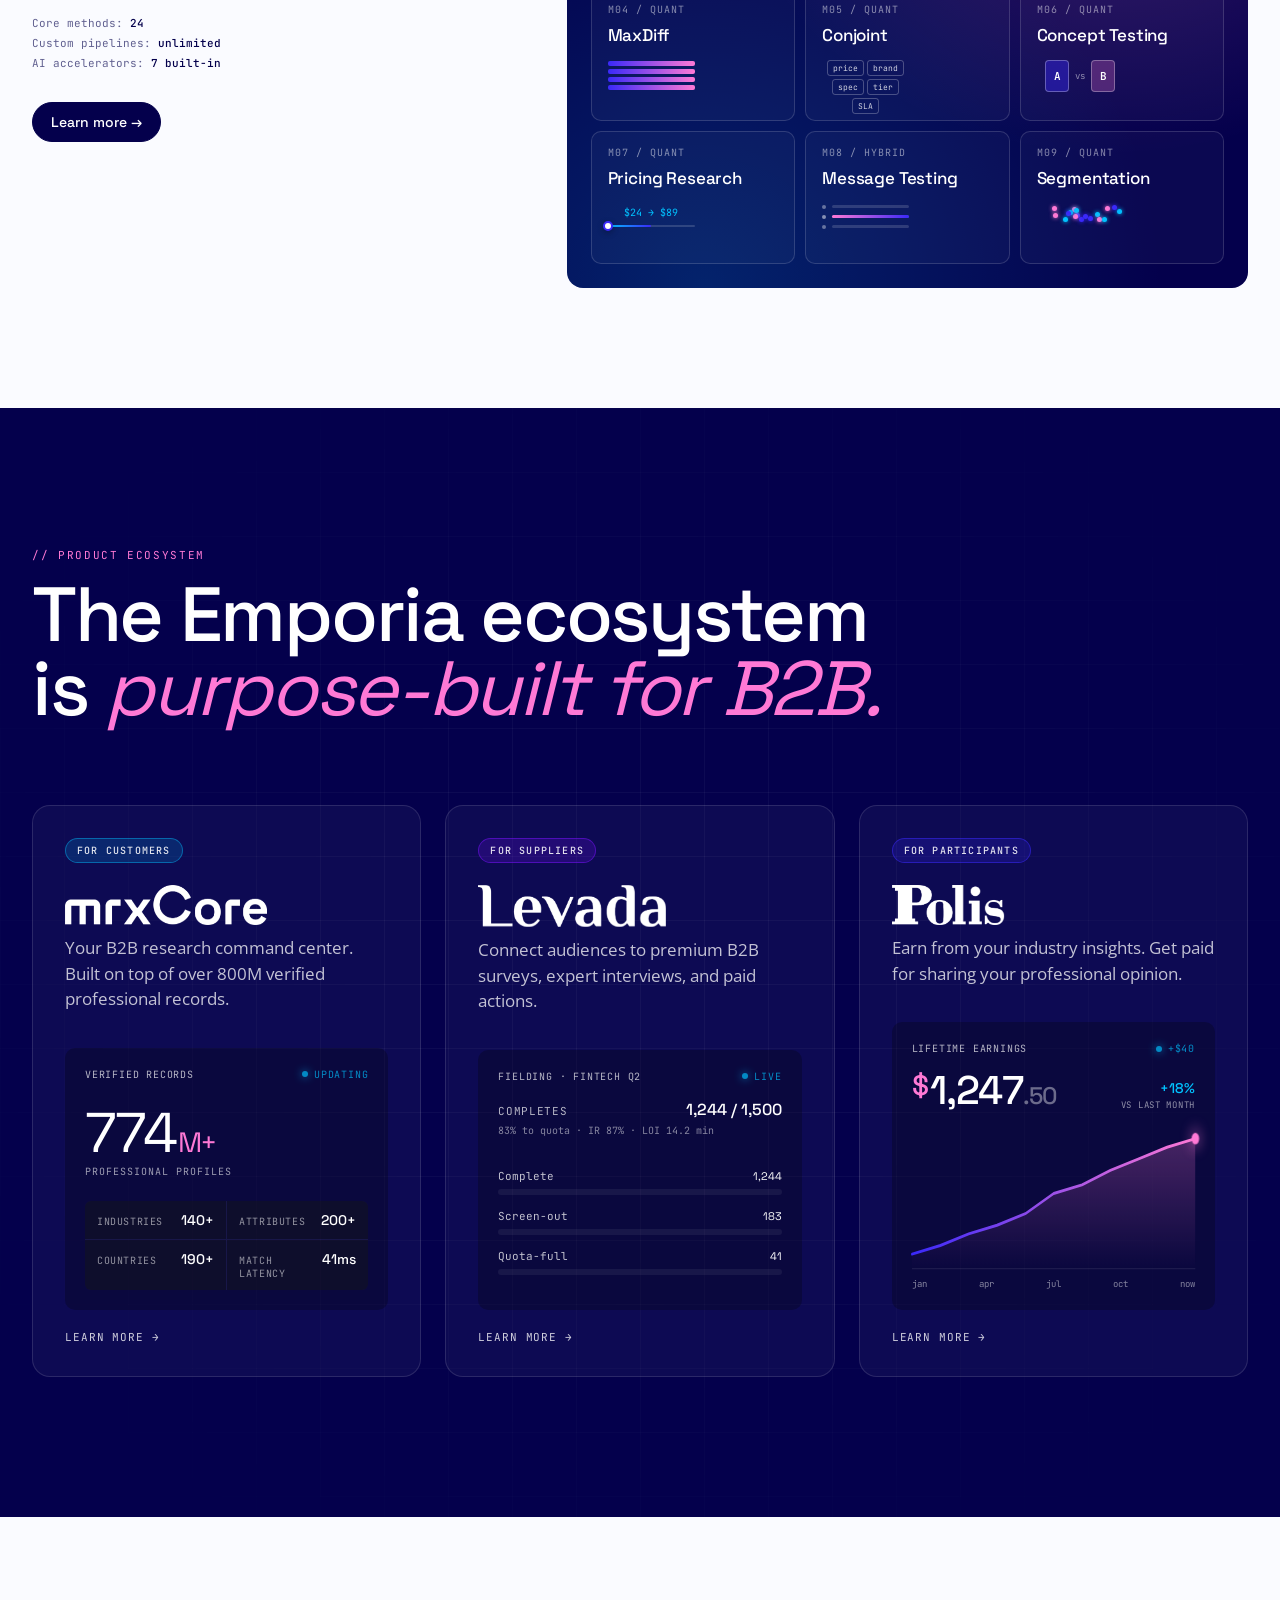
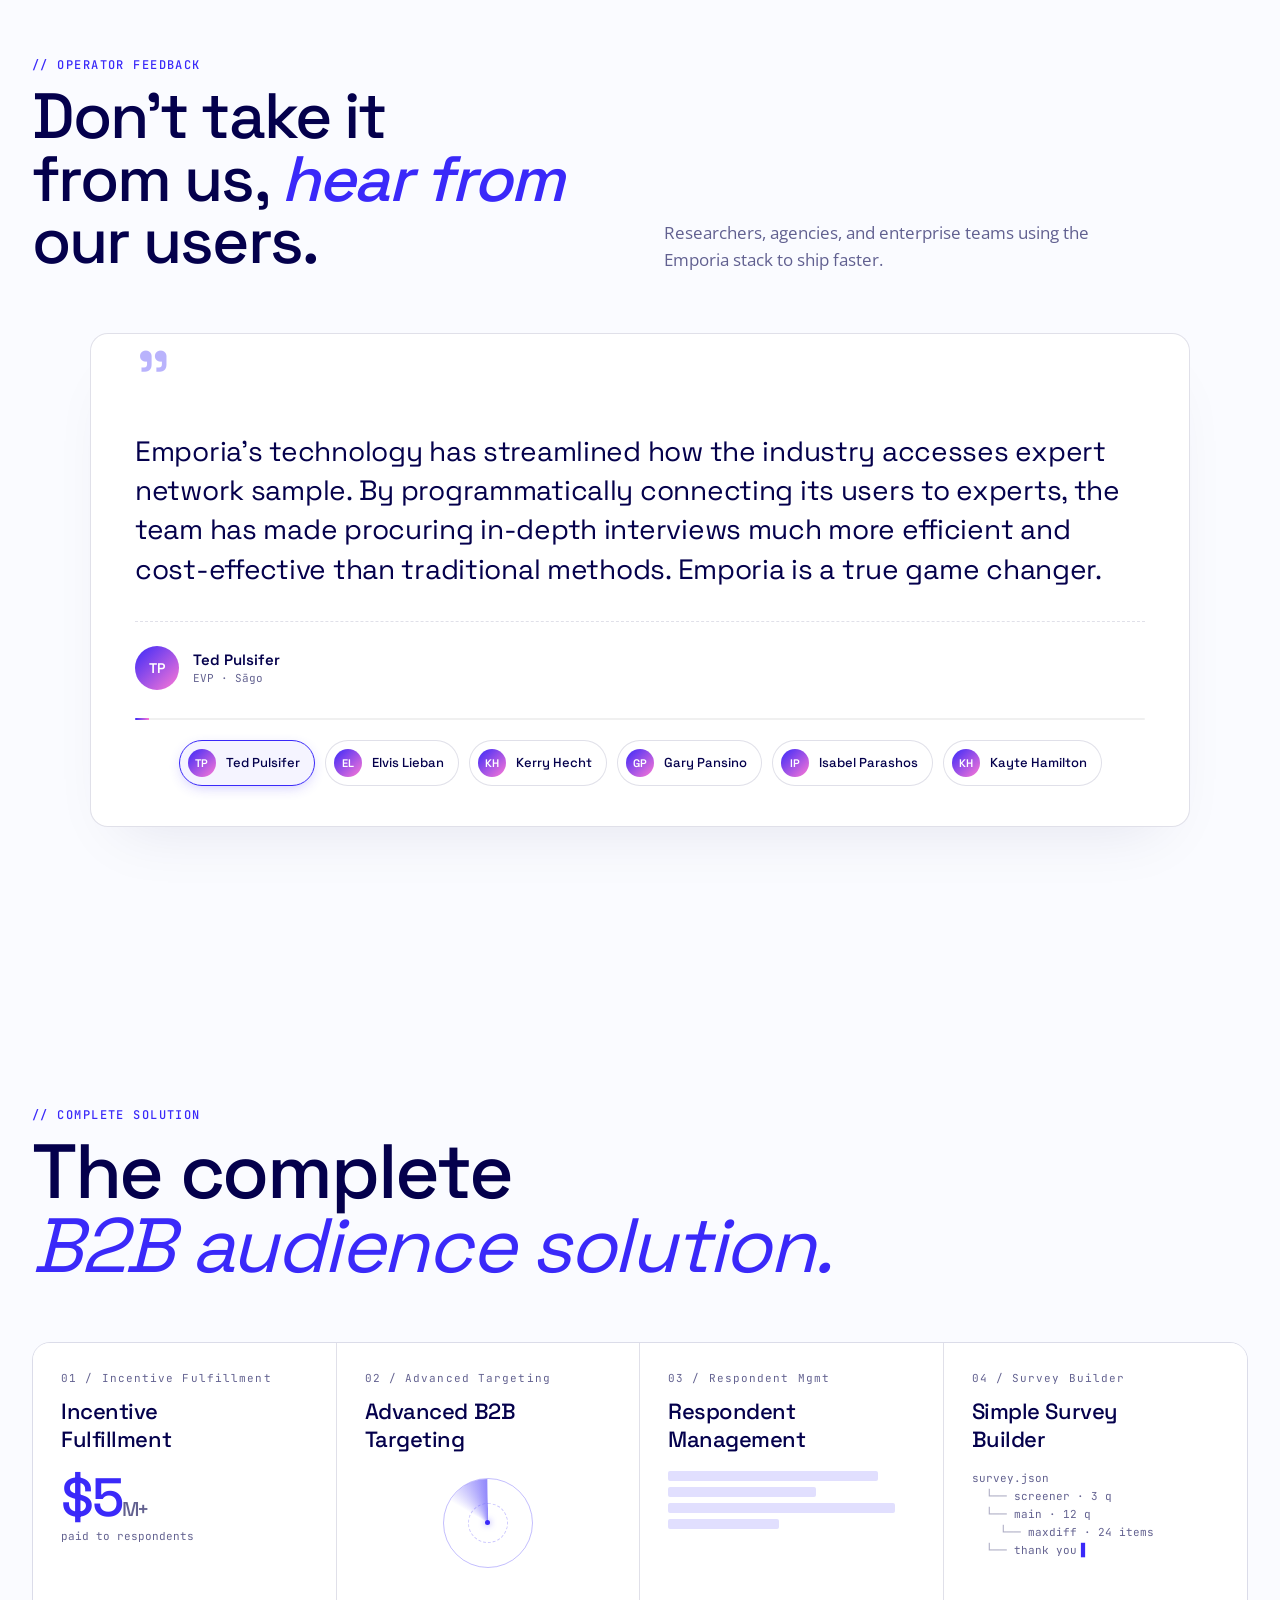
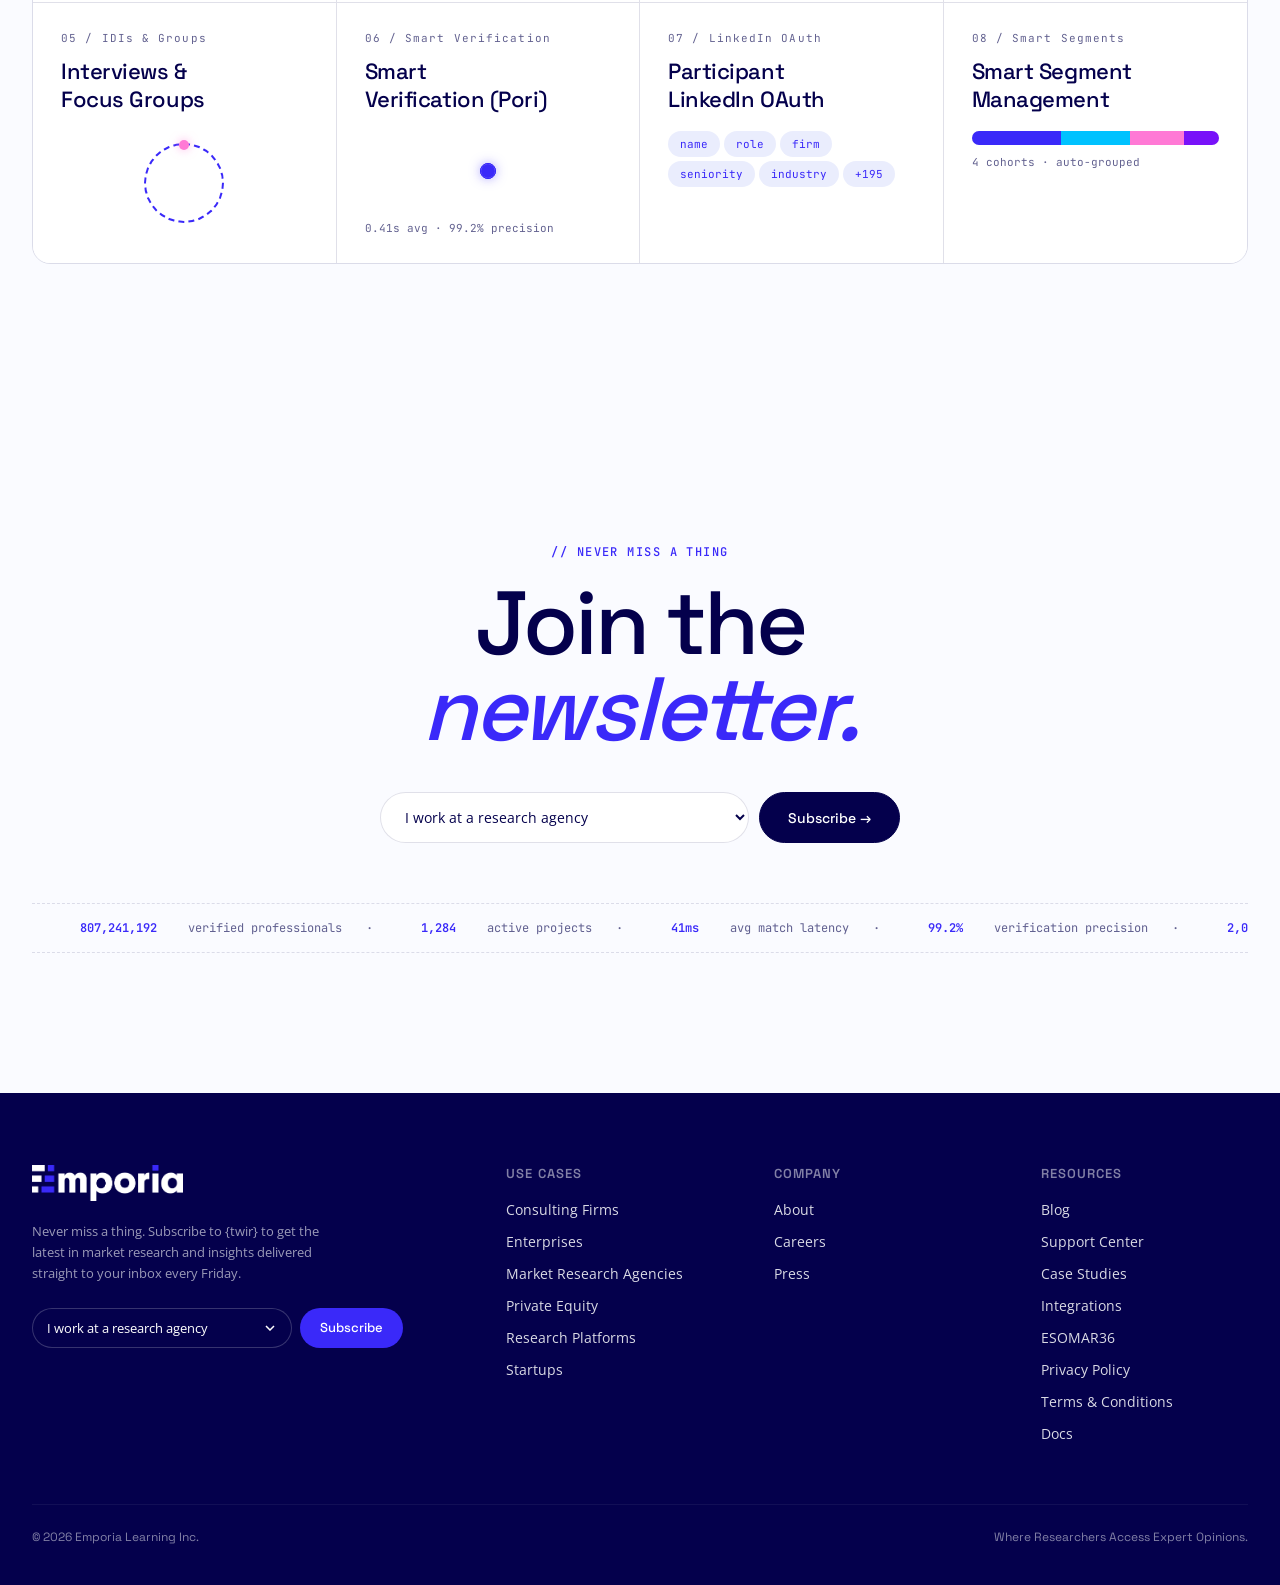
==== commit 446cb888: "Product chips: restore subtle brand-color tints at rest (revert to c58b5b7 styling) Per design feedb" ====
--- a/index.html
+++ b/index.html
@@ -488,7 +488,10 @@
 .products { display: grid; grid-template-columns: repeat(3,1fr); gap: 24px; }
 .product { background: rgba(255,255,255,.04); border: 1px solid rgba(255,255,255,.12); border-radius: 18px; padding: 32px; position: relative; overflow: hidden; transition: all .4s cubic-bezier(.2,.7,.2,1); display: flex; flex-direction: column; min-height: 520px; }
 .product:hover { transform: translateY(-6px); border-color: var(--emporia-blue); background: rgba(58,41,249,.12); }
-.product-chip { font-family: 'JetBrains Mono', monospace; font-size: 10px; text-transform: uppercase; letter-spacing: .12em; padding: 5px 11px; border-radius: 999px; display: inline-flex; align-items: center; align-self: flex-start; color: rgba(255,255,255,.82); font-weight: 500; background: rgba(255,255,255,.08); border: 1px solid rgba(255,255,255,.2); transition: background-color .3s, color .3s, border-color .3s; }
+.product-chip { font-family: 'JetBrains Mono', monospace; font-size: 10px; text-transform: uppercase; letter-spacing: .12em; padding: 5px 11px; border-radius: 999px; display: inline-flex; align-items: center; align-self: flex-start; color: rgba(255,255,255,.88); font-weight: 500; transition: background-color .3s, color .3s, border-color .3s; }
+.product-chip.chip-cust { background: rgba(0,194,255,.16); border: 1px solid rgba(0,194,255,.42); }
+.product-chip.chip-supp { background: rgba(120,18,249,.2); border: 1px solid rgba(120,18,249,.5); }
+.product-chip.chip-part { background: rgba(58,41,249,.2); border: 1px solid rgba(58,41,249,.5); }
 .product:hover .product-chip.chip-cust { background: var(--soft-sky); color: #04004C; border-color: var(--soft-sky); }
 .product:hover .product-chip.chip-supp { background: #7812F9; color: #fff; border-color: #7812F9; }
 .product:hover .product-chip.chip-part { background: var(--emporia-blue); color: #fff; border-color: var(--emporia-blue); }
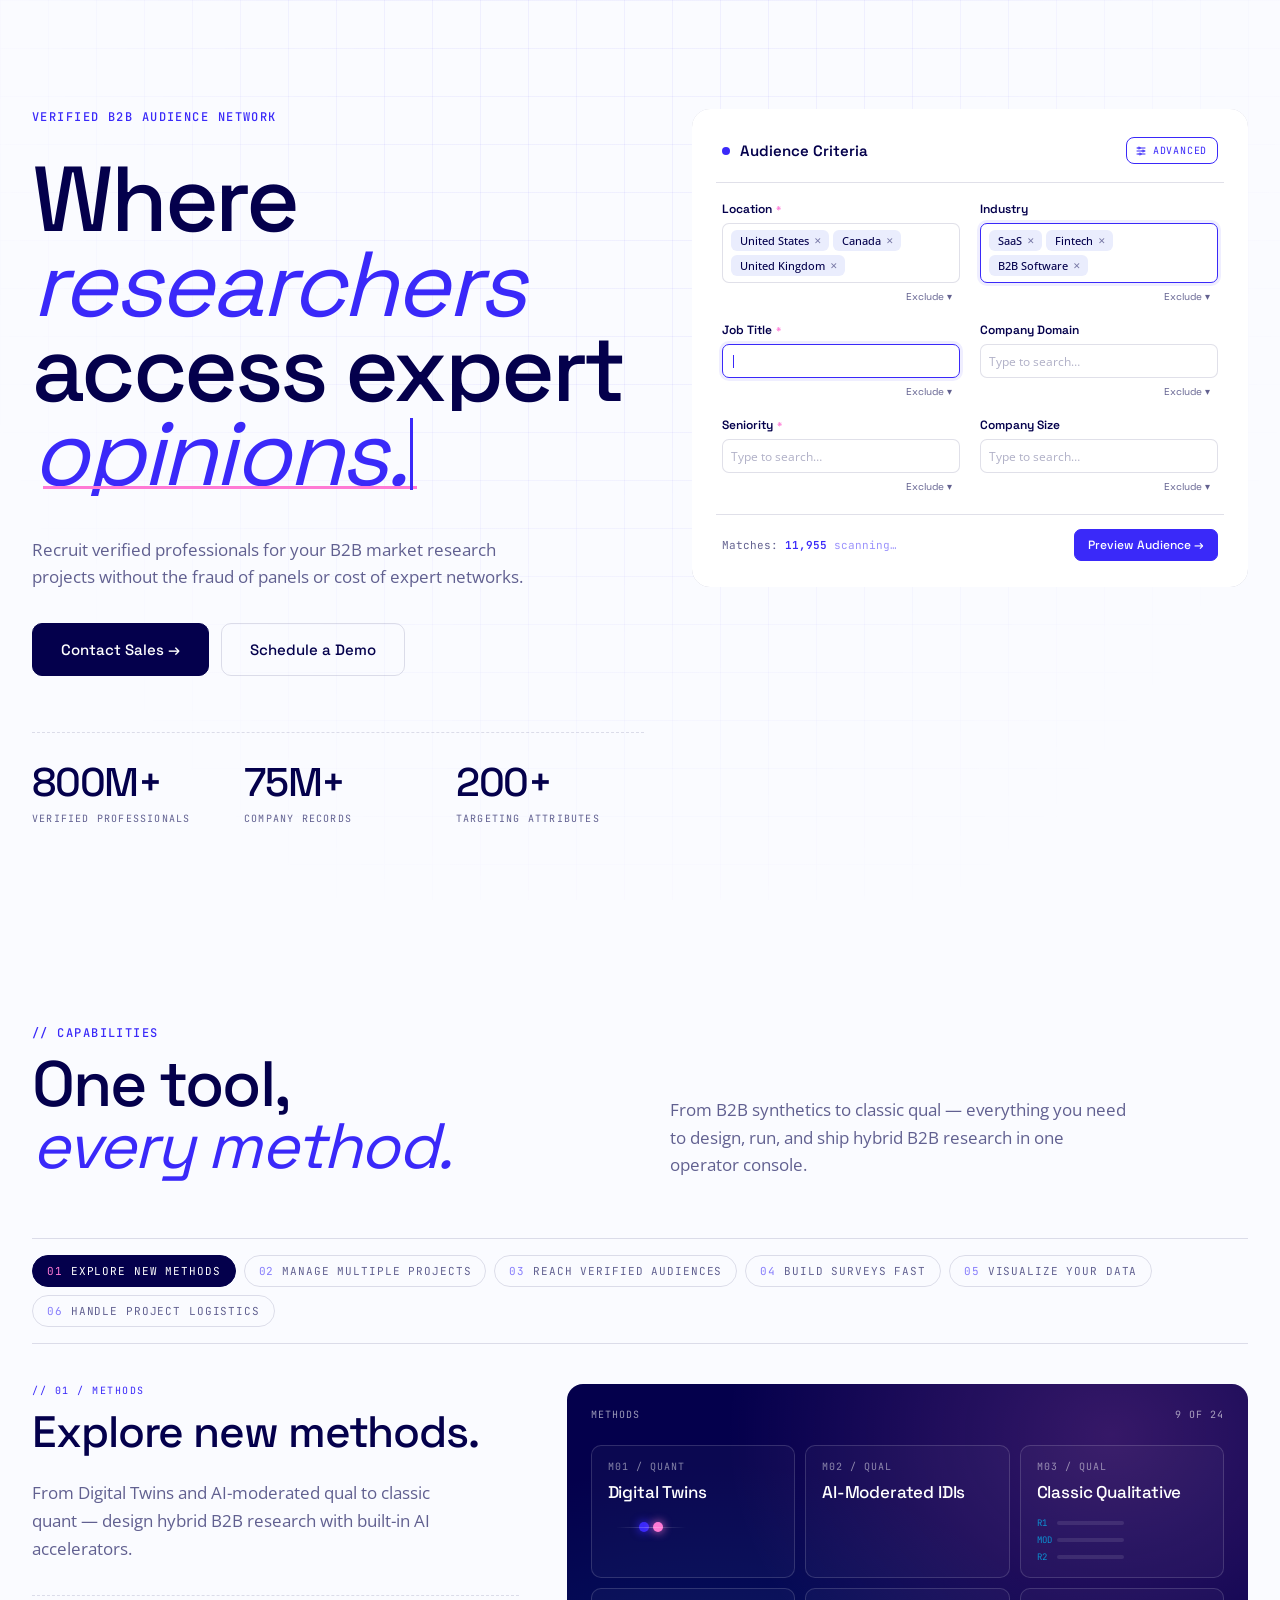
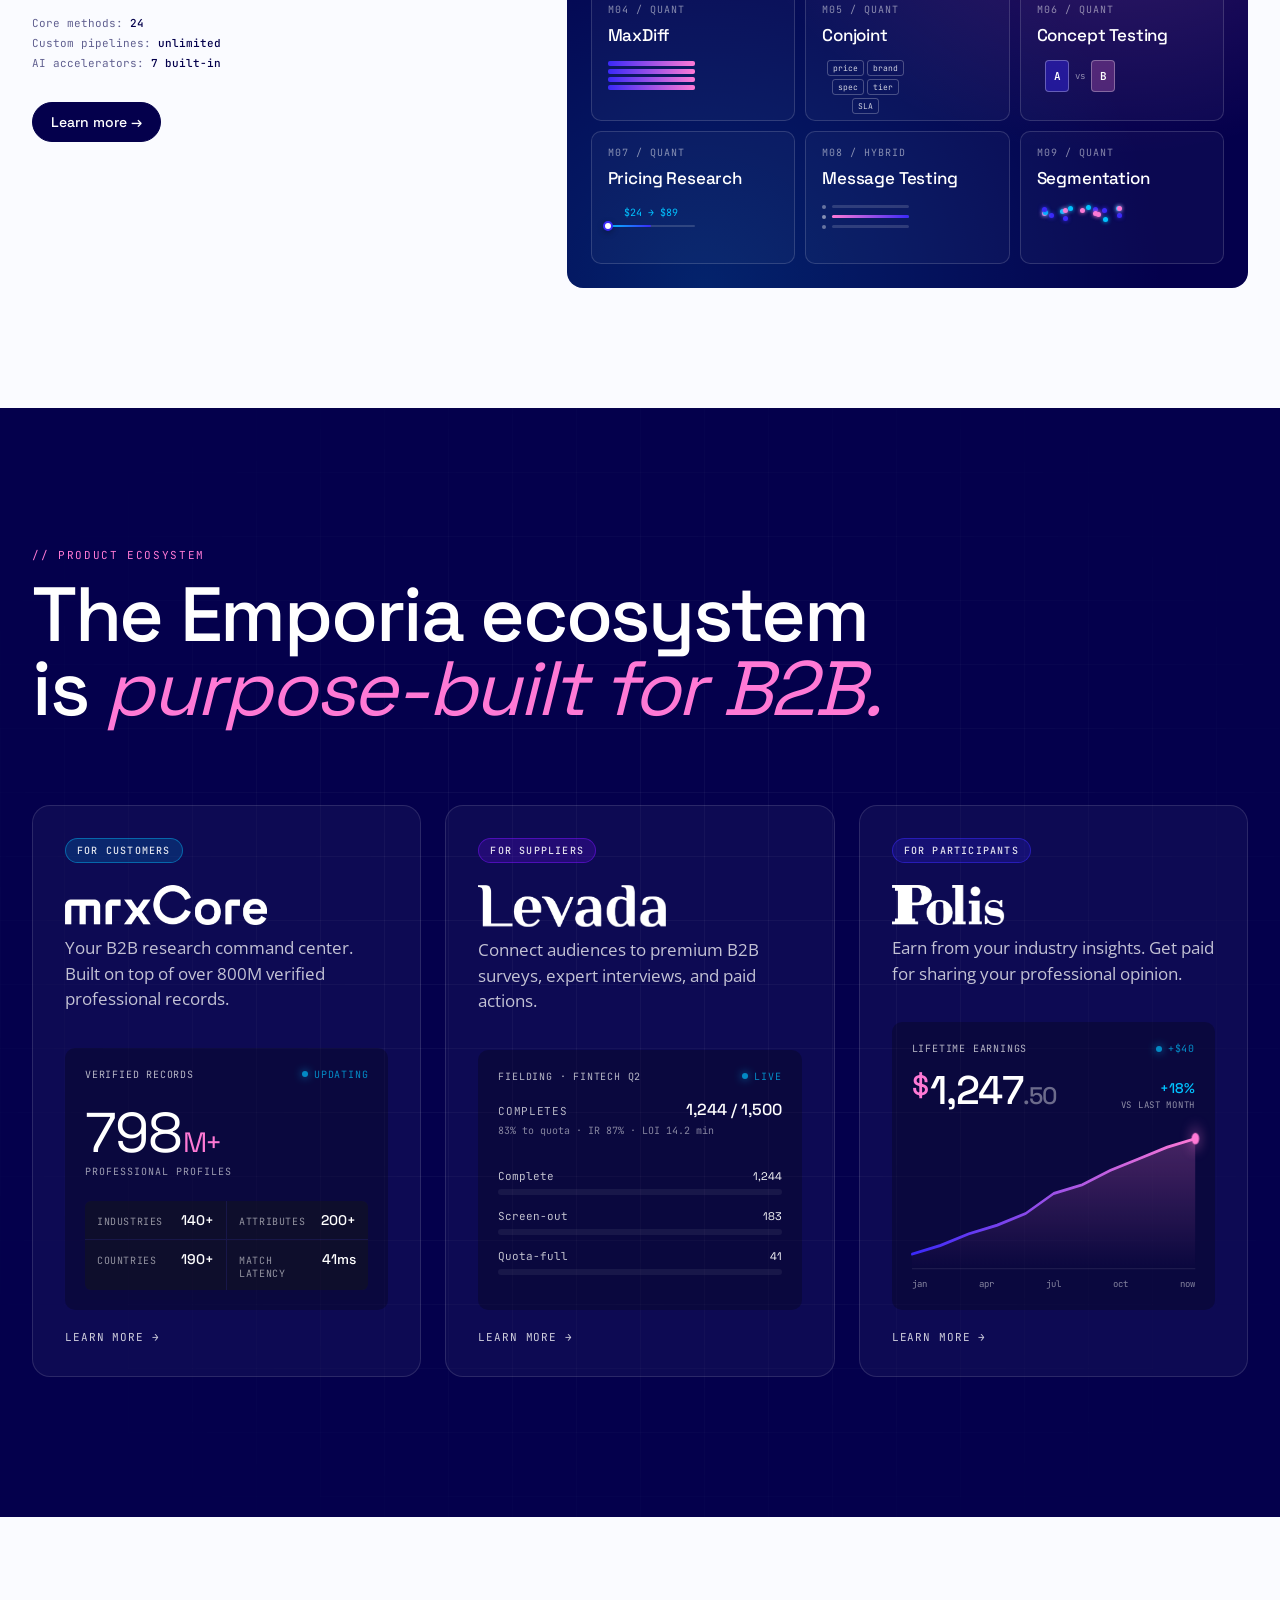
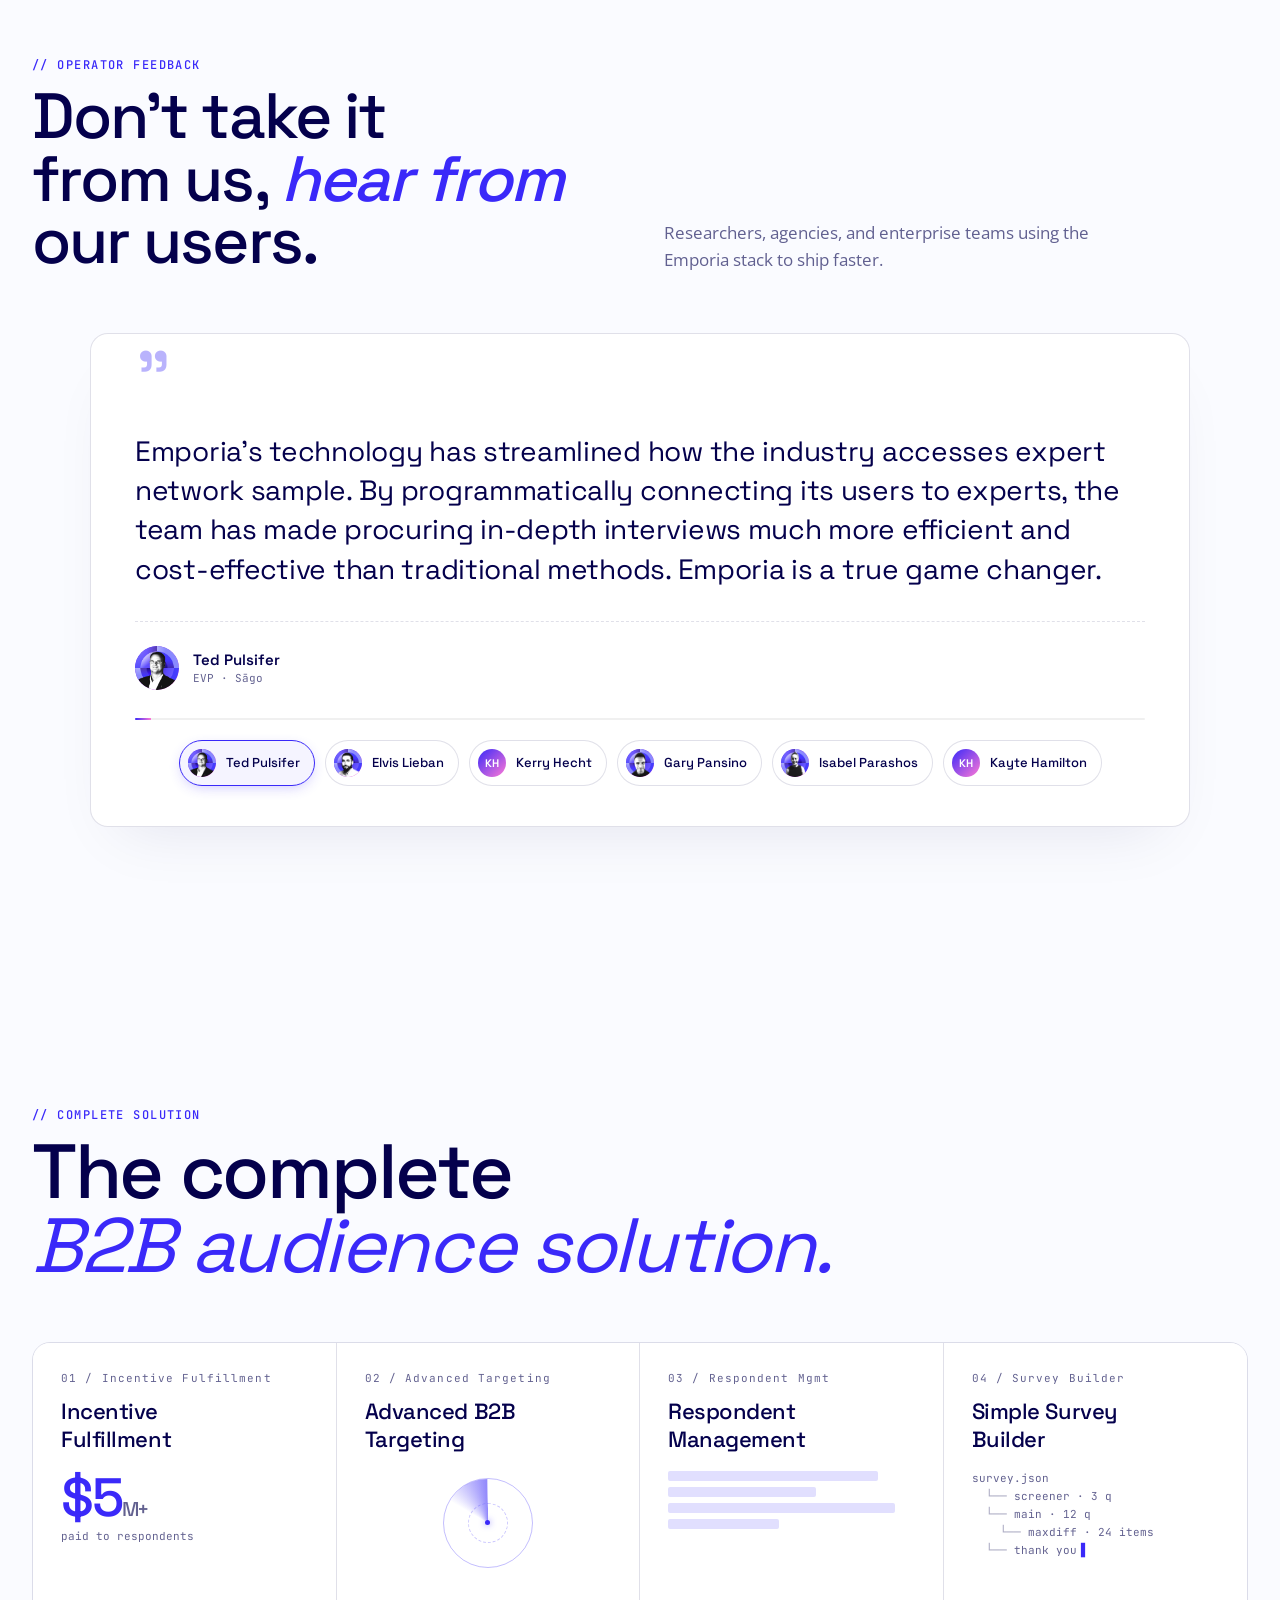
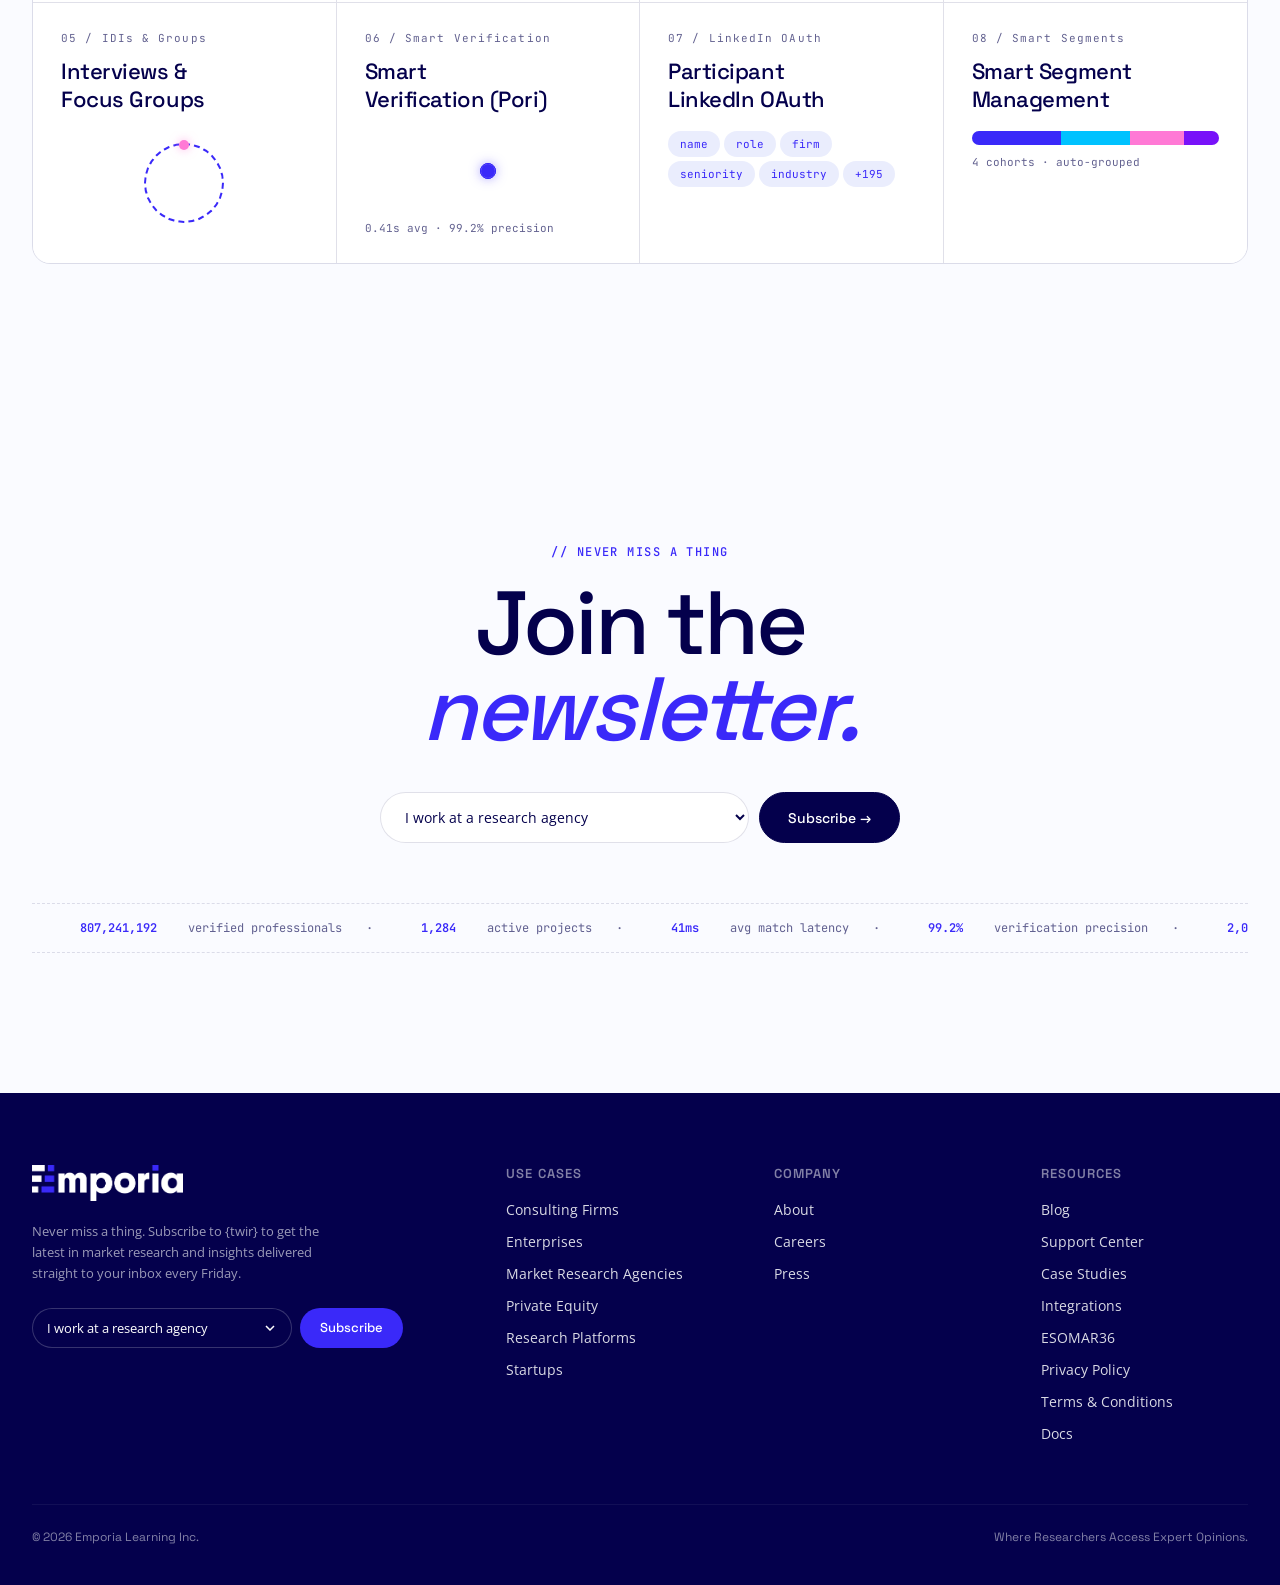
==== commit 7333cb95: "Testimonials: real headshots for Ted, Elvis, Gary, Isabel - Add 4 cropped headshots to assets/ as qu" ====
--- a/index.html
+++ b/index.html
@@ -722,7 +722,8 @@
 .tf-chip { display: inline-flex; align-items: center; gap: 10px; padding: 8px 14px 8px 8px; background: #fff; border: 1px solid var(--rule); border-radius: 999px; cursor: pointer; transition: all .25s cubic-bezier(.2,.8,.2,1); font: inherit; }
 .tf-chip:hover { border-color: var(--emporia-blue); transform: translateY(-1px); }
 .tf-chip.active { border-color: var(--emporia-blue); background: rgba(58,41,249,.05); box-shadow: 0 4px 14px -4px rgba(58,41,249,.3); }
-.tf-chip-ava { width: 28px; height: 28px; border-radius: 50%; background: linear-gradient(135deg, var(--emporia-blue), var(--mint-pink)); color: #fff; display: flex; align-items: center; justify-content: center; font-family: 'Space Grotesk', sans-serif; font-weight: 600; font-size: 11px; flex-shrink: 0; }
+.tf-chip-ava { width: 28px; height: 28px; border-radius: 50%; background: linear-gradient(135deg, var(--emporia-blue), var(--mint-pink)); color: #fff; display: flex; align-items: center; justify-content: center; font-family: 'Space Grotesk', sans-serif; font-weight: 600; font-size: 11px; flex-shrink: 0; overflow: hidden; }
+.tf-chip-ava img { width: 100%; height: 100%; object-fit: cover; display: block; }
 .tf-chip-name { font-family: 'Space Grotesk', sans-serif; font-size: 13px; font-weight: 500; color: var(--deep-blue); white-space: nowrap; }
 
 /* ---- Product card micro-animations ---- */
@@ -1546,7 +1547,7 @@
   for(let i=0;i<4;i++) push();
   setInterval(push, 2800);
 })();
-const TESTIS=[{n:'Ted Pulsifer',r:'EVP · Sāgo',i:'TP',q:"Emporia's technology has streamlined how the industry accesses expert network sample. By programmatically connecting its users to experts, the team has made procuring in-depth interviews much more efficient and cost-effective than traditional methods. Emporia is a true game changer."},{n:'Elvis Lieban',r:'Sr. PMM · Gong',i:'EL',q:"Emporia gives us another perspective. Our product team does a really great job working with our existing customers. Emporia allows me to find new audiences and conduct that initial research that helps set the stage for potential new customers, products and markets."},{n:'Kerry Hecht',r:'Founder & CEO · 10K Humans',i:'KH',q:"Emporia is more than just a platform—the team is always ready to act as a strategic thought partner for us. Their openness to creative collaboration allows us to discover new ways of working."},{n:'Gary Pansino',r:'Managing Partner · Velodu',i:'GP',q:"We were thrilled with Emporia's excellent data quality, professionalism, responsiveness, and speed in delivering a very high-end, niche audience of investment fund managers and venture capital professionals."},{n:'Isabel Parashos',r:'Sr. Insights · Xero',i:'IP',q:"We are often trying to recruit hard to reach audiences and so it's imperative for us to have high quality data and verified respondents. Emporia go above and beyond to help us."},{n:'Kayte Hamilton',r:'Founder · The Social Question',i:'KH',q:"The growing Emporia team places high value on conversation and collaboration when it comes to bidding projects. You get a hybrid experience of DIY + expert guidance."}];
+const TESTIS=[{n:'Ted Pulsifer',r:'EVP · Sāgo',i:'TP',img:'assets/quote-ted.png',q:"Emporia's technology has streamlined how the industry accesses expert network sample. By programmatically connecting its users to experts, the team has made procuring in-depth interviews much more efficient and cost-effective than traditional methods. Emporia is a true game changer."},{n:'Elvis Lieban',r:'Sr. PMM · Gong',i:'EL',img:'assets/quote-elvis.png',q:"Emporia gives us another perspective. Our product team does a really great job working with our existing customers. Emporia allows me to find new audiences and conduct that initial research that helps set the stage for potential new customers, products and markets."},{n:'Kerry Hecht',r:'Founder & CEO · 10K Humans',i:'KH',q:"Emporia is more than just a platform—the team is always ready to act as a strategic thought partner for us. Their openness to creative collaboration allows us to discover new ways of working."},{n:'Gary Pansino',r:'Managing Partner · Velodu',i:'GP',img:'assets/quote-gary.png',q:"We were thrilled with Emporia's excellent data quality, professionalism, responsiveness, and speed in delivering a very high-end, niche audience of investment fund managers and venture capital professionals."},{n:'Isabel Parashos',r:'Sr. Insights · Xero',i:'IP',img:'assets/quote-isabel.png',q:"We are often trying to recruit hard to reach audiences and so it's imperative for us to have high quality data and verified respondents. Emporia go above and beyond to help us."},{n:'Kayte Hamilton',r:'Founder · The Social Question',i:'KH',q:"The growing Emporia team places high value on conversation and collaboration when it comes to bidding projects. You get a hybrid experience of DIY + expert guidance."}];
 /* Testimonials — Featured quote + rail */
 (function(){
   const wrap=document.getElementById('tf-quote-wrap');
@@ -1558,13 +1559,13 @@
     const q=document.createElement('div');
     q.className='tf-quote'+(i===0?' active':'');
     q.dataset.idx=i;
-    q.innerHTML=`<span class="tf-mark">"</span><div class="tf-q-text">${t.q}</div><div class="tf-attr"><div class="tf-chip-ava">${t.i}</div><div><div class="tf-name">${t.n}</div><div class="tf-role">${t.r}</div></div></div>`;
+    q.innerHTML=`<span class="tf-mark">"</span><div class="tf-q-text">${t.q}</div><div class="tf-attr"><div class="tf-chip-ava">${t.img?`<img src="${t.img}" alt="${t.n}">`:t.i}</div><div><div class="tf-name">${t.n}</div><div class="tf-role">${t.r}</div></div></div>`;
     wrap.appendChild(q);
     const c=document.createElement('button');
     c.type='button';
     c.className='tf-chip'+(i===0?' active':'');
     c.dataset.idx=i;
-    c.innerHTML=`<div class="tf-chip-ava">${t.i}</div><div class="tf-chip-name">${t.n}</div>`;
+    c.innerHTML=`<div class="tf-chip-ava">${t.img?`<img src="${t.img}" alt="${t.n}">`:t.i}</div><div class="tf-chip-name">${t.n}</div>`;
     c.addEventListener('click',()=>setActive(i,true));
     rail.appendChild(c);
   });
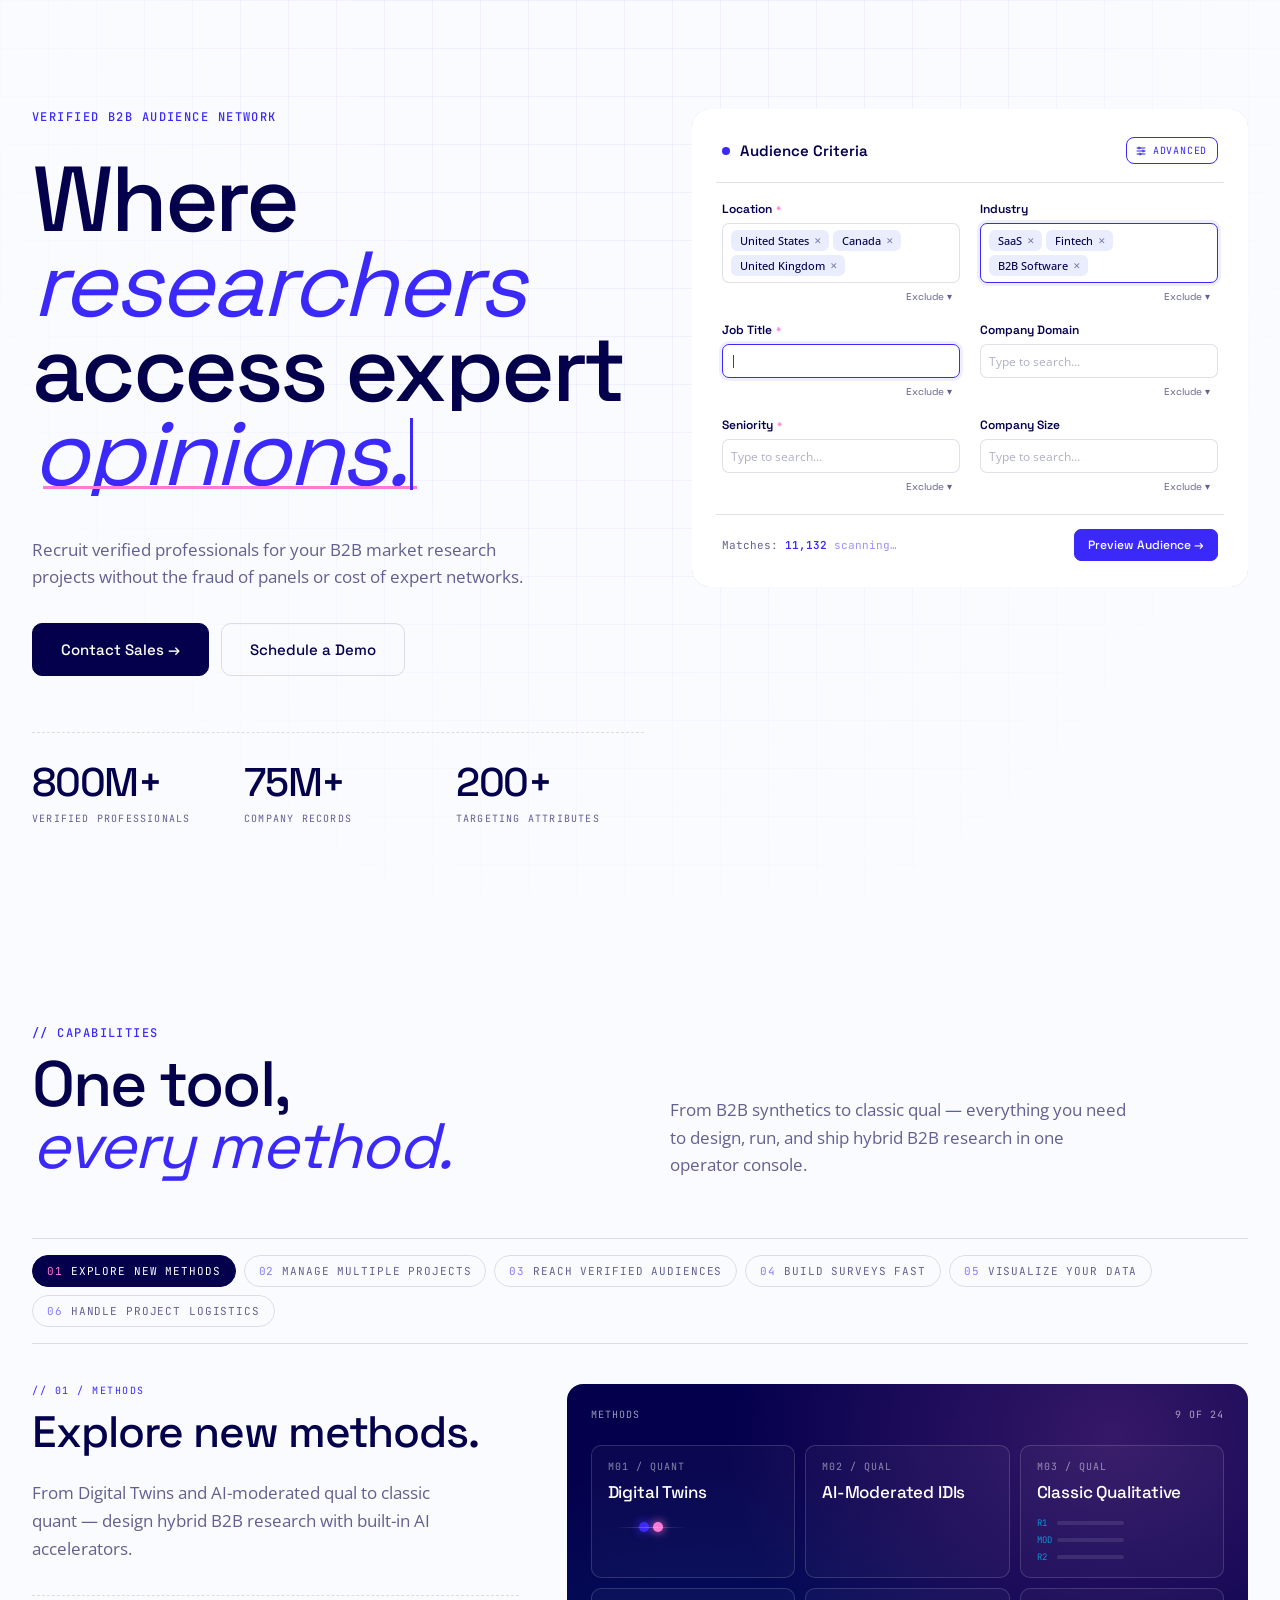
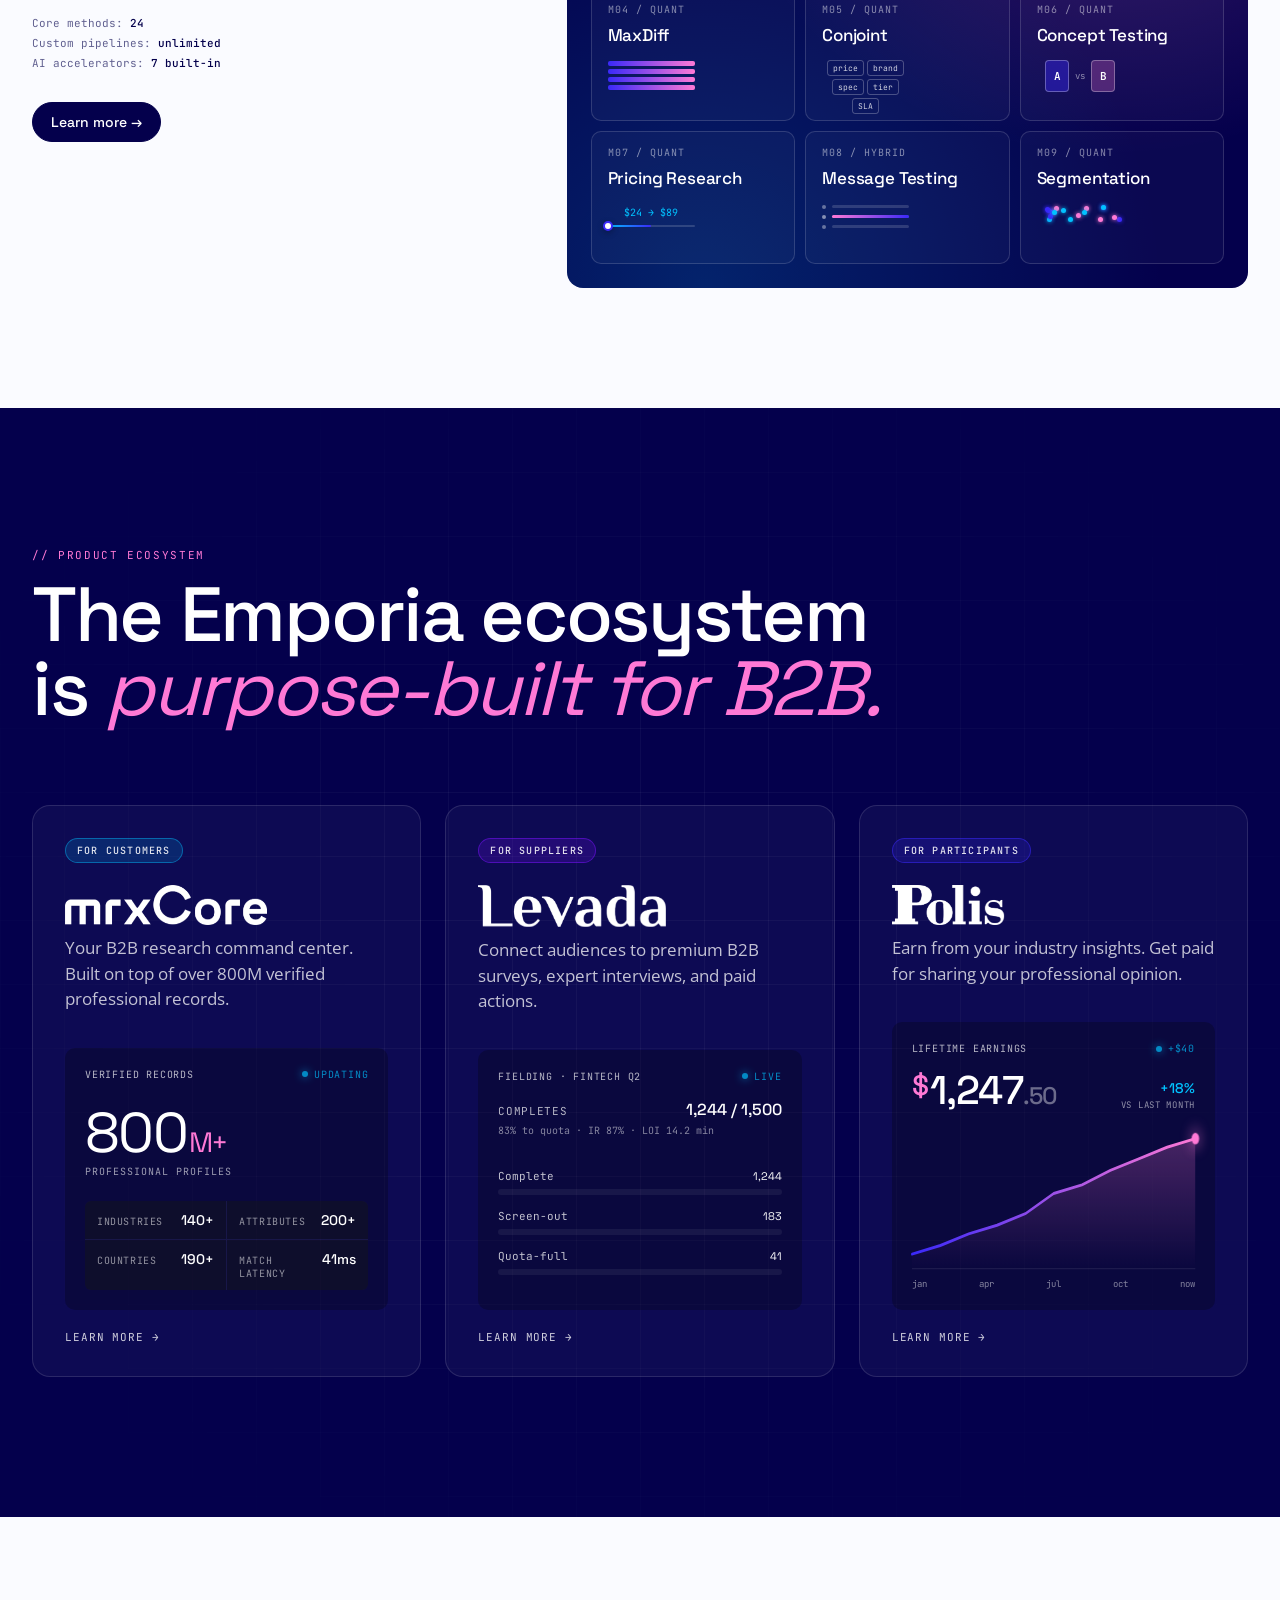
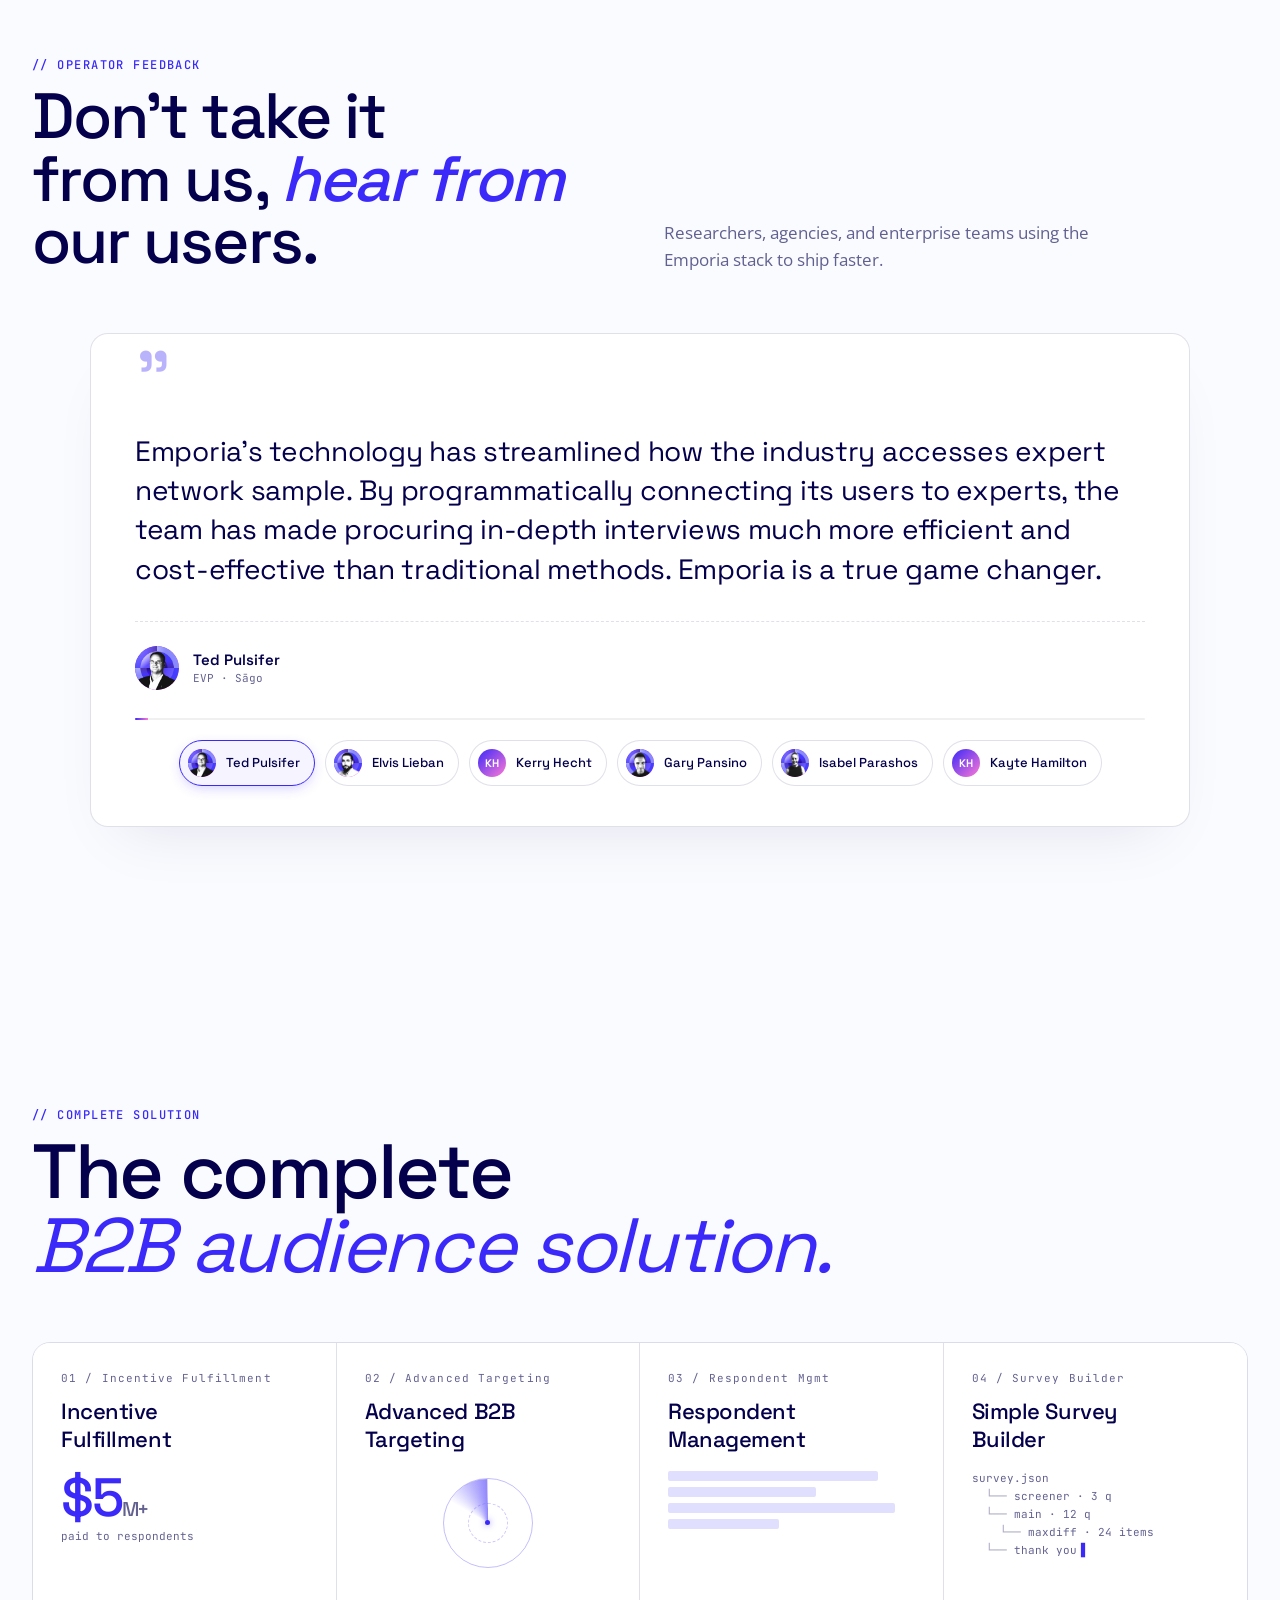
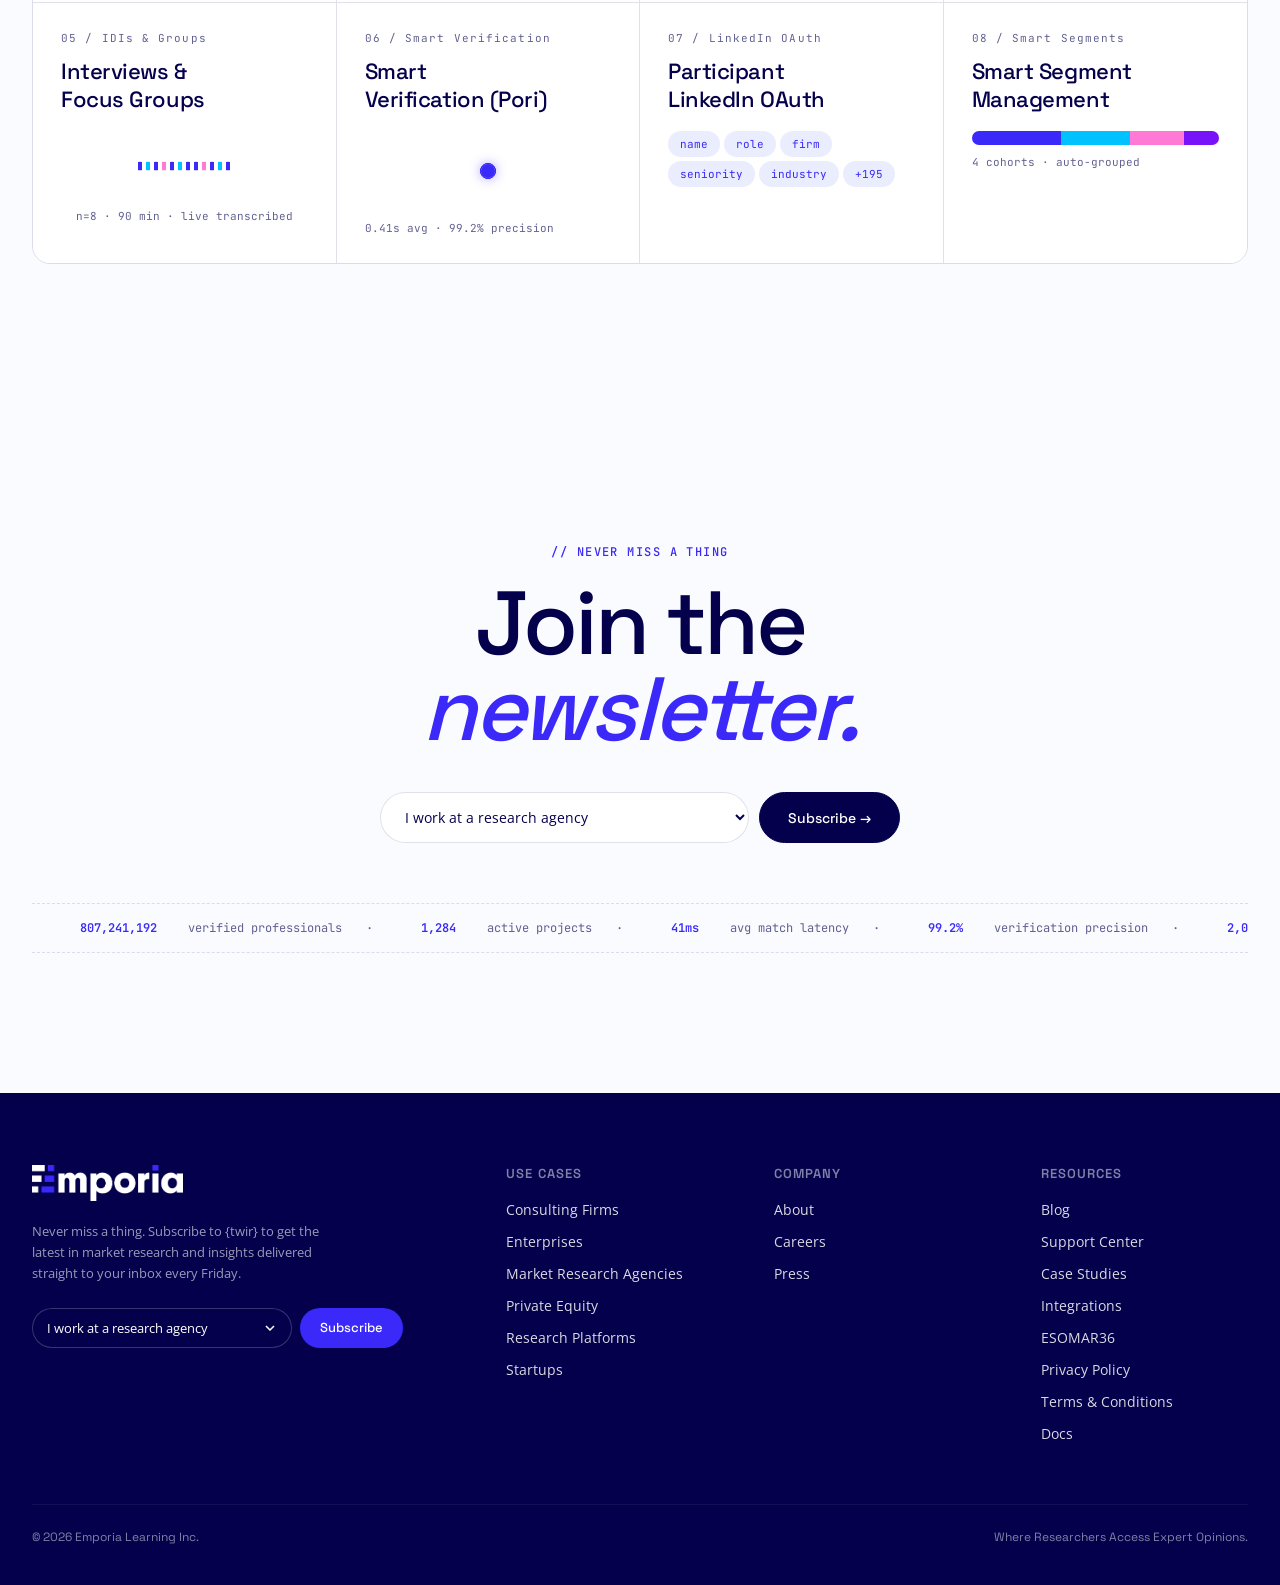
==== commit 981e5dd1: "IDIs & Focus Groups tile: replace spinning ring with audio waveform The dashed-circle orbit read as " ====
--- a/index.html
+++ b/index.html
@@ -645,13 +645,25 @@
   5%, 12%       { background: rgba(58,41,249,.18); box-shadow: 0 0 0 2px rgba(58,41,249,.1); }
 }
 
-/* 05 · IDIs & Groups — spinning ring + concentric radiating waves */
-.mini-circle-wrap { position: relative; width: 80px; height: 80px; margin: 0 auto; }
-.mini-circle-wrap::before, .mini-circle-wrap::after { content: ''; position: absolute; top: 50%; left: 50%; width: 80px; height: 80px; border-radius: 50%; border: 1px solid var(--emporia-blue); transform: translate(-50%, -50%); animation: circ-wave 2.8s ease-out infinite; pointer-events: none; opacity: 0; }
-.mini-circle-wrap::after { animation-delay: 1.4s; }
-@keyframes circ-wave { 0% { transform: translate(-50%, -50%) scale(.9); opacity: .4; } 85%, 100% { transform: translate(-50%, -50%) scale(1.4); opacity: 0; } }
-.mini-circle { width: 80px; height: 80px; border-radius: 50%; border: 2px dashed var(--emporia-blue); position: relative; animation: ring-spin 8s linear infinite; }
-.mini-circle::after { content: ''; position: absolute; top: -5px; left: 50%; transform: translateX(-50%); width: 10px; height: 10px; border-radius: 50%; background: var(--mint-pink); box-shadow: 0 0 10px rgba(255,121,213,.55); }
+/* 05 · IDIs & Groups — audio waveform pulsing across the tile */
+.mini-waveform { display: flex; align-items: center; justify-content: center; gap: 4px; height: 70px; width: 100%; }
+.mini-waveform .wb { width: 4px; height: 56px; border-radius: 2px; background: var(--emporia-blue); transform-origin: center; transform: scaleY(.15); animation: wf-bounce 1.1s ease-in-out infinite; }
+.mini-waveform .wb:nth-child(2), .mini-waveform .wb:nth-child(6), .mini-waveform .wb:nth-child(11) { background: var(--soft-sky); }
+.mini-waveform .wb:nth-child(4), .mini-waveform .wb:nth-child(9) { background: var(--mint-pink); }
+.mini-waveform .wb:nth-child(1) { animation-delay: -.05s; }
+.mini-waveform .wb:nth-child(2) { animation-delay: -.45s; }
+.mini-waveform .wb:nth-child(3) { animation-delay: -.85s; }
+.mini-waveform .wb:nth-child(4) { animation-delay: -.25s; }
+.mini-waveform .wb:nth-child(5) { animation-delay: -.65s; }
+.mini-waveform .wb:nth-child(6) { animation-delay: -.10s; }
+.mini-waveform .wb:nth-child(7) { animation-delay: -.55s; }
+.mini-waveform .wb:nth-child(8) { animation-delay: -.95s; }
+.mini-waveform .wb:nth-child(9) { animation-delay: -.35s; }
+.mini-waveform .wb:nth-child(10) { animation-delay: -.75s; }
+.mini-waveform .wb:nth-child(11) { animation-delay: -.20s; }
+.mini-waveform .wb:nth-child(12) { animation-delay: -.60s; }
+@keyframes wf-bounce { 0%, 100% { transform: scaleY(.15); opacity: .35; } 50% { transform: scaleY(1); opacity: .95; } }
+.mx:hover .mini-waveform .wb { animation-duration: .8s; }
 
 /* 04 · Survey Builder — tree stagger + blinking caret */
 .mini-tree { display: flex; flex-direction: column; gap: 4px; font-family: 'JetBrains Mono', monospace; font-size: 11px; color: var(--muted); }
@@ -687,7 +699,7 @@
 @keyframes seg-scan { 0% { left: -30%; } 60%, 100% { left: 130%; } }
 
 @media (prefers-reduced-motion: reduce) {
-  .mini-radar .sweep, .mini-radar .dot, .mini-pulse::before, .mini-pulse::after, .mini-pulse .vreq, .mini-circle, .mini-circle-wrap::before, .mini-circle-wrap::after, .mini-rows .r::after, .mini-segments::after, .mini-tree .t:last-child::after, .mx.reveal.in .mini-pill { animation: none !important; }
+  .mini-radar .sweep, .mini-radar .dot, .mini-pulse::before, .mini-pulse::after, .mini-pulse .vreq, .mini-waveform .wb, .mini-rows .r::after, .mini-segments::after, .mini-tree .t:last-child::after, .mx.reveal.in .mini-pill { animation: none !important; }
   .mini-segments .seg { transition: none !important; }
   .mx.reveal.in .mini-segments .s1 { width: 36%; }
   .mx.reveal.in .mini-segments .s2 { width: 28%; }
@@ -1212,7 +1224,7 @@
       <div class="mx reveal"><div class="mx-idx">02 / Advanced Targeting</div><h4>Advanced B2B <br/>Targeting</h4><div class="mx-visual" style="display:flex;align-items:center;justify-content:center;"><div class="mini-radar"><span class="sweep"></span><span class="dot"></span><span class="dot"></span><span class="dot"></span><span class="dot"></span></div></div></div>
       <div class="mx reveal"><div class="mx-idx">03 / Respondent Mgmt</div><h4>Respondent <br/>Management</h4><div class="mx-visual"><div class="mini-rows"><div class="r"></div><div class="r"></div><div class="r"></div><div class="r"></div></div></div></div>
       <div class="mx reveal"><div class="mx-idx">04 / Survey Builder</div><h4>Simple Survey <br/>Builder</h4><div class="mx-visual"><div class="mini-tree"><div class="t" style="--d:0">survey.json</div><div class="t" style="--d:1">screener · 3 q</div><div class="t" style="--d:1">main · 12 q</div><div class="t" style="--d:2">maxdiff · 24 items</div><div class="t" style="--d:1">thank you</div></div></div></div>
-      <div class="mx reveal"><div class="mx-idx">05 / IDIs &amp; Groups</div><h4>Interviews &amp;<br/>Focus Groups</h4><div class="mx-visual" style="display:flex;align-items:center;justify-content:center;"><div class="mini-circle-wrap"><div class="mini-circle"></div></div></div></div>
+      <div class="mx reveal"><div class="mx-idx">05 / IDIs &amp; Groups</div><h4>Interviews &amp;<br/>Focus Groups</h4><div class="mx-visual"><div class="mini-waveform"><span class="wb"></span><span class="wb"></span><span class="wb"></span><span class="wb"></span><span class="wb"></span><span class="wb"></span><span class="wb"></span><span class="wb"></span><span class="wb"></span><span class="wb"></span><span class="wb"></span><span class="wb"></span></div><div style="font-family:'JetBrains Mono',monospace;font-size:11px;color:var(--muted);margin-top:8px;text-align:center;">n=8 · 90 min · live transcribed</div></div></div>
       <div class="mx reveal"><div class="mx-idx">06 / Smart Verification</div><h4>Smart <br/>Verification (Pori)</h4><div class="mx-visual"><div class="mini-pulse"><span class="core"></span><span class="vreq"></span><span class="vreq"></span><span class="vreq bad"></span><span class="vreq"></span><span class="vreq"></span><span class="vreq bad"></span><span class="vreq"></span></div><div style="font-family:'JetBrains Mono',monospace;font-size:11px;color:var(--muted);margin-top:10px;">0.41s avg · 99.2% precision</div></div></div>
       <div class="mx reveal"><div class="mx-idx">07 / LinkedIn OAuth</div><h4>Participant <br/>LinkedIn OAuth</h4><div class="mx-visual"><div><span class="mini-pill">name</span><span class="mini-pill">role</span><span class="mini-pill">firm</span><span class="mini-pill">seniority</span><span class="mini-pill">industry</span><span class="mini-pill">+195</span></div></div></div>
       <div class="mx reveal"><div class="mx-idx">08 / Smart Segments</div><h4>Smart Segment <br/>Management</h4><div class="mx-visual"><div class="mini-segments"><span class="seg s1"></span><span class="seg s2"></span><span class="seg s3"></span><span class="seg s4"></span></div><div style="font-family:'JetBrains Mono',monospace;font-size:11px;color:var(--muted);margin-top:10px;">4 cohorts · auto-grouped</div></div></div>
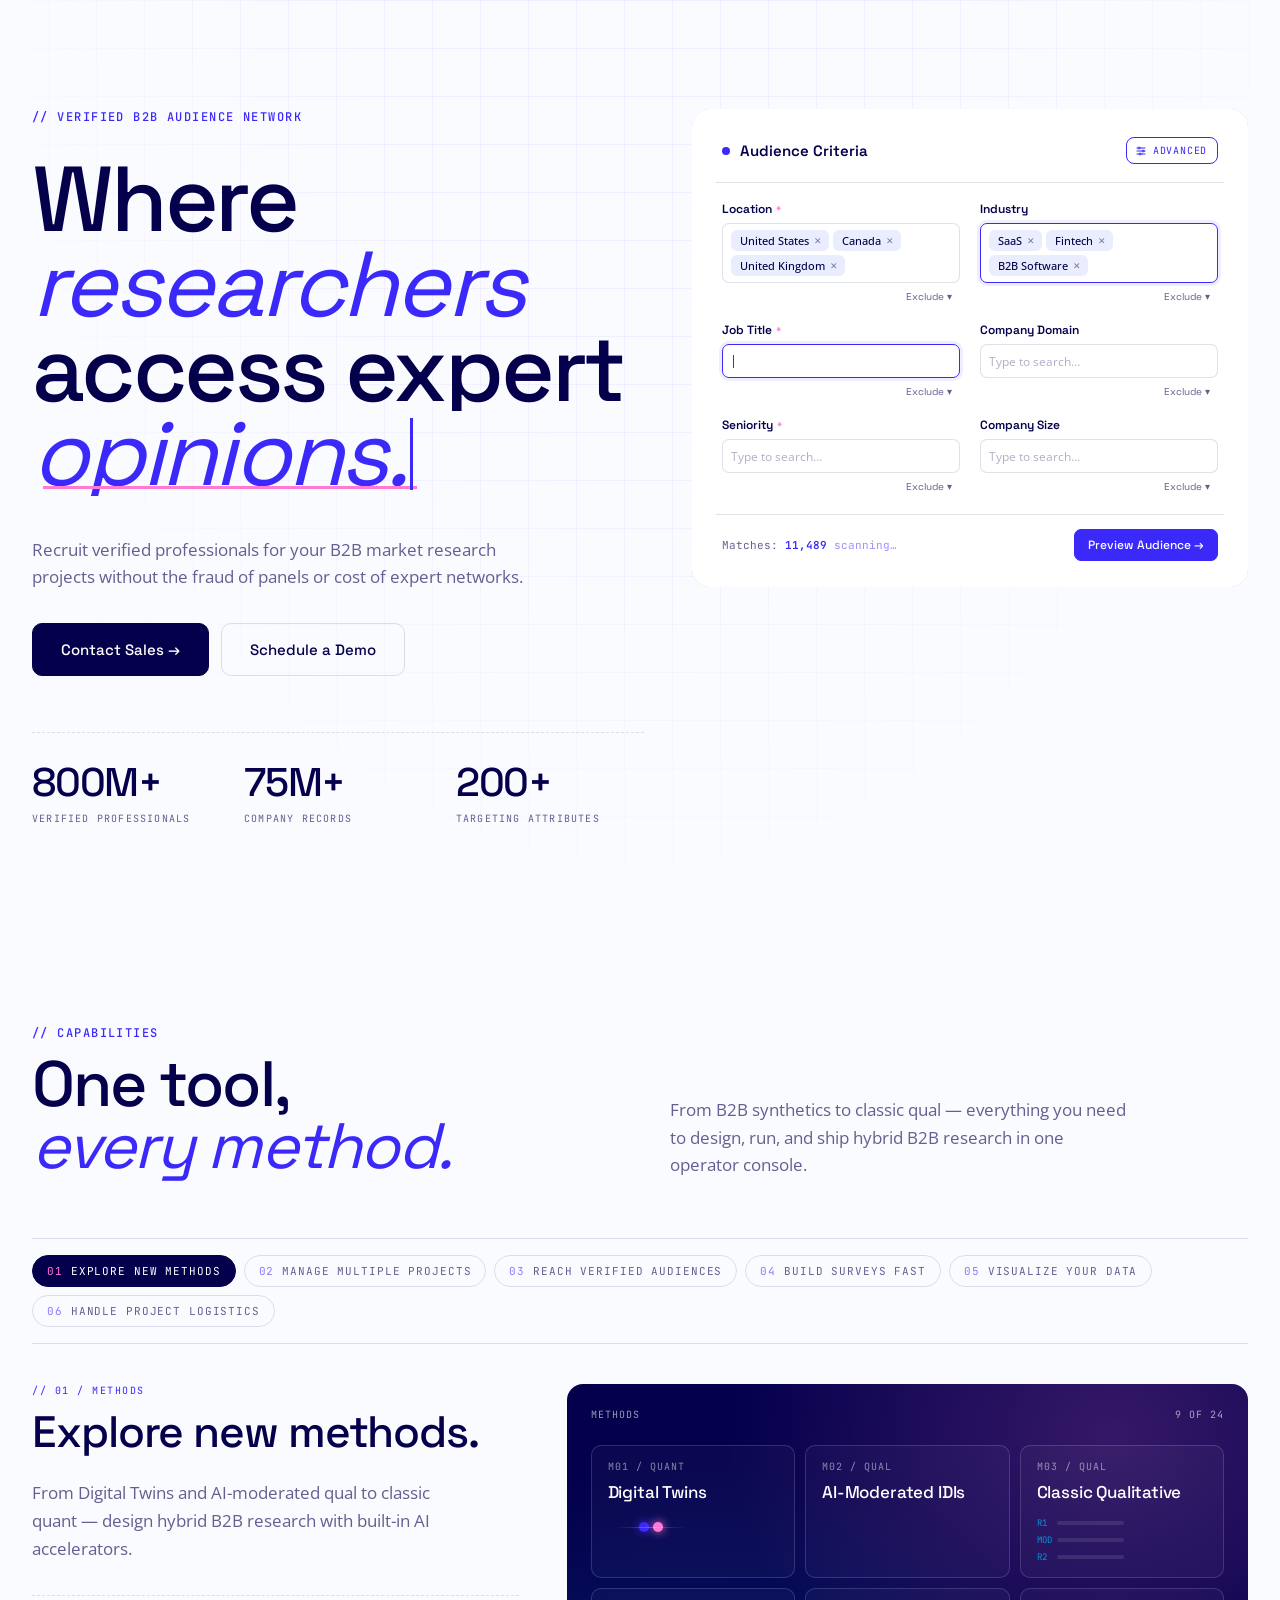
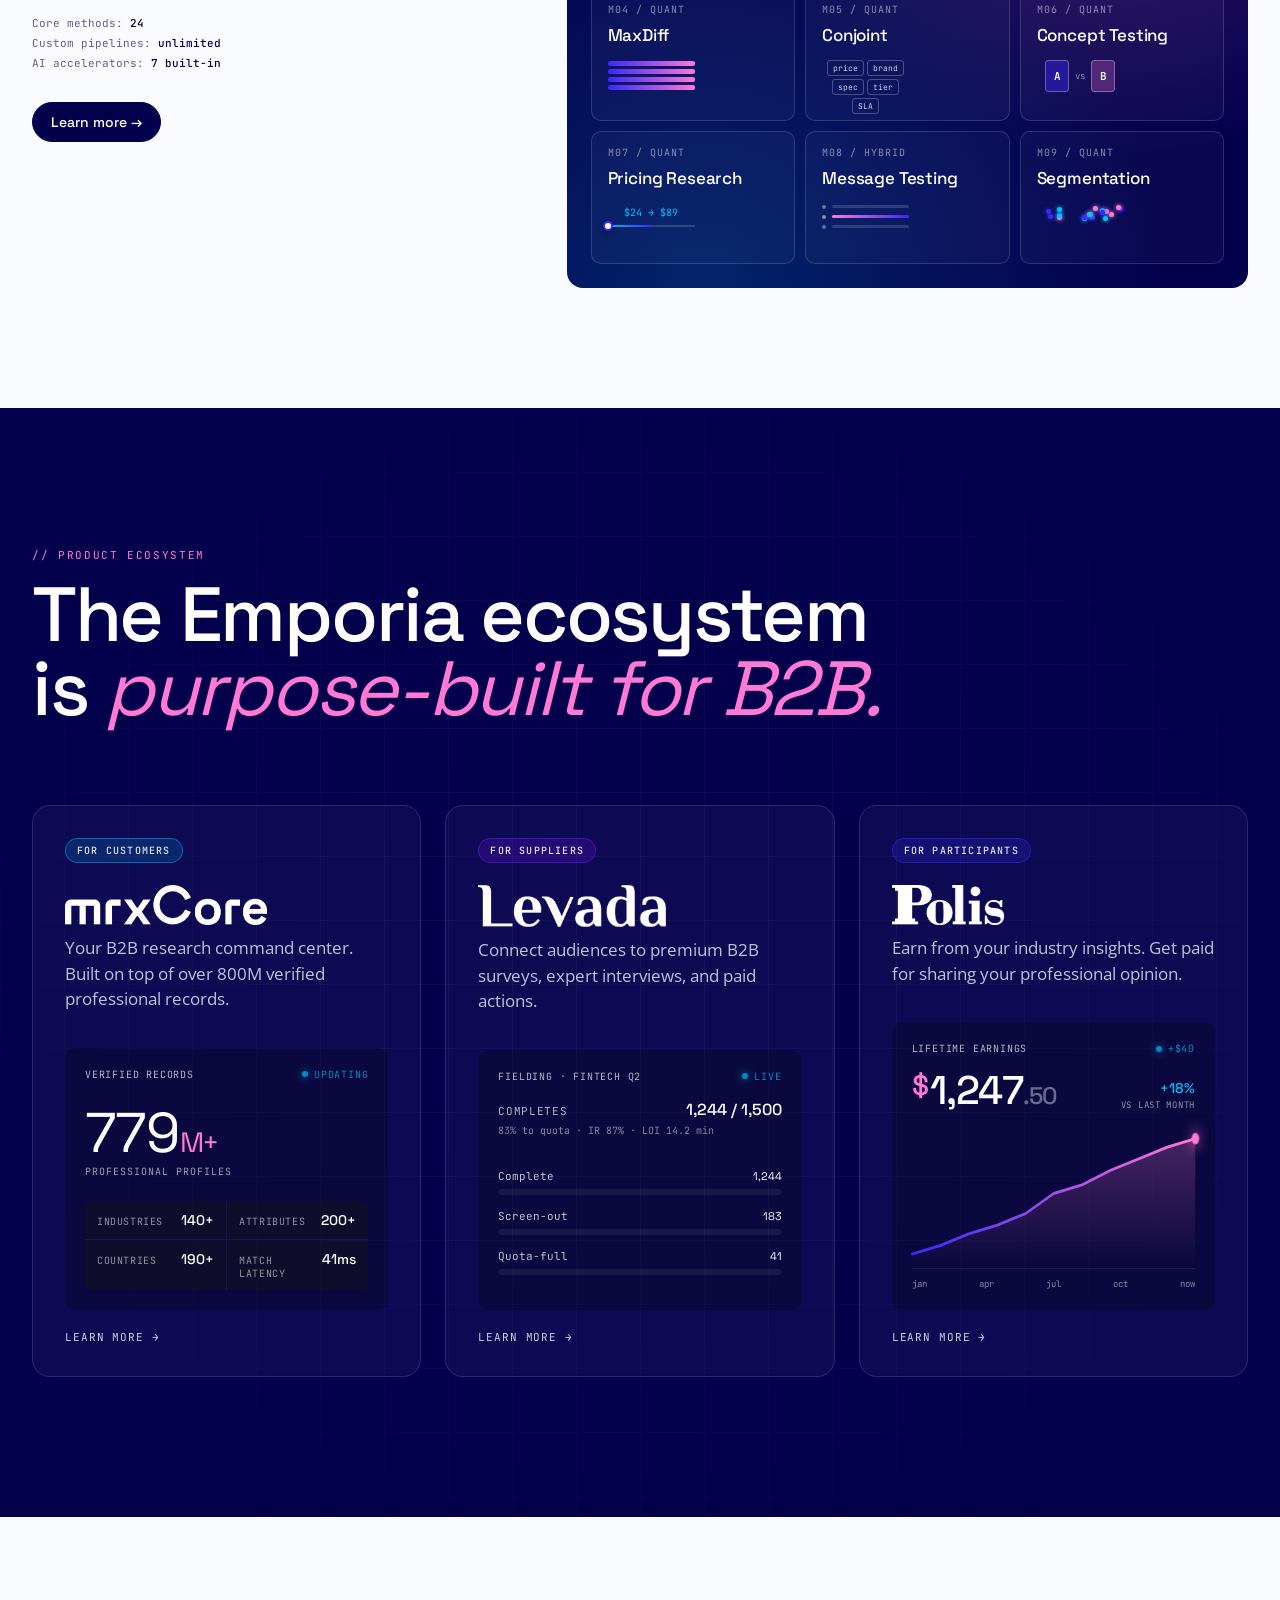
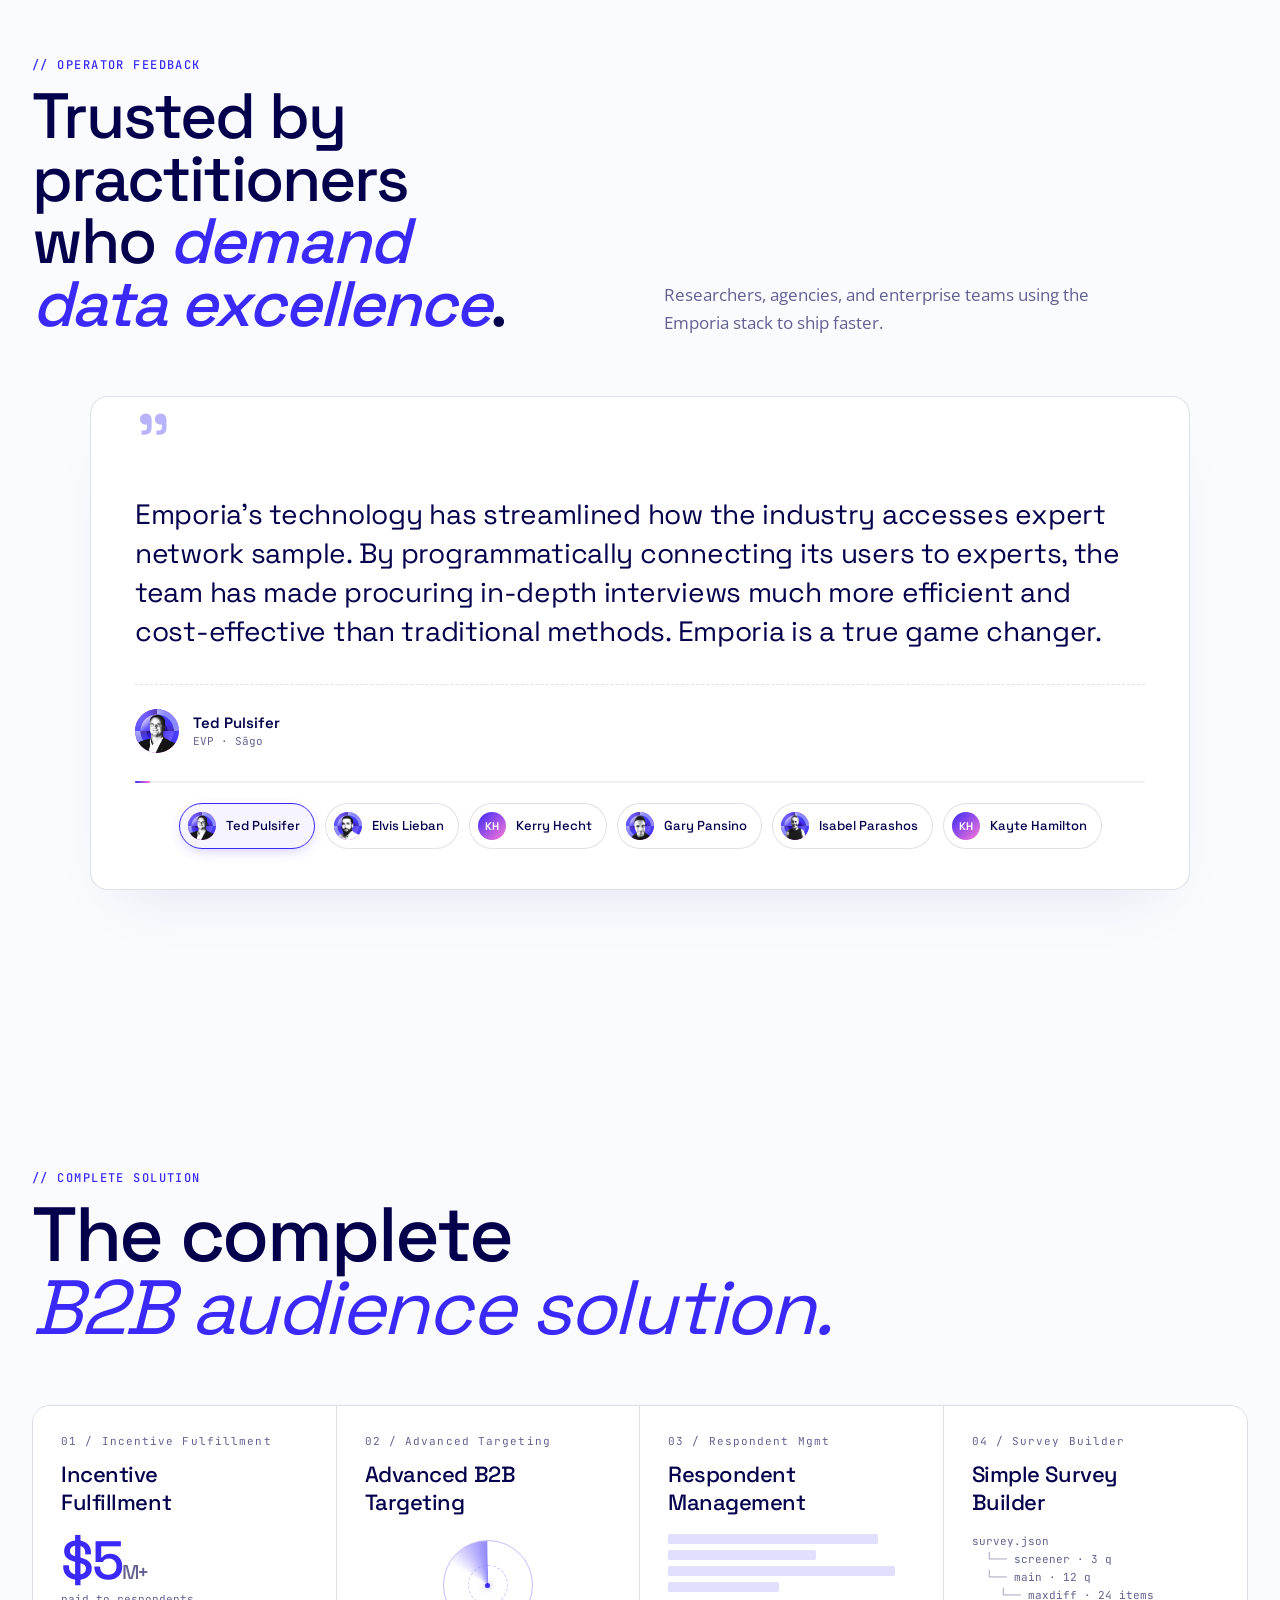
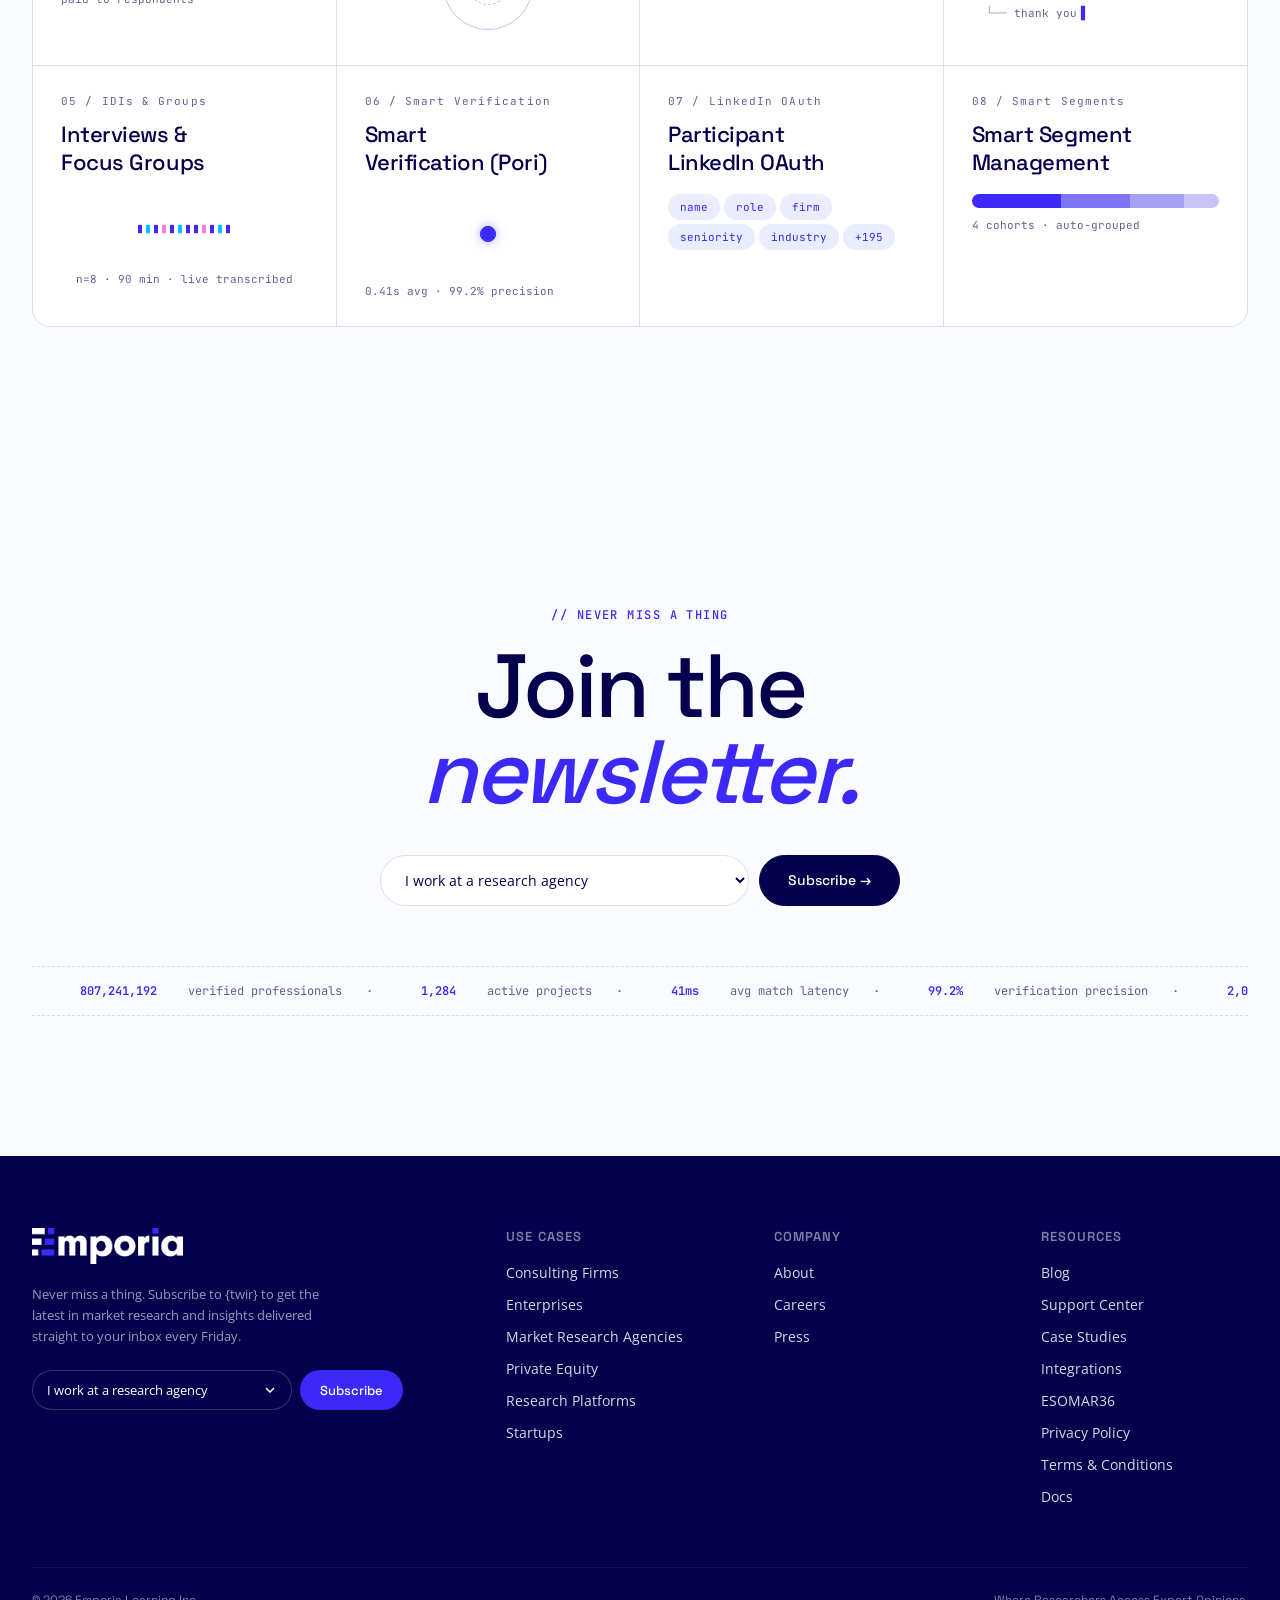
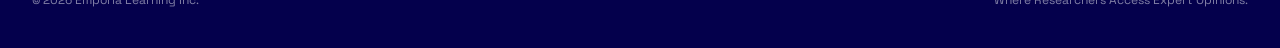
==== commit a6d41216: "Eyebrow prefix, new testimonials headline, monochrome Smart Segments bar - Hero eyebrow: prefix "//"" ====
--- a/index.html
+++ b/index.html
@@ -688,9 +688,9 @@
 .mini-segments { width: 100%; height: 14px; border-radius: 999px; overflow: hidden; background: rgba(4,0,76,.06); display: flex; position: relative; }
 .mini-segments .seg { height: 100%; width: 0; transition: width 1s cubic-bezier(.2,.8,.2,1); }
 .mini-segments .s1 { background: var(--emporia-blue); }
-.mini-segments .s2 { background: var(--soft-sky); }
-.mini-segments .s3 { background: var(--mint-pink); }
-.mini-segments .s4 { background: #7812F9; }
+.mini-segments .s2 { background: rgba(58,41,249,.62); }
+.mini-segments .s3 { background: rgba(58,41,249,.4); }
+.mini-segments .s4 { background: rgba(58,41,249,.22); }
 .mx.reveal.in .mini-segments .s1 { width: 36%; transition-delay: .15s; }
 .mx.reveal.in .mini-segments .s2 { width: 28%; transition-delay: .35s; }
 .mx.reveal.in .mini-segments .s3 { width: 22%; transition-delay: .55s; }
@@ -768,7 +768,7 @@
   <section class="hero">
     <div class="hero-split">
       <div class="hero-left">
-        <div class="eyebrow">Verified B2B Audience Network</div>
+        <div class="eyebrow">// Verified B2B Audience Network</div>
         <h1>
           <span class="line"><span>Where&nbsp;</span></span>
           <span class="line"><span><em class="accent">researchers</em></span></span>
@@ -1204,7 +1204,7 @@
 
   <section class="testis">
     <div class="testi-head">
-      <div><div class="eyebrow">// Operator feedback</div><h2>Don't take it <br/>from us, <span class="it">hear from</span> <br/>our users.</h2></div>
+      <div><div class="eyebrow">// Operator feedback</div><h2>Trusted by practitioners <br/>who <span class="it">demand <br/>data excellence</span>.</h2></div>
       <p style="font-size:17px;line-height:1.6;color:var(--muted);max-width:440px;margin:0;">Researchers, agencies, and enterprise teams using the Emporia stack to ship faster.</p>
     </div>
     <div class="testi-feature" id="testi-feature">
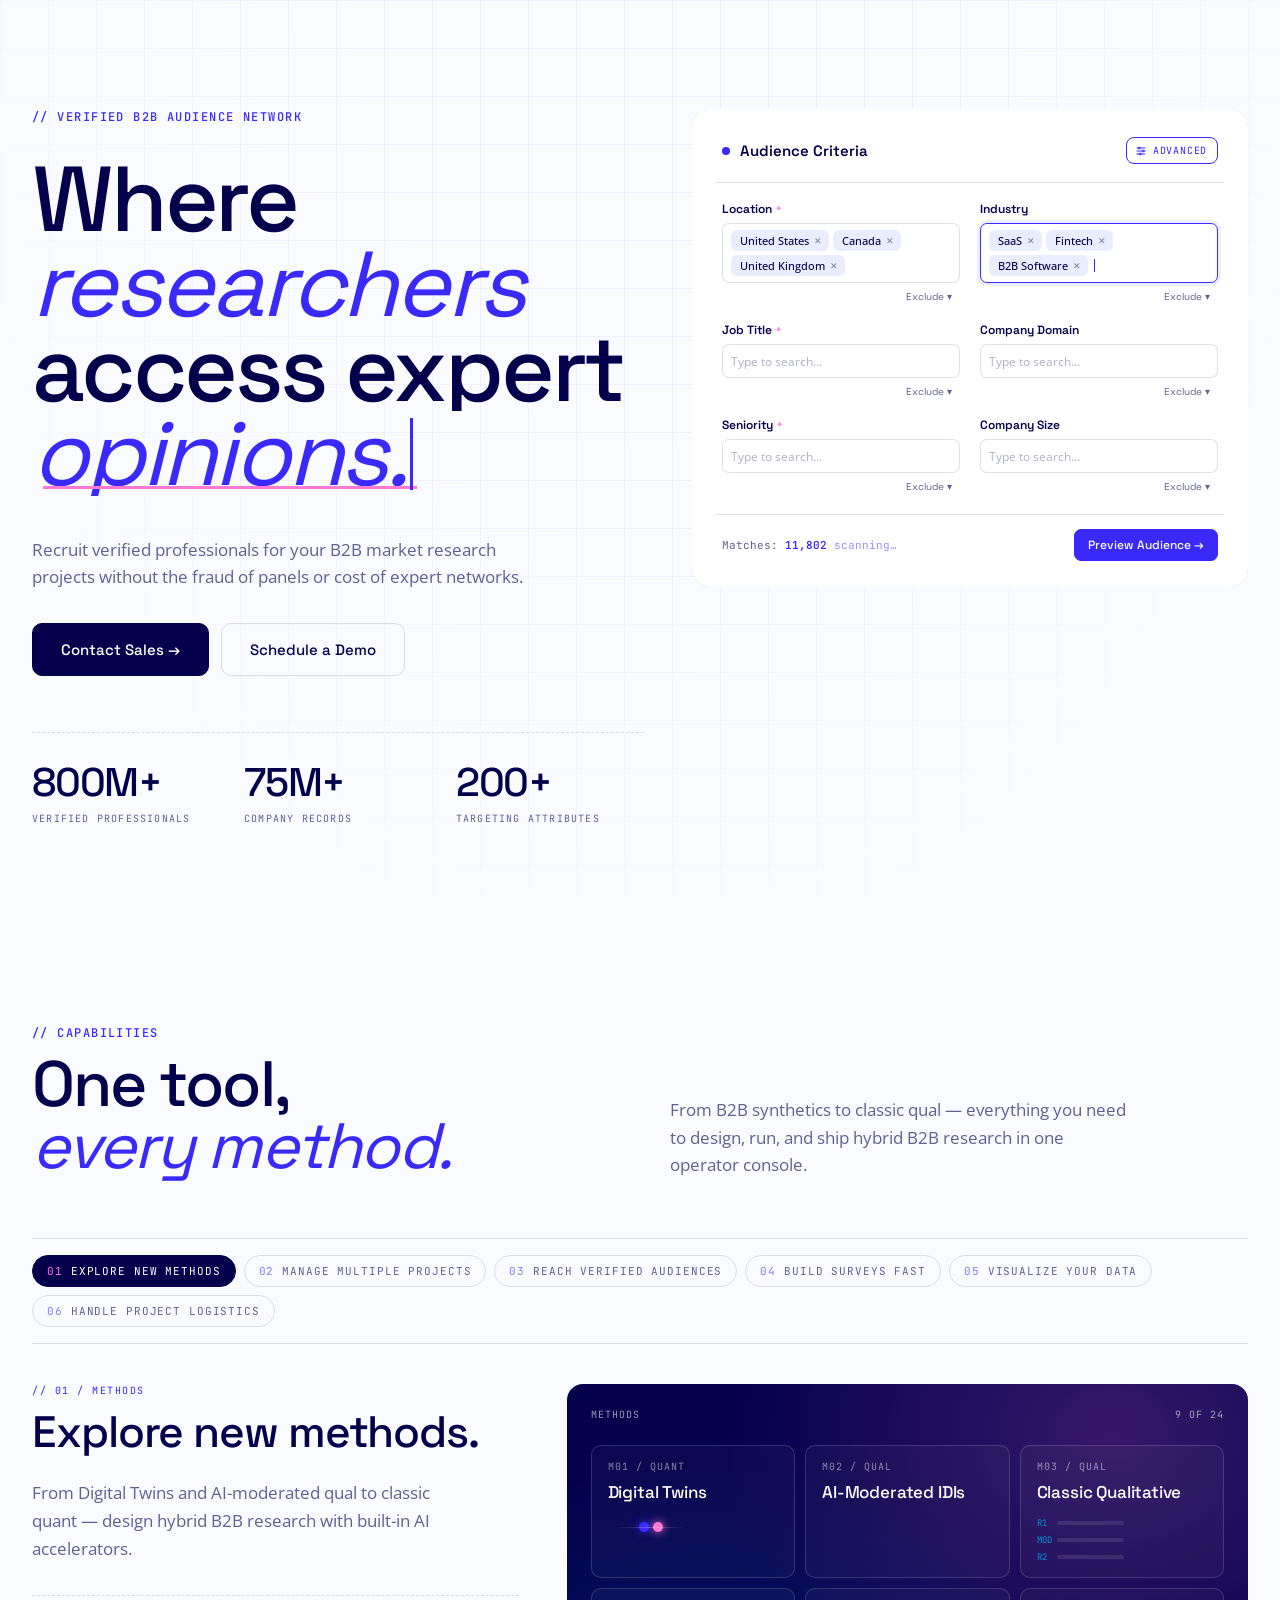
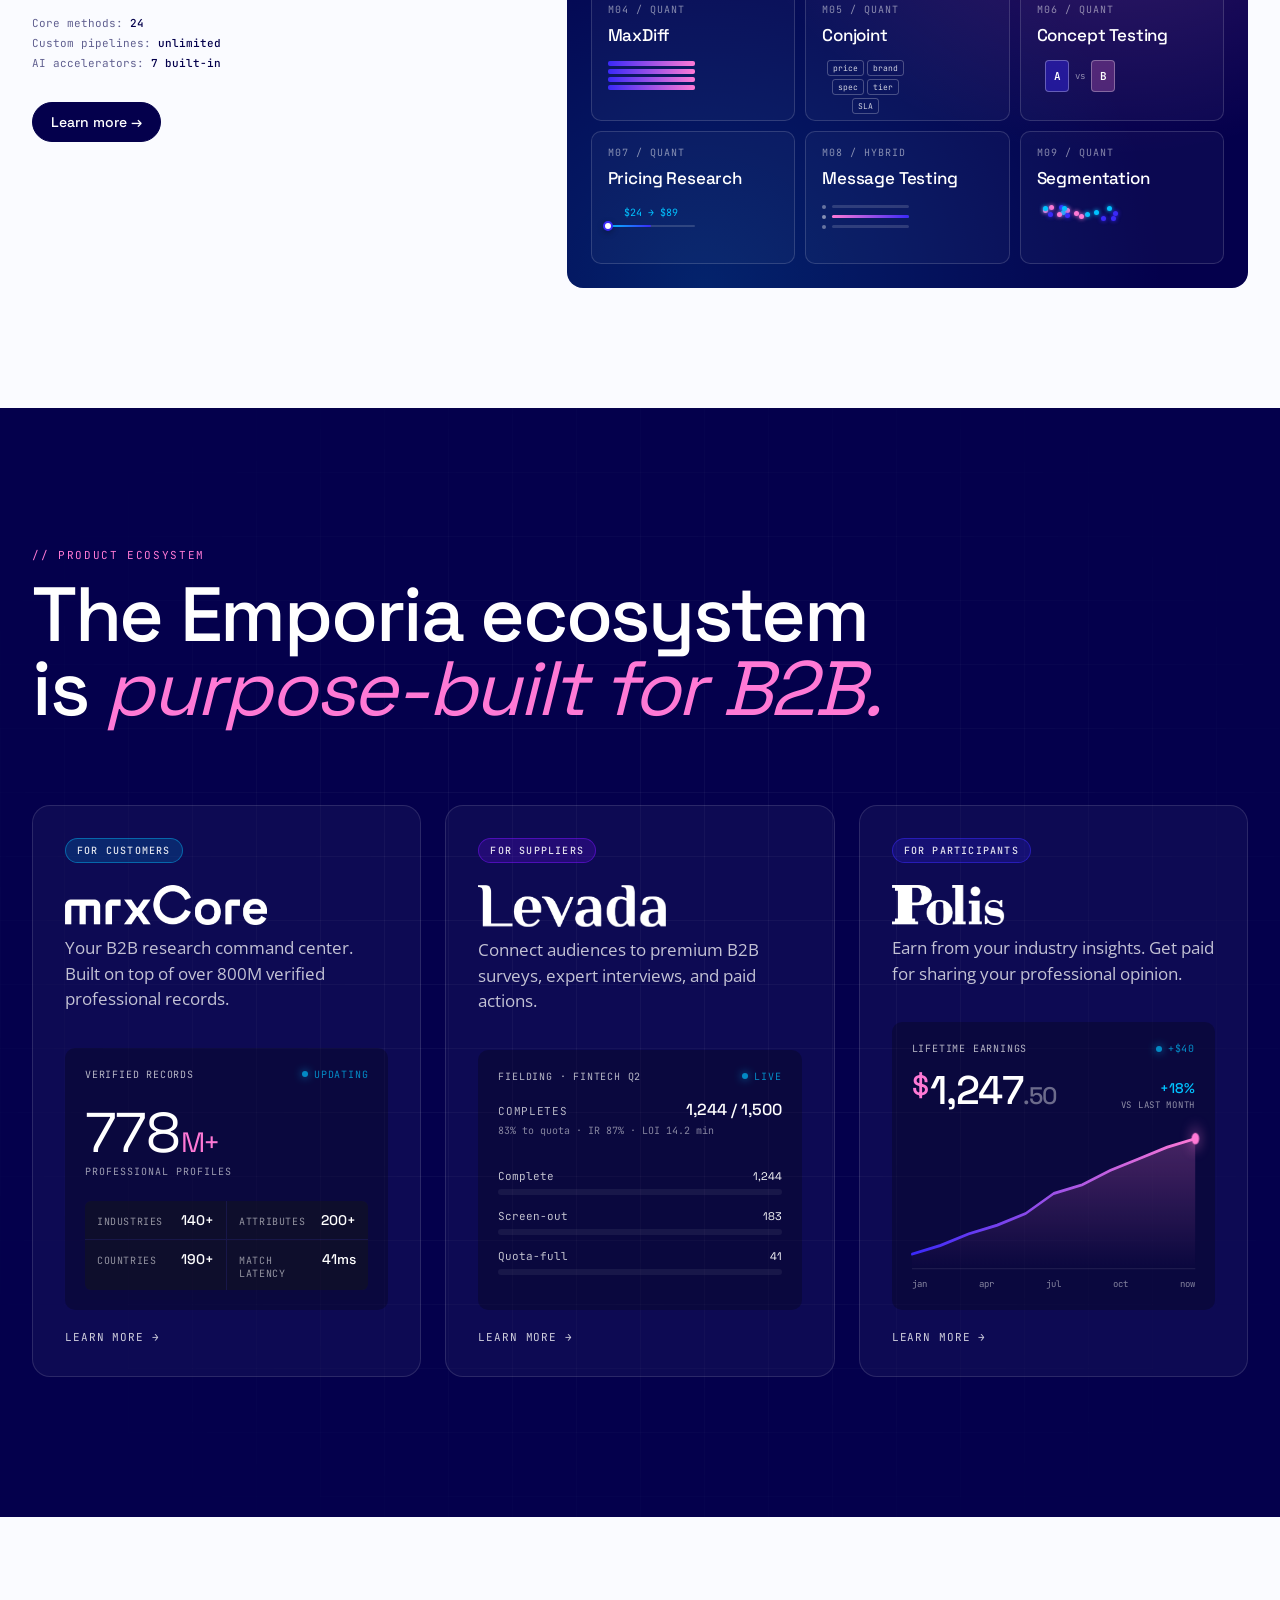
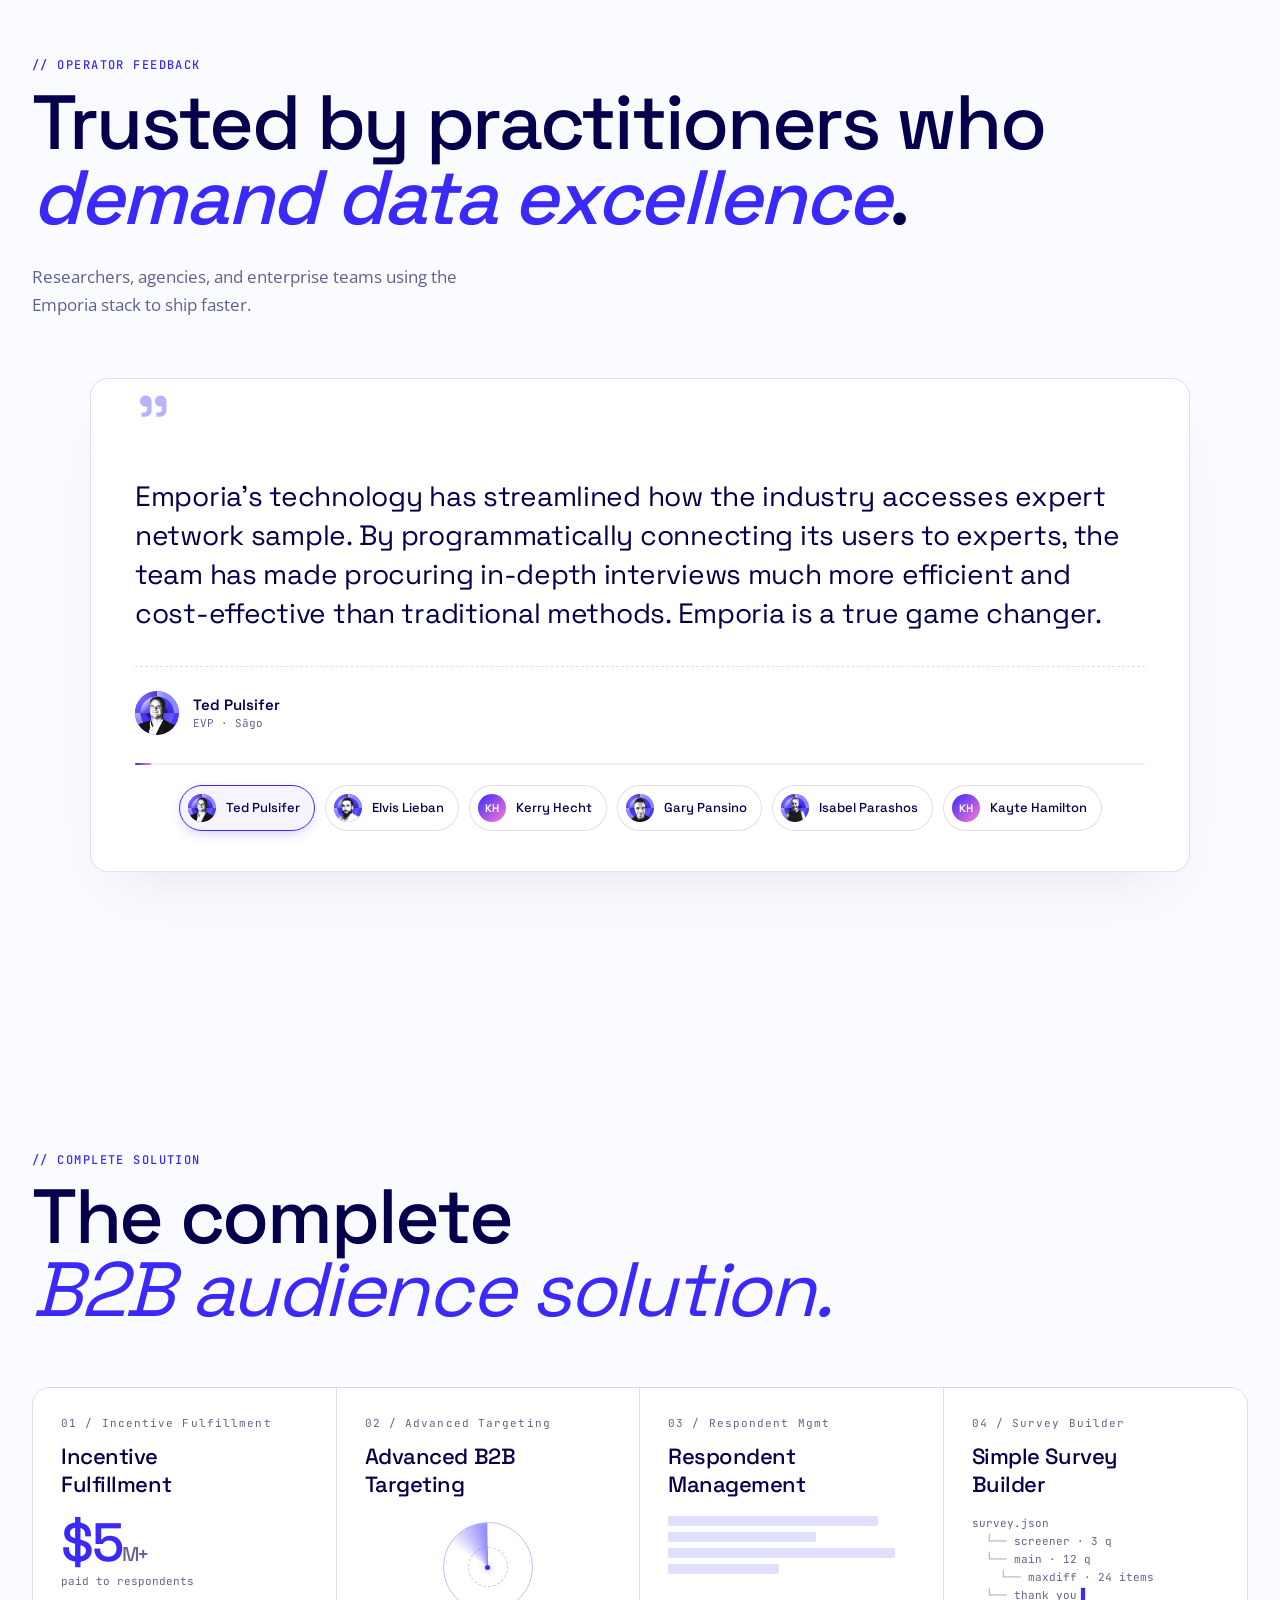
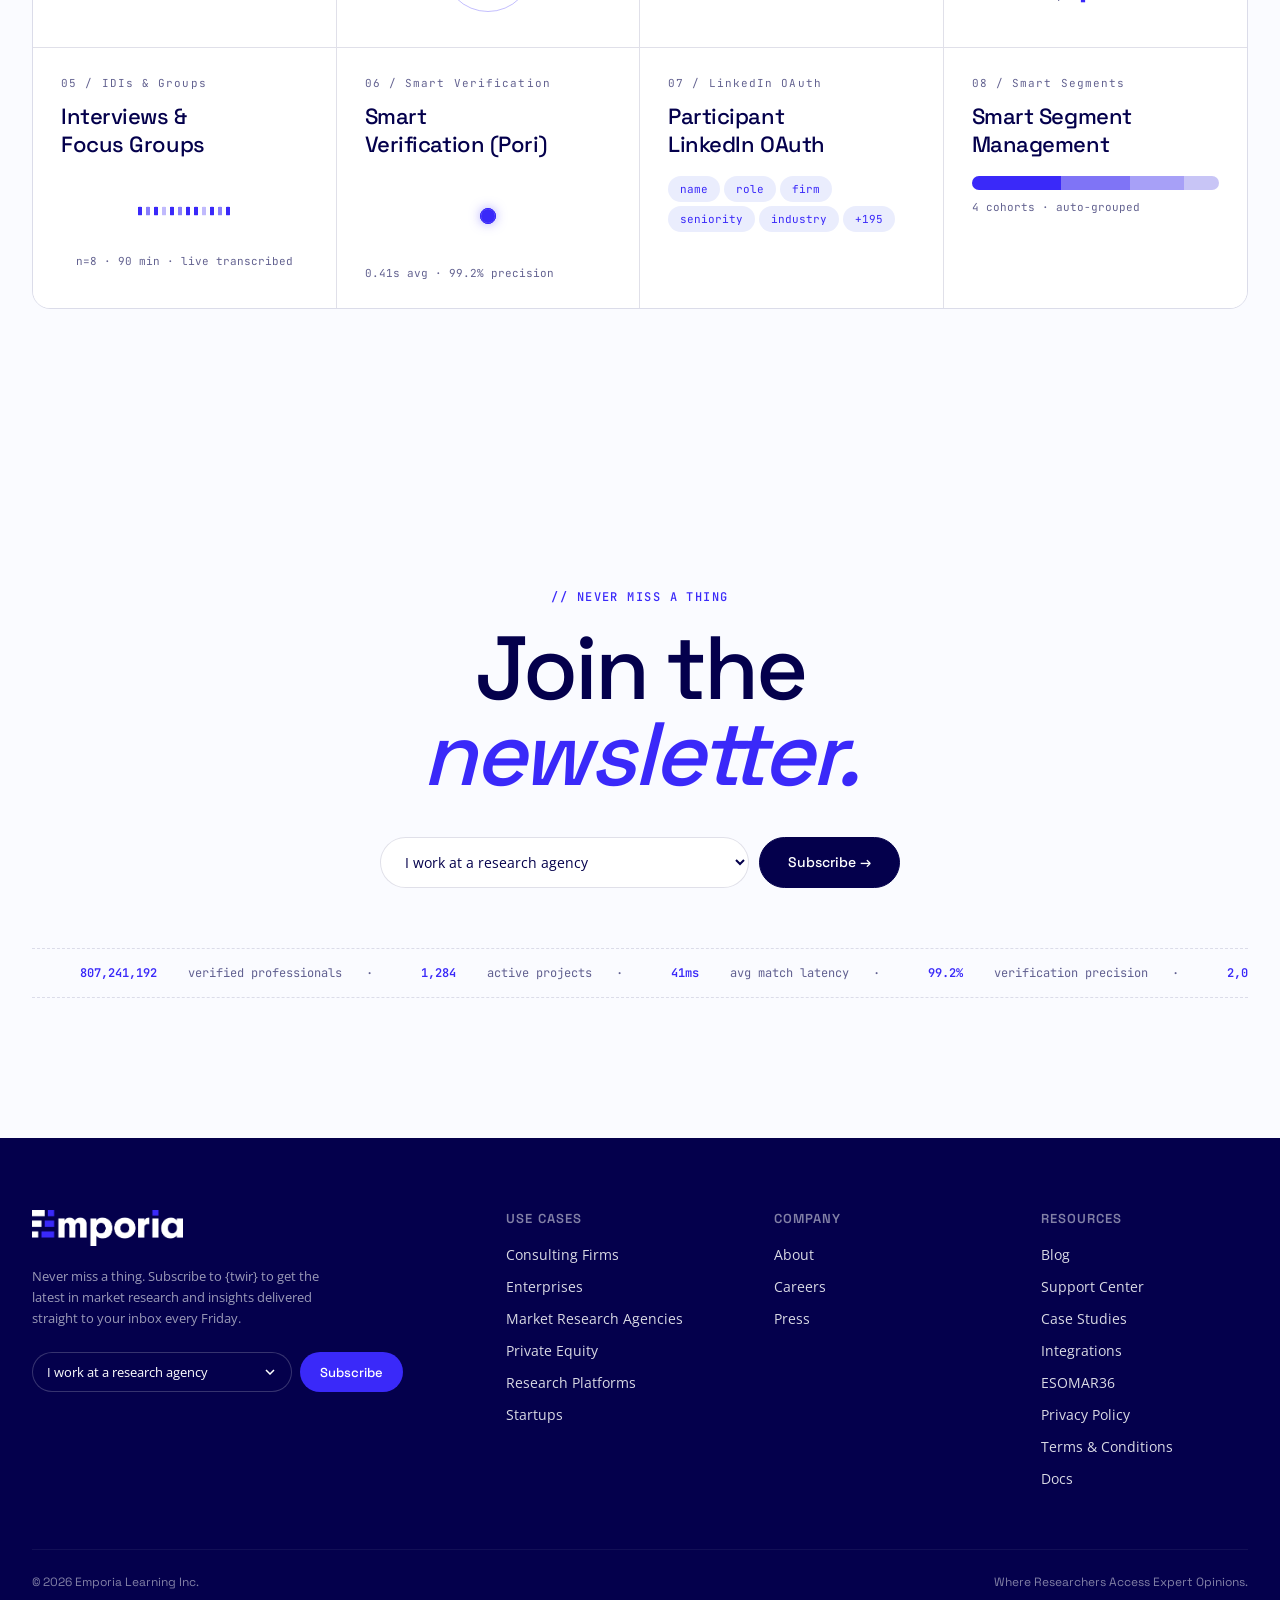
==== commit 21ac3d04: "Waveform: single-hue opacity scale; testimonials head stacks full-width - mini-waveform: drop the so" ====
--- a/index.html
+++ b/index.html
@@ -554,8 +554,8 @@
 .product .p-link { margin-top: 20px; font-family: 'JetBrains Mono', monospace; font-size: 11px; letter-spacing: .08em; text-transform: uppercase; color: #fff; text-decoration: none; display: inline-flex; align-items: center; gap: 8px; opacity: .8; transition: opacity .2s, gap .2s; }
 .product:hover .p-link { opacity: 1; gap: 12px; color: var(--mint-pink); }
 .testis { padding: 140px 32px; max-width: 1600px; margin: 0 auto; overflow: hidden; }
-.testi-head { max-width: 1440px; margin: 0 auto 60px; display: grid; grid-template-columns: 1fr 1fr; gap: 48px; align-items: end; }
-.testi-head h2 { font-family: 'Space Grotesk', sans-serif; font-size: clamp(40px, 5vw, 72px); line-height: .98; letter-spacing: -.03em; font-weight: 500; margin: 12px 0 0; color: var(--deep-blue); }
+.testi-head { max-width: 1440px; margin: 0 auto 60px; display: flex; flex-direction: column; gap: 28px; }
+.testi-head h2 { font-family: 'Space Grotesk', sans-serif; font-size: clamp(48px, 6vw, 88px); line-height: .98; letter-spacing: -.03em; font-weight: 500; margin: 12px 0 0; color: var(--deep-blue); }
 .testi-head h2 .it { font-style: italic; color: var(--emporia-blue); }
 .matrix { padding: 140px 32px; max-width: 1440px; margin: 0 auto; }
 .matrix-head { margin-bottom: 60px; }
@@ -648,8 +648,8 @@
 /* 05 · IDIs & Groups — audio waveform pulsing across the tile */
 .mini-waveform { display: flex; align-items: center; justify-content: center; gap: 4px; height: 70px; width: 100%; }
 .mini-waveform .wb { width: 4px; height: 56px; border-radius: 2px; background: var(--emporia-blue); transform-origin: center; transform: scaleY(.15); animation: wf-bounce 1.1s ease-in-out infinite; }
-.mini-waveform .wb:nth-child(2), .mini-waveform .wb:nth-child(6), .mini-waveform .wb:nth-child(11) { background: var(--soft-sky); }
-.mini-waveform .wb:nth-child(4), .mini-waveform .wb:nth-child(9) { background: var(--mint-pink); }
+.mini-waveform .wb:nth-child(2), .mini-waveform .wb:nth-child(6), .mini-waveform .wb:nth-child(11) { background: rgba(58,41,249,.6); }
+.mini-waveform .wb:nth-child(4), .mini-waveform .wb:nth-child(9) { background: rgba(58,41,249,.32); }
 .mini-waveform .wb:nth-child(1) { animation-delay: -.05s; }
 .mini-waveform .wb:nth-child(2) { animation-delay: -.45s; }
 .mini-waveform .wb:nth-child(3) { animation-delay: -.85s; }
@@ -757,7 +757,7 @@
   .pviz-quota-fill::after, .pviz-polis-graph .endpoint-pulse { animation: none; }
   .product .pviz-attr { opacity: 1; transform: none; }
 }
-@media (max-width: 960px) { .hero-split, .cap-head, .cap-display, .products, .testi-head { grid-template-columns: 1fr; } .matrix-grid { grid-template-columns: repeat(2,1fr); } .mx { border-right-width: 1px !important; } .mx:nth-child(2n) { border-right: 0 !important; } }
+@media (max-width: 960px) { .hero-split, .cap-head, .cap-display, .products { grid-template-columns: 1fr; } .matrix-grid { grid-template-columns: repeat(2,1fr); } .mx { border-right-width: 1px !important; } .mx:nth-child(2n) { border-right: 0 !important; } }
 </style>
 </head>
 <body>
@@ -1204,7 +1204,7 @@
 
   <section class="testis">
     <div class="testi-head">
-      <div><div class="eyebrow">// Operator feedback</div><h2>Trusted by practitioners <br/>who <span class="it">demand <br/>data excellence</span>.</h2></div>
+      <div><div class="eyebrow">// Operator feedback</div><h2>Trusted by practitioners who <span class="it">demand data excellence</span>.</h2></div>
       <p style="font-size:17px;line-height:1.6;color:var(--muted);max-width:440px;margin:0;">Researchers, agencies, and enterprise teams using the Emporia stack to ship faster.</p>
     </div>
     <div class="testi-feature" id="testi-feature">
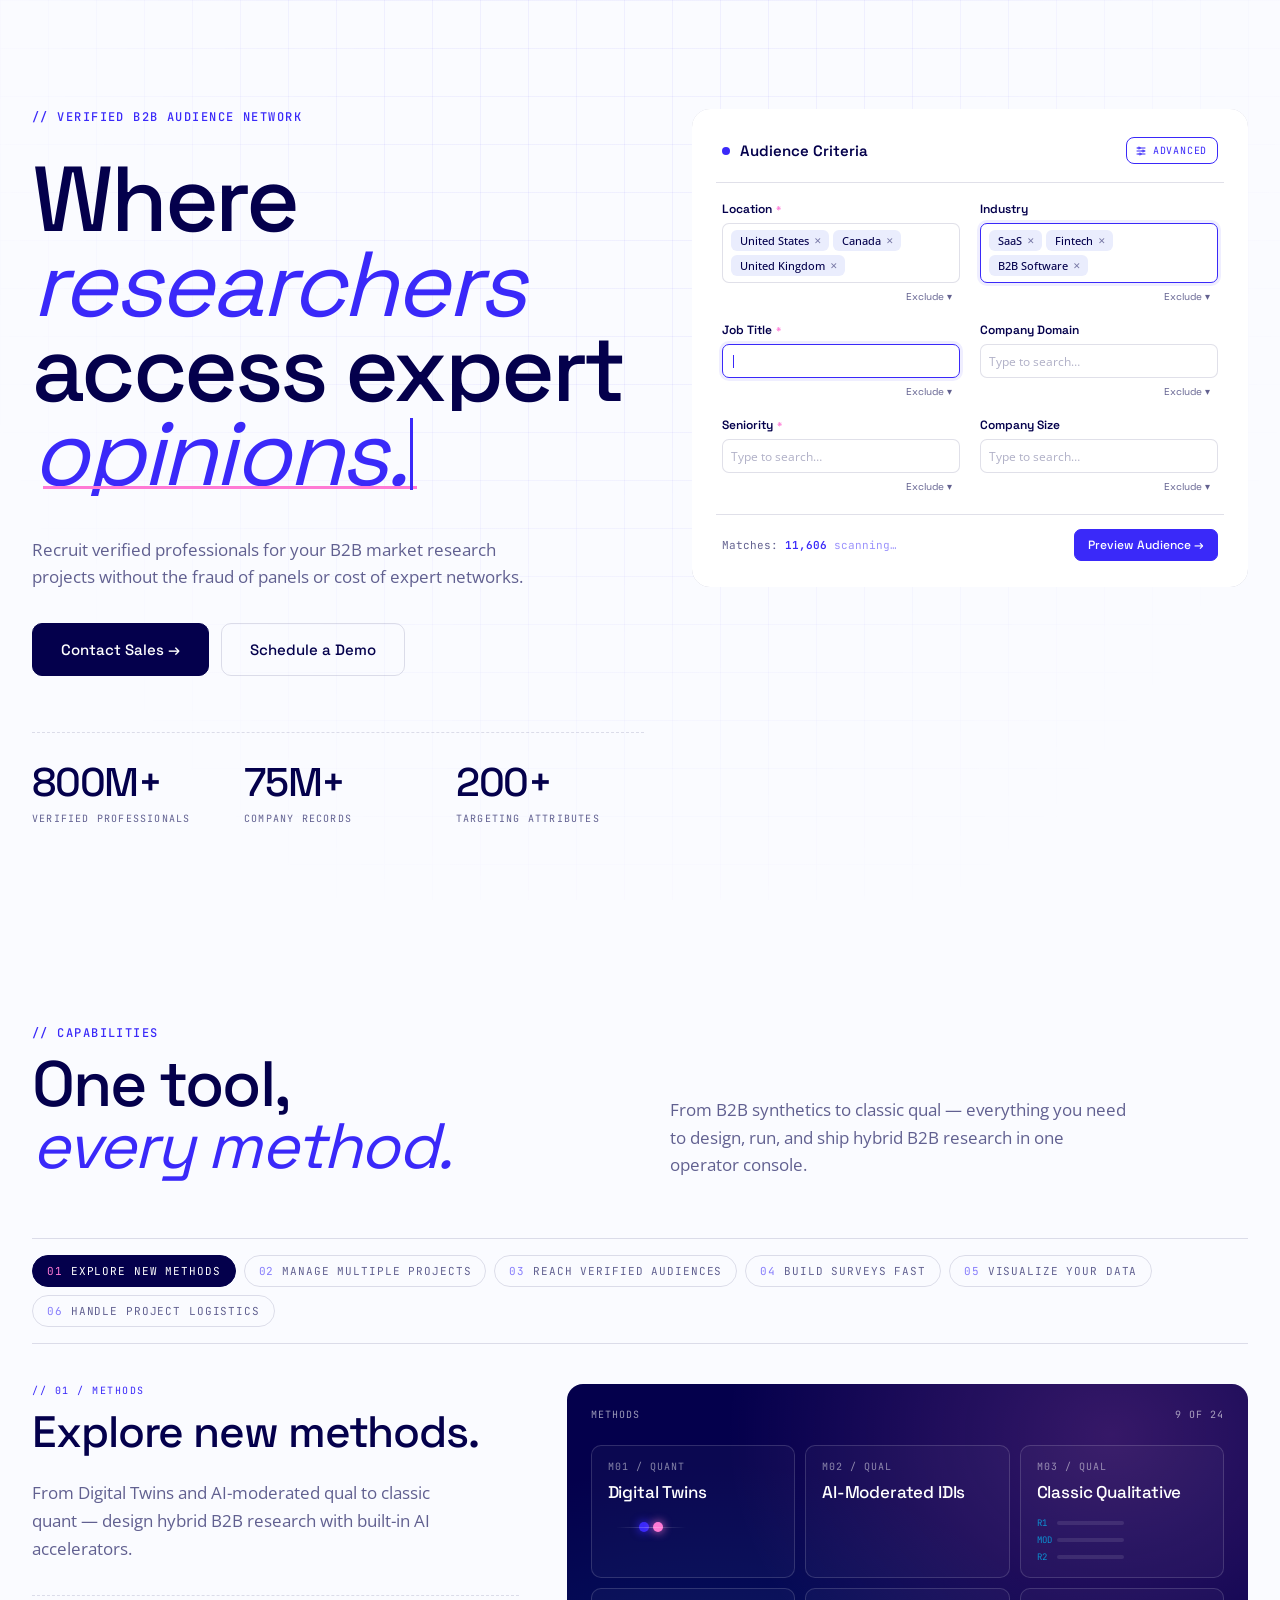
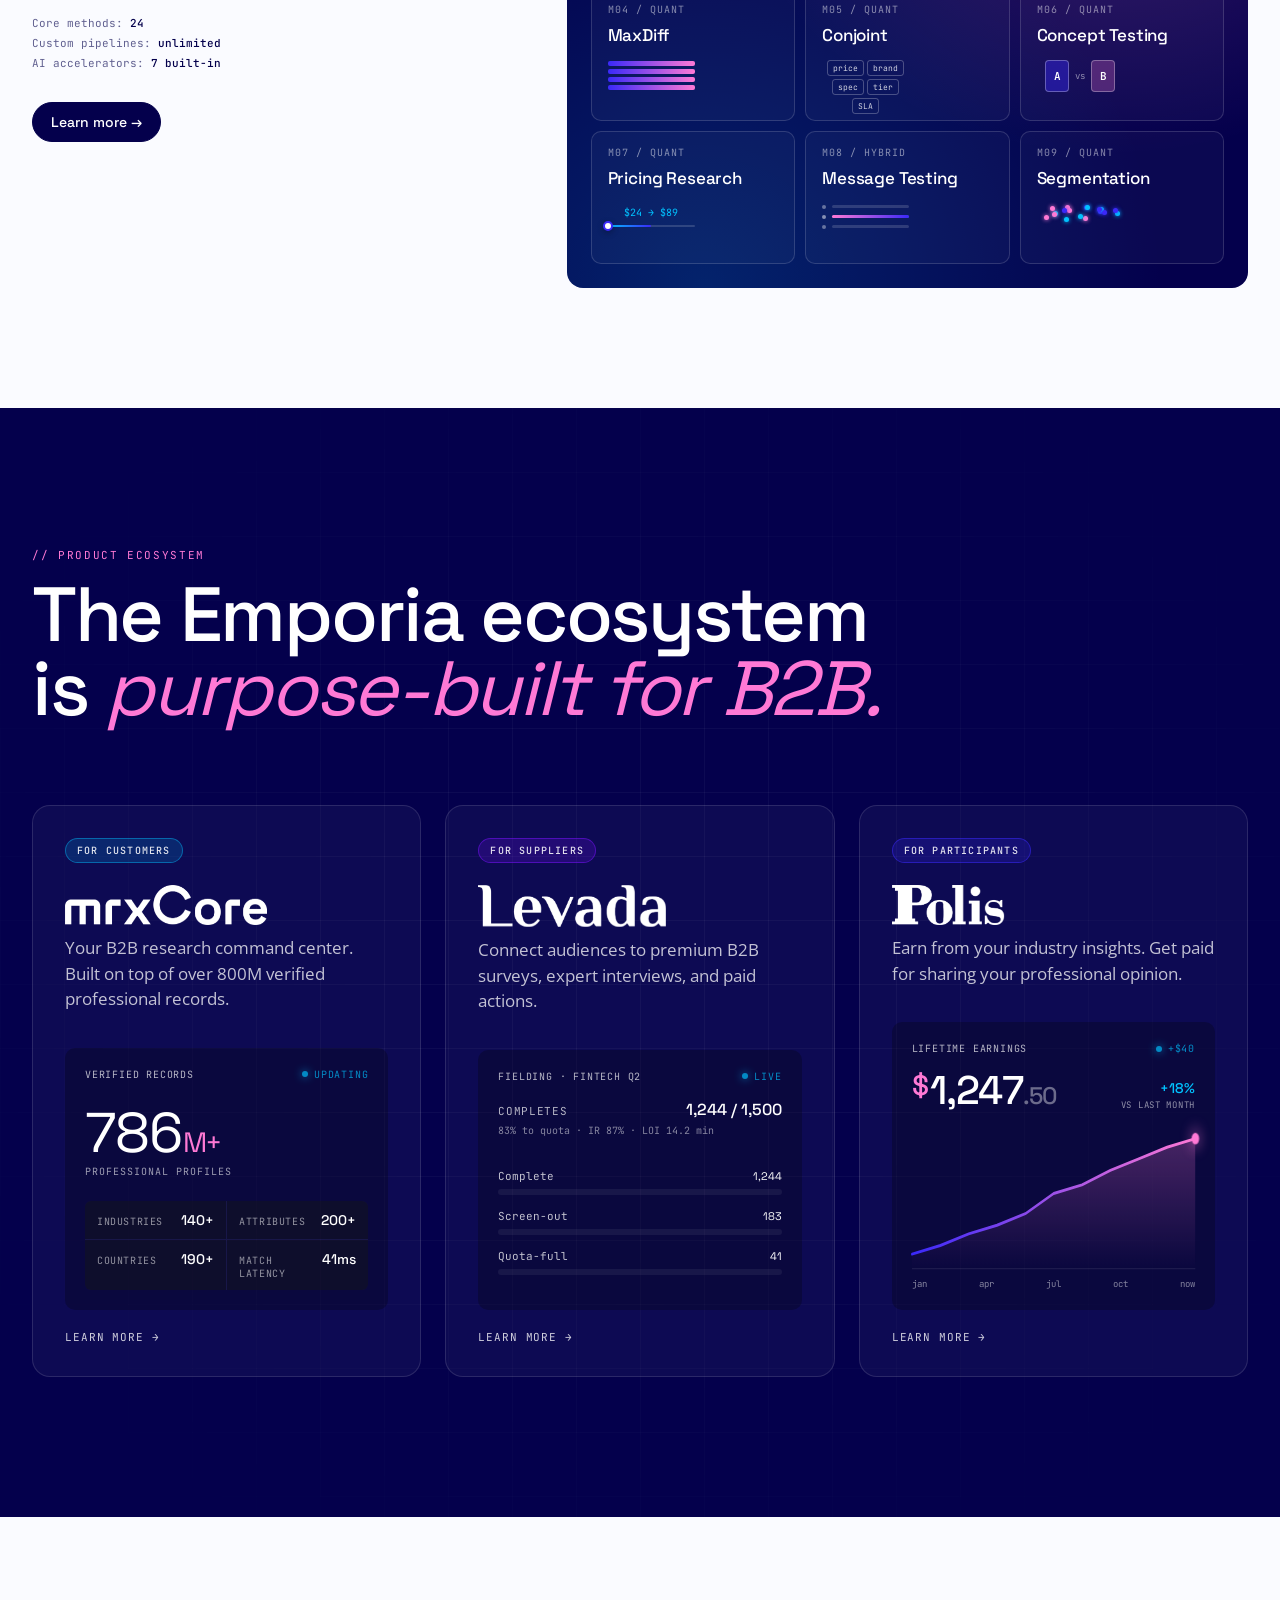
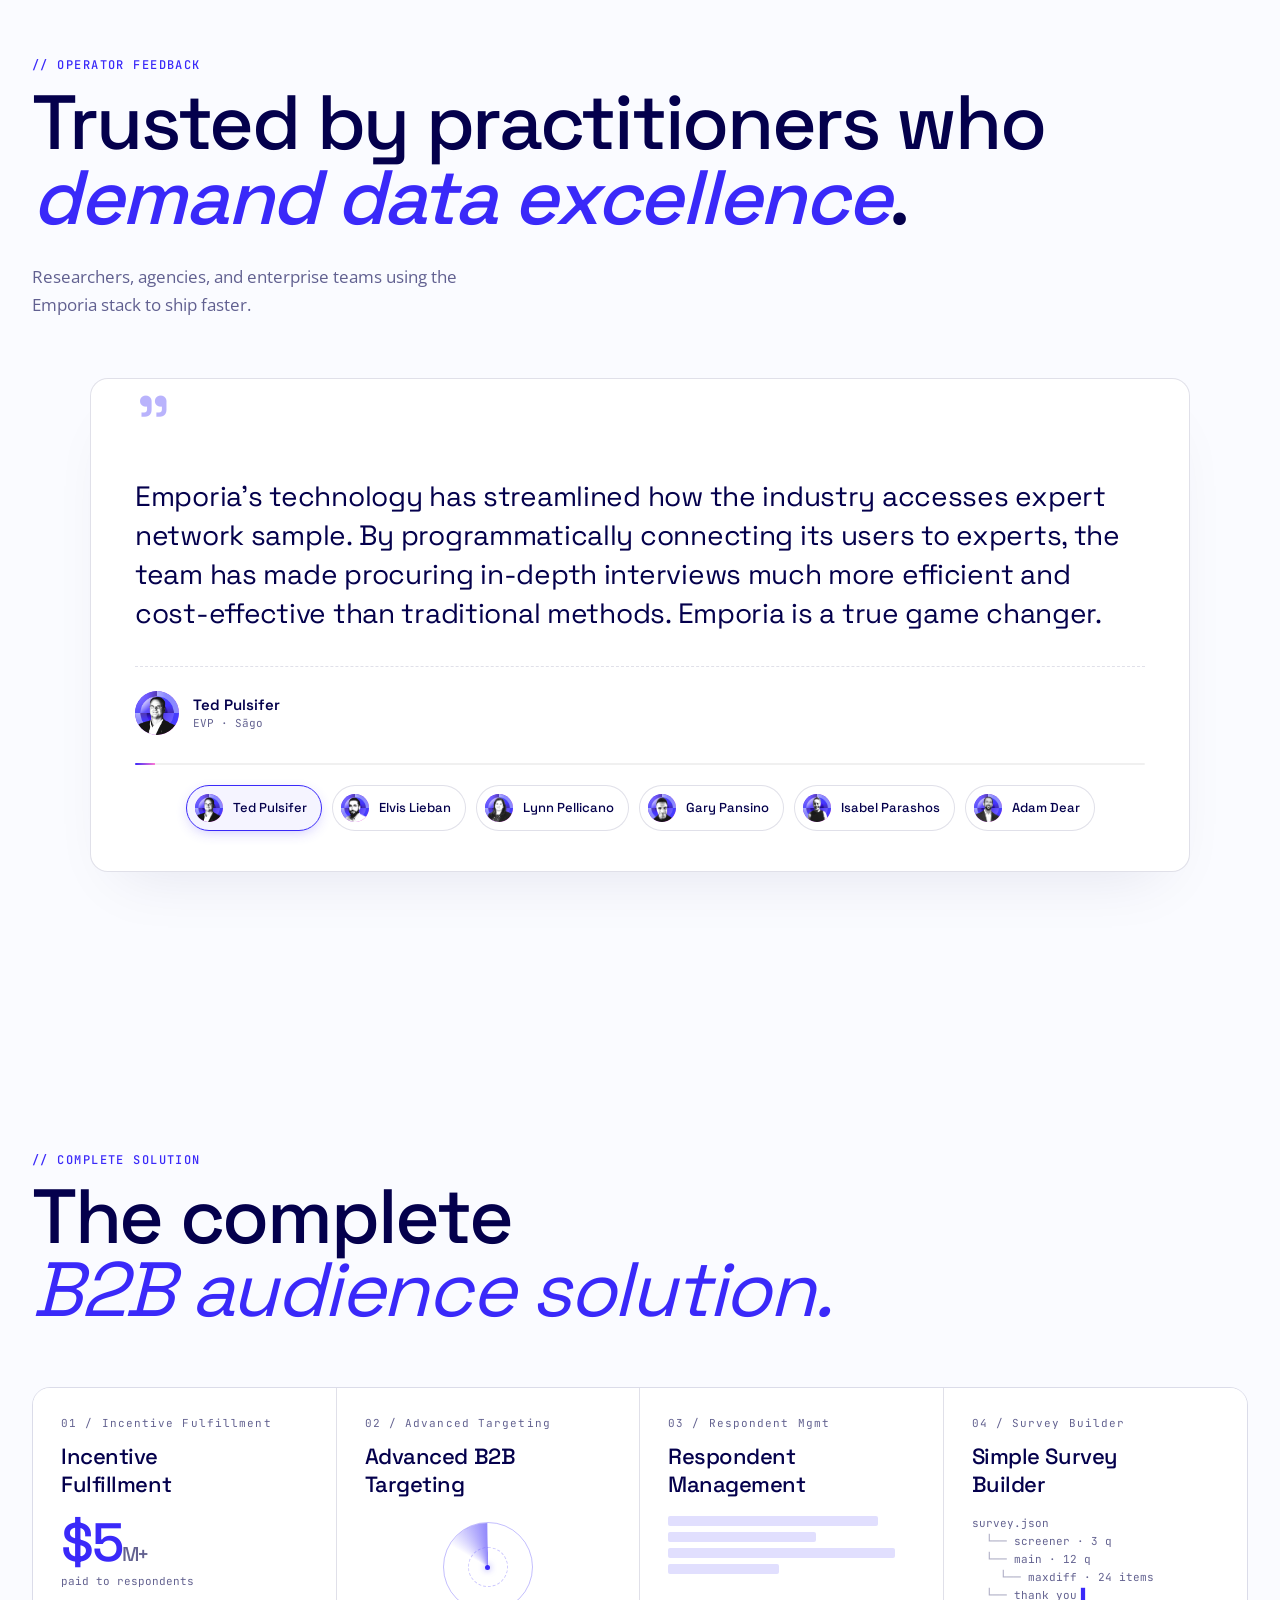
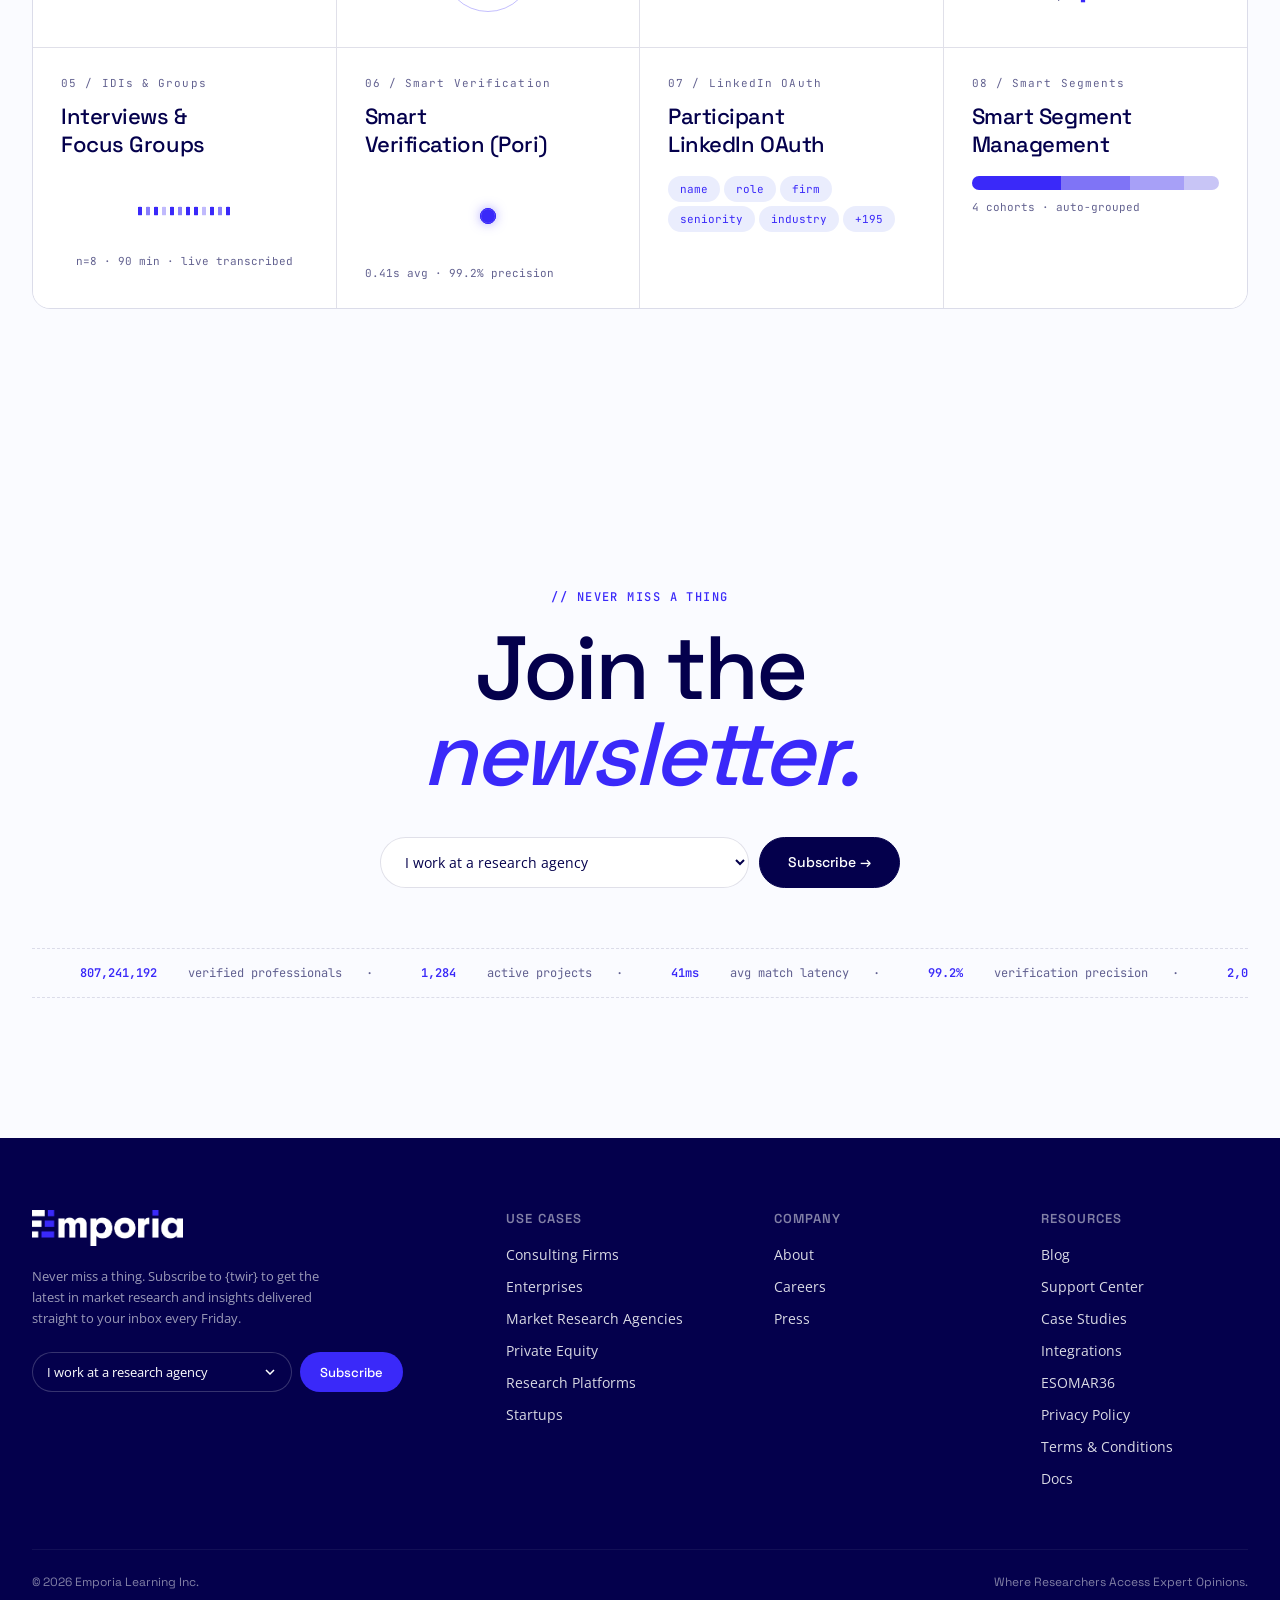
==== commit 52bd2a53: "Testimonials: replace Kerry/Kayte entries with Lynn Pellicano (Simon-Kucher) and Adam Dear (IncQuery" ====
--- a/index.html
+++ b/index.html
@@ -1559,7 +1559,7 @@
   for(let i=0;i<4;i++) push();
   setInterval(push, 2800);
 })();
-const TESTIS=[{n:'Ted Pulsifer',r:'EVP · Sāgo',i:'TP',img:'assets/quote-ted.png',q:"Emporia's technology has streamlined how the industry accesses expert network sample. By programmatically connecting its users to experts, the team has made procuring in-depth interviews much more efficient and cost-effective than traditional methods. Emporia is a true game changer."},{n:'Elvis Lieban',r:'Sr. PMM · Gong',i:'EL',img:'assets/quote-elvis.png',q:"Emporia gives us another perspective. Our product team does a really great job working with our existing customers. Emporia allows me to find new audiences and conduct that initial research that helps set the stage for potential new customers, products and markets."},{n:'Kerry Hecht',r:'Founder & CEO · 10K Humans',i:'KH',q:"Emporia is more than just a platform—the team is always ready to act as a strategic thought partner for us. Their openness to creative collaboration allows us to discover new ways of working."},{n:'Gary Pansino',r:'Managing Partner · Velodu',i:'GP',img:'assets/quote-gary.png',q:"We were thrilled with Emporia's excellent data quality, professionalism, responsiveness, and speed in delivering a very high-end, niche audience of investment fund managers and venture capital professionals."},{n:'Isabel Parashos',r:'Sr. Insights · Xero',i:'IP',img:'assets/quote-isabel.png',q:"We are often trying to recruit hard to reach audiences and so it's imperative for us to have high quality data and verified respondents. Emporia go above and beyond to help us."},{n:'Kayte Hamilton',r:'Founder · The Social Question',i:'KH',q:"The growing Emporia team places high value on conversation and collaboration when it comes to bidding projects. You get a hybrid experience of DIY + expert guidance."}];
+const TESTIS=[{n:'Ted Pulsifer',r:'EVP · Sāgo',i:'TP',img:'assets/quote-ted.png',q:"Emporia's technology has streamlined how the industry accesses expert network sample. By programmatically connecting its users to experts, the team has made procuring in-depth interviews much more efficient and cost-effective than traditional methods. Emporia is a true game changer."},{n:'Elvis Lieban',r:'Sr. PMM · Gong',i:'EL',img:'assets/quote-elvis.png',q:"Emporia gives us another perspective. Our product team does a really great job working with our existing customers. Emporia allows me to find new audiences and conduct that initial research that helps set the stage for potential new customers, products and markets."},{n:'Lynn Pellicano',r:'Director of Market Research · Simon-Kucher',i:'LP',img:'assets/quote-lynn.png',q:"Emporia combines strong data quality with a team that genuinely cares about the work. They're thorough, professional, and focused on getting the details right, which shows in the results."},{n:'Gary Pansino',r:'Managing Partner · Velodu',i:'GP',img:'assets/quote-gary.png',q:"We were thrilled with Emporia's excellent data quality, professionalism, responsiveness, and speed in delivering a very high-end, niche audience of investment fund managers and venture capital professionals."},{n:'Isabel Parashos',r:'Sr. Insights · Xero',i:'IP',img:'assets/quote-isabel.png',q:"We are often trying to recruit hard to reach audiences and so it's imperative for us to have high quality data and verified respondents. Emporia go above and beyond to help us."},{n:'Adam Dear',r:'SVP, Client Relations · IncQuery',i:'AD',img:'assets/quote-adam.png',q:"We view data collection through a provider-agnostic lens, prioritizing quality, speed, and client budget. Emporia consistently meets our standards using a recruitment methodology that delivers cost advantages compared to traditional, manual approaches."}];
 /* Testimonials — Featured quote + rail */
 (function(){
   const wrap=document.getElementById('tf-quote-wrap');
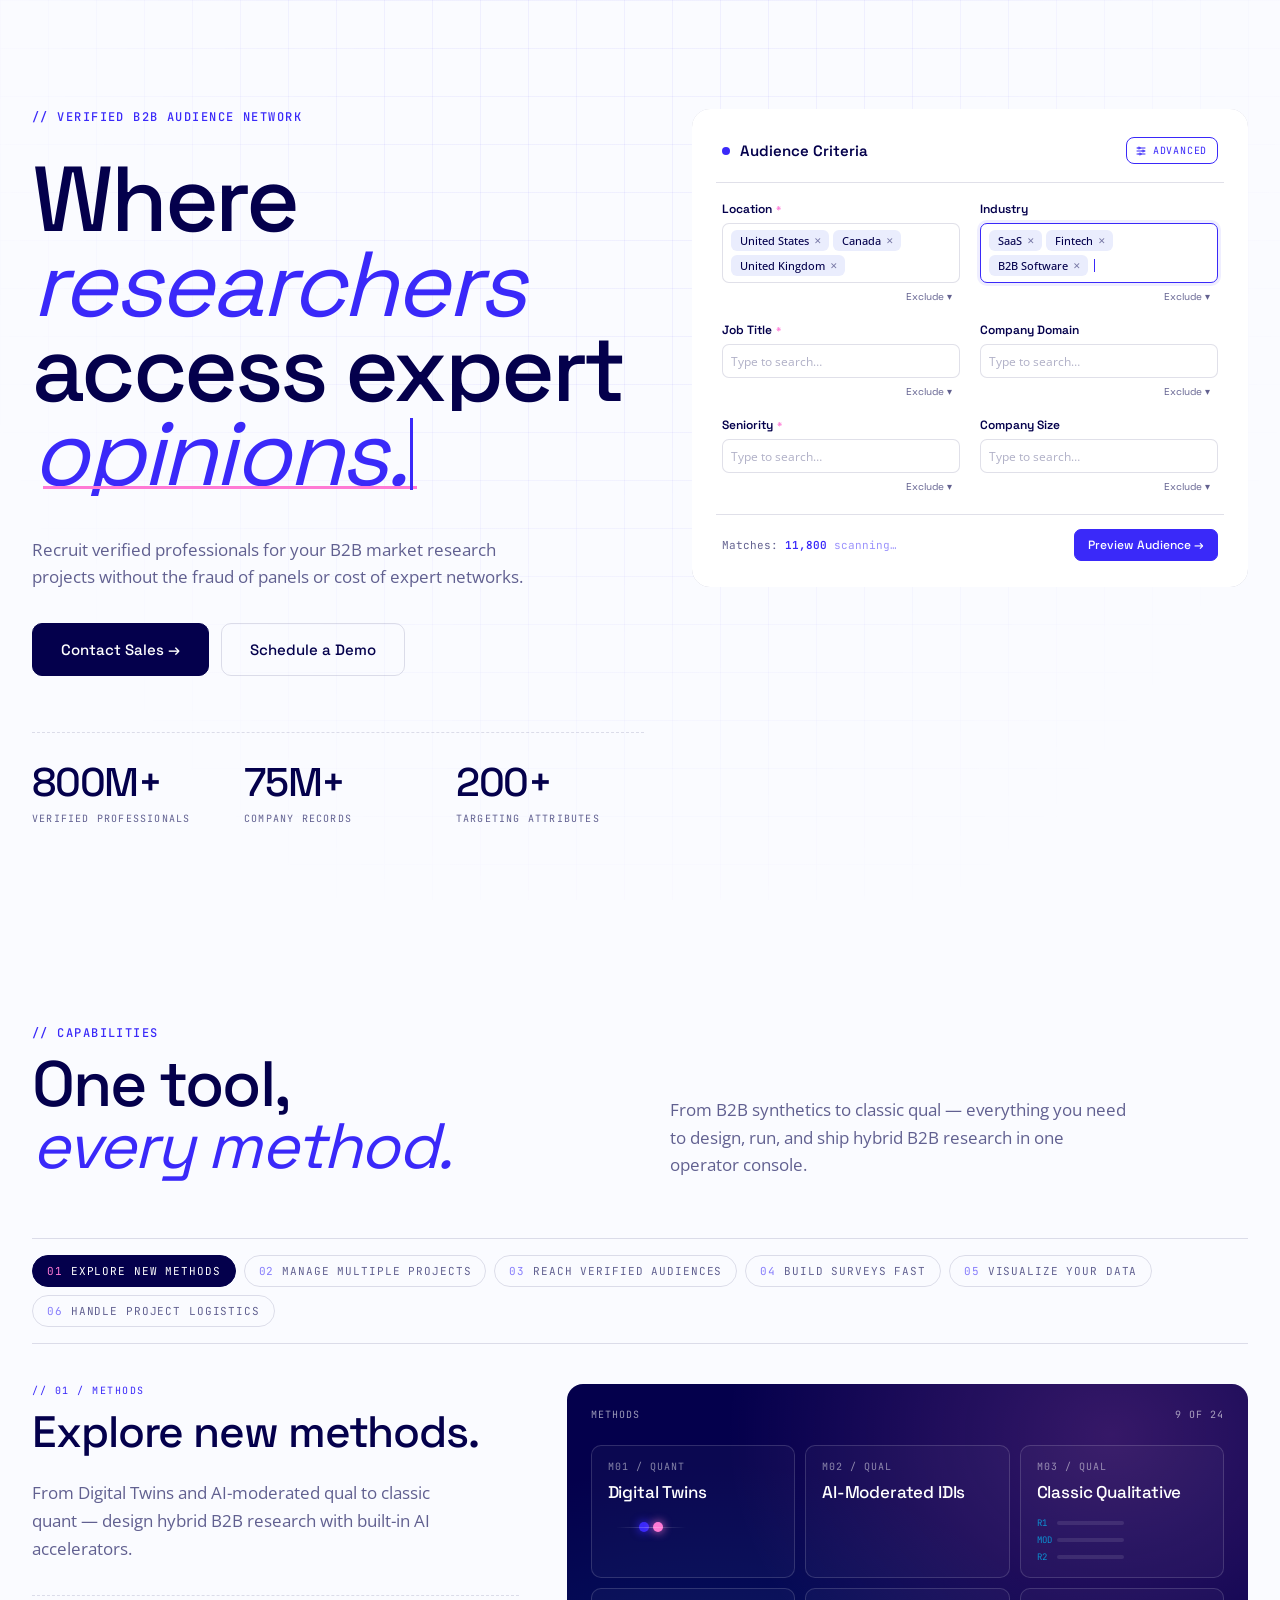
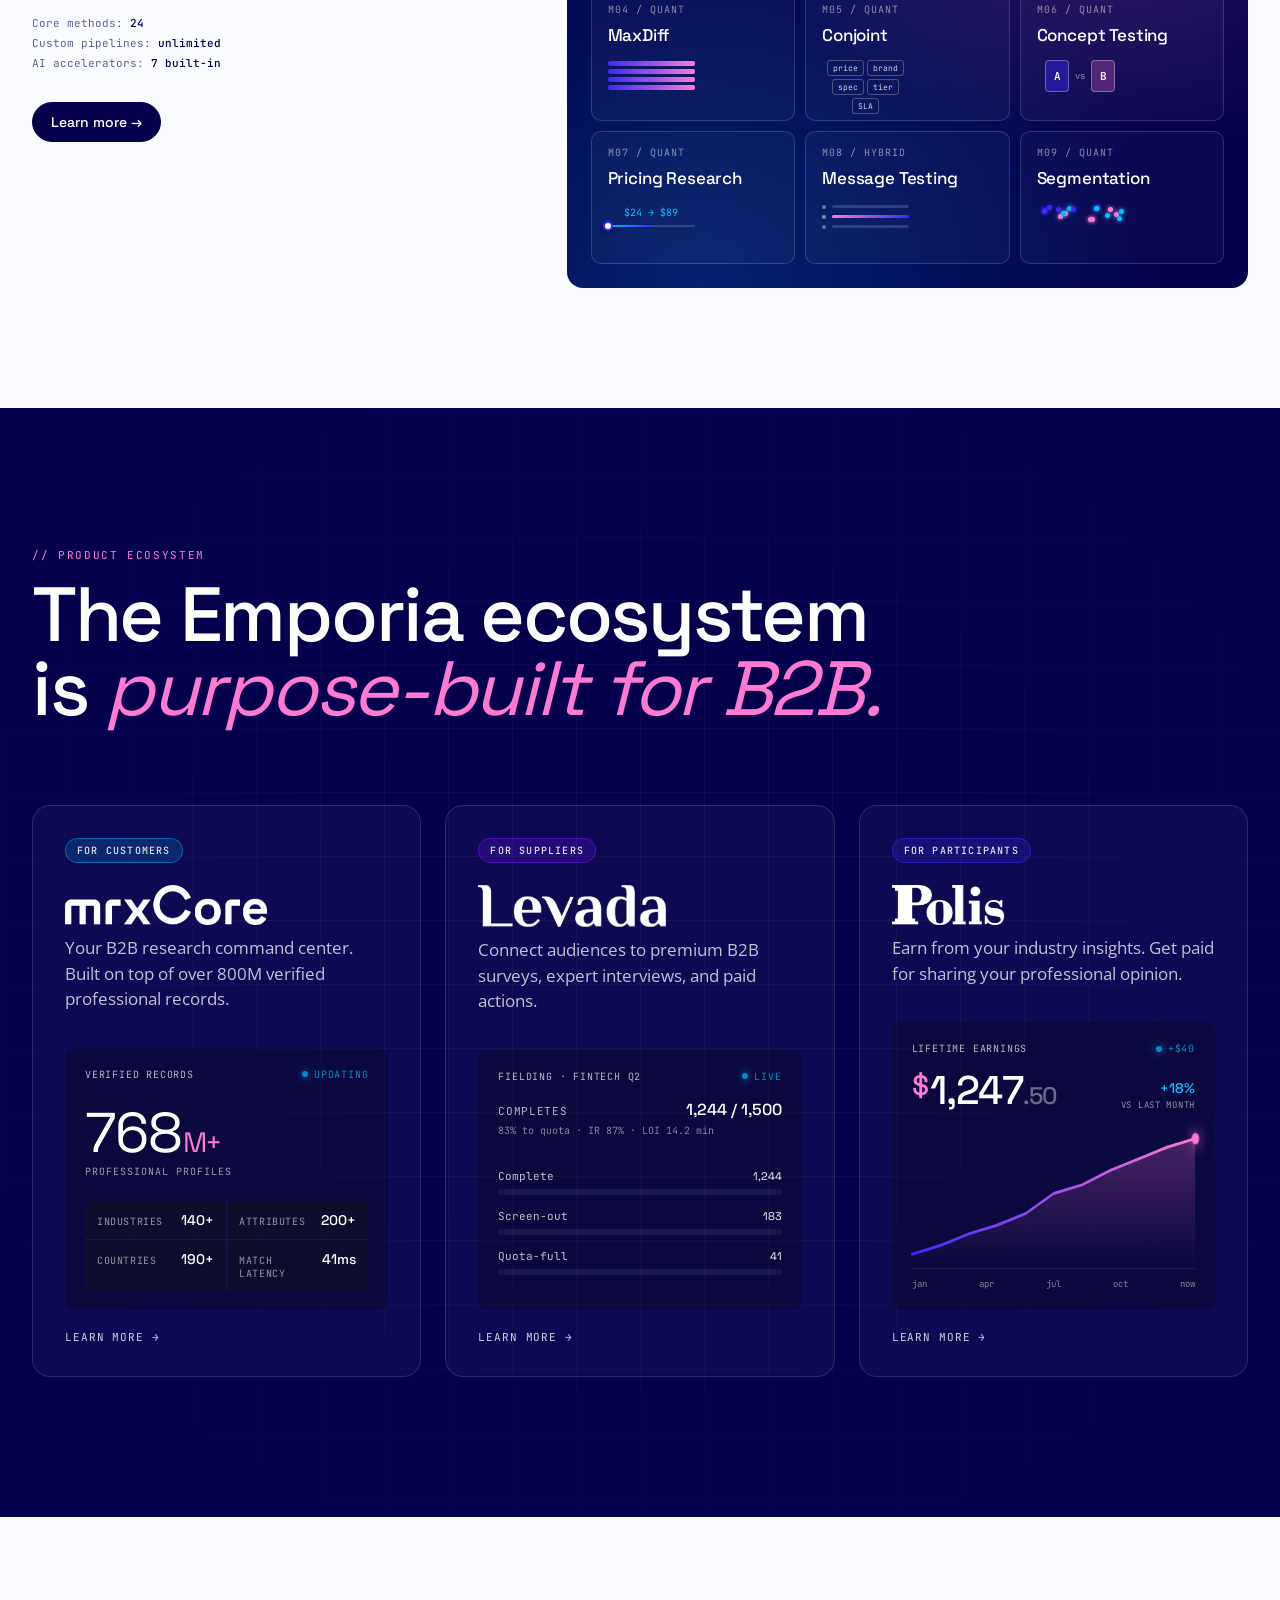
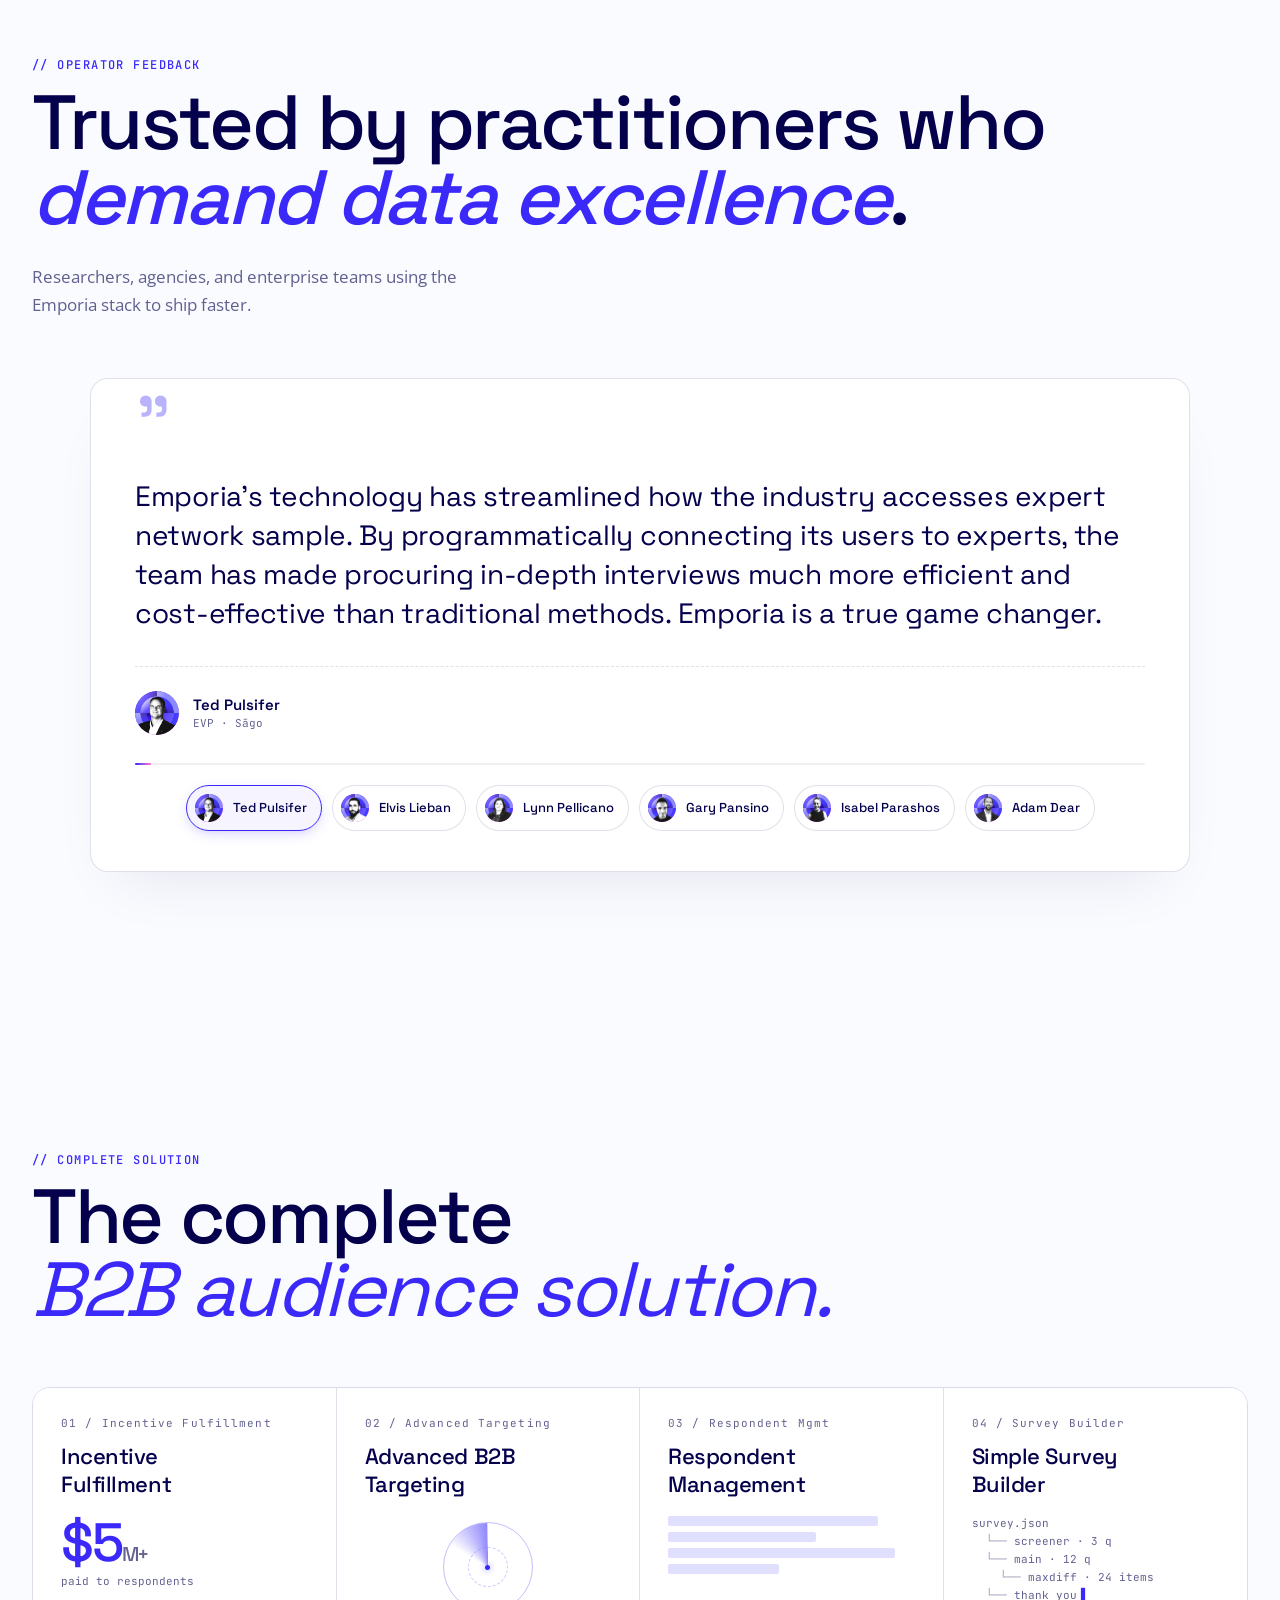
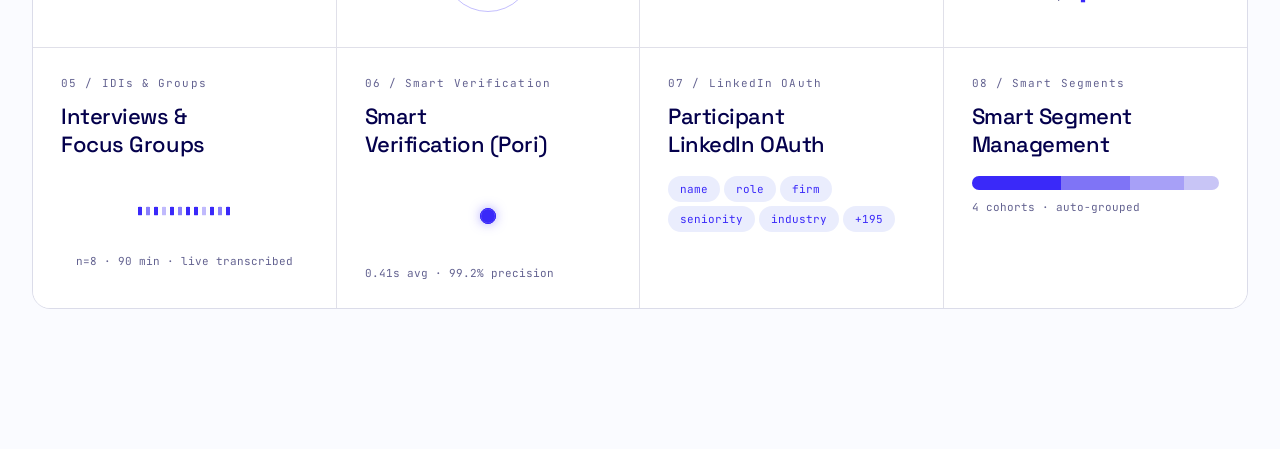
==== commit 6481e7f8: "Remove newsletter CTA, ticker, and footer from homepage" ====
--- a/index.html
+++ b/index.html
@@ -707,16 +707,6 @@
   .mx.reveal.in .mini-segments .s4 { width: 14%; }
   .mini-tree .t, .mini-pill { opacity: 1 !important; transform: none !important; }
 }
-.cta-nl { padding: 140px 32px; max-width: 1440px; margin: 0 auto; text-align: center; }
-.cta-nl h2 { font-family: 'Space Grotesk', sans-serif; font-size: clamp(48px, 7vw, 100px); font-weight: 500; letter-spacing: -.035em; line-height: .96; margin: 20px 0 40px; color: var(--deep-blue); }
-.cta-nl h2 .it { font-style: italic; color: var(--emporia-blue); }
-.cta-nl form { max-width: 520px; margin: 0 auto; display: flex; gap: 10px; flex-wrap: wrap; justify-content: center; }
-.cta-nl select { flex: 1; min-width: 300px; padding: 14px 20px; border-radius: 999px; border: 1px solid var(--rule); font-family: 'Open Sans', sans-serif; font-size: 14px; background: #fff; color: var(--deep-blue); }
-.cta-nl .ticker-bar { margin-top: 60px; padding: 16px 0; border-top: 1px dashed var(--rule); border-bottom: 1px dashed var(--rule); overflow: hidden; font-family: 'JetBrains Mono', monospace; font-size: 12px; color: var(--muted); white-space: nowrap; }
-.cta-nl .ticker-bar-inner { display: inline-block; animation: ticker 40s linear infinite; padding-right: 20px; }
-@keyframes ticker { from { transform: translateX(0); } to { transform: translateX(-50%); } }
-.cta-nl .ticker-bar-inner span { margin: 0 24px; }
-.cta-nl .ticker-bar-inner .n { color: var(--emporia-blue); font-weight: 600; }
 /* ---- Testimonials · Featured quote + rail ---- */
 .testi-feature { max-width: 1100px; margin: 0 auto; padding: 48px 44px 40px; background: #fff; border: 1px solid var(--rule); border-radius: 18px; box-shadow: 0 30px 60px -30px rgba(4,0,76,.1); }
 .tf-quote-wrap { display: grid; }
@@ -1231,22 +1221,9 @@
     </div>
   </section>
 
-  <section class="cta-nl">
-    <div class="eyebrow">// Never miss a thing</div>
-    <h2>Join the<br/><span class="it">newsletter.</span></h2>
-    <form onsubmit="event.preventDefault(); this.querySelector('button').textContent='✓ Subscribed';">
-      <select><option>I work at a research agency</option><option>I work at a consulting firm</option><option>I work at a startup</option><option>I work at an enterprise company</option><option>I'm interested in research participation</option></select>
-      <button type="submit" class="btn btn-primary" style="padding:14px 28px;">Subscribe →</button>
-    </form>
-    <div class="ticker-bar"><div class="ticker-bar-inner">
-      <span><span class="n">807,241,192</span> verified professionals</span>·<span><span class="n">1,284</span> active projects</span>·<span><span class="n">41ms</span> avg match latency</span>·<span><span class="n">99.2%</span> verification precision</span>·<span><span class="n">2,000+</span> reward brands</span>·<span><span class="n">200+</span> targeting attributes</span>·<span><span class="n">140+</span> industries</span>·<span><span class="n">$2.4M</span> paid this month</span>·<span><span class="n">807,241,192</span> verified professionals</span>·<span><span class="n">1,284</span> active projects</span>·<span><span class="n">41ms</span> avg match latency</span>·<span><span class="n">99.2%</span> verification precision</span>·
-    </div></div>
-  </section>
 </main>
-<div id="footer-mount"></div>
 <script src="shared.js"></script>
 <script>
-document.getElementById('footer-mount').innerHTML = renderFooter();
 function animateCounter(el){const target=+el.dataset.counter;const suffix=el.dataset.suffix||'';const duration=1600;const start=performance.now();function step(now){const t=Math.min(1,(now-start)/duration);const e=1-Math.pow(1-t,3);el.textContent=Math.round(target*e).toLocaleString()+suffix;if(t<1)requestAnimationFrame(step);}requestAnimationFrame(step);}
 const cobs=new IntersectionObserver(es=>{es.forEach(e=>{if(e.isIntersecting){animateCounter(e.target);cobs.unobserve(e.target);}});},{threshold:.4});
 document.querySelectorAll('[data-counter]').forEach(el=>cobs.observe(el));
